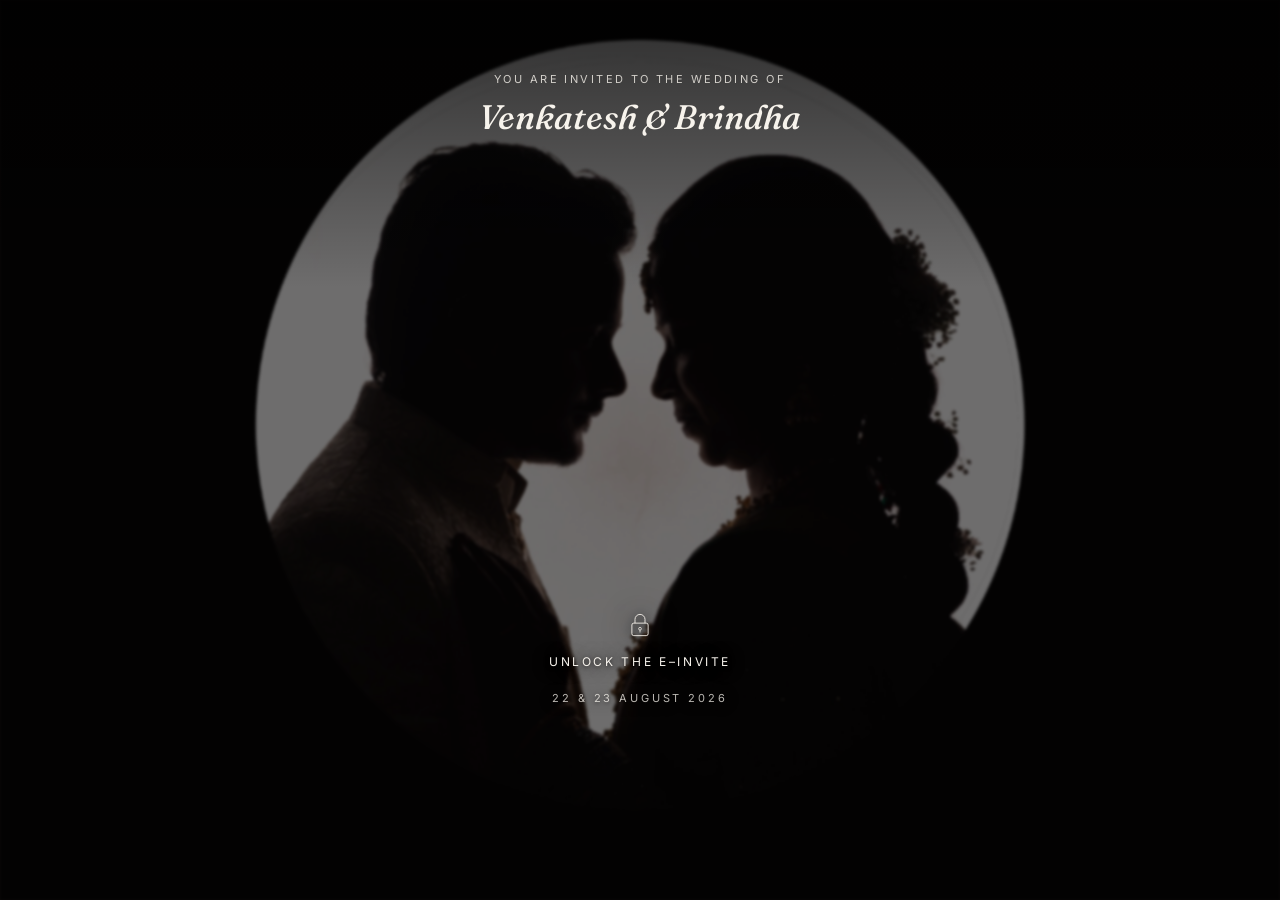
==== index.html @ f8bcaff1 "The FInal Version" ====
<!doctype html>
<html lang="en">
<head>
<meta charset="utf-8" />
<meta name="viewport" content="width=device-width, initial-scale=1" />
<title>Venkatesh &amp; Brindha — 22 &amp; 23 August 2026</title>
<meta name="description" content="Venkatesh and Brindha invite you to their wedding — Reception on 22 August and Muhurtham on 23 August 2026, at Shri Kalpana Mahal, Puducherry." />
<link rel="preconnect" href="https://fonts.googleapis.com">
<link rel="preconnect" href="https://fonts.gstatic.com" crossorigin>
<link href="https://fonts.googleapis.com/css2?family=Fraunces:ital,opsz,wght@0,9..144,300;1,9..144,400;1,9..144,500&family=Inter:wght@400;500;600&display=swap" rel="stylesheet">
<link rel="stylesheet" href="css/gate.css">
<link rel="prefetch" href="invite.html">
<link rel="prefetch" href="images/optimized/hero.jpg">
</head>
<body>
  <div class="gate" id="gate" role="button" tabindex="0" aria-label="Tap anywhere to open the invitation">
    <div class="gate__photo"></div>
    <div class="gate__vignette"></div>
    <div class="gate__topscrim"></div>

    <div class="gate__invite">
      <p class="gate__invite-eyebrow">You are invited to the wedding of</p>
      <p class="gate__invite-names">Venkatesh &amp; Brindha</p>
    </div>

    <div class="gate__content">
      <svg class="gate__lock" viewBox="0 0 48 48" fill="none" xmlns="http://www.w3.org/2000/svg" aria-hidden="true">
        <rect x="11" y="21" width="26" height="20" rx="3" stroke="currentColor" stroke-width="1.4"/>
        <path d="M16 21v-6a8 8 0 0 1 16 0v6" stroke="currentColor" stroke-width="1.4"/>
        <circle cx="24" cy="30" r="2.2" stroke="currentColor" stroke-width="1.2"/>
        <line x1="24" y1="32.2" x2="24" y2="36" stroke="currentColor" stroke-width="1.2"/>
      </svg>
      <p class="gate__cue">Unlock the E&ndash;Invite</p>
      <p class="gate__date">22 &amp; 23 August 2026</p>
    </div>
  </div>

  <script src="js/gate.js"></script>
</body>
</html>
---- css/gate.css ----
:root{
  --ivory:#F7F3EC;
  --charcoal:#262220;
  --bronze:#A9824C;
}
*{box-sizing:border-box; margin:0; padding:0;}
html, body{ height:100%; overflow:hidden; }
body{
  font-family:'Inter',sans-serif;
  background:#0c0a09;
}

.gate{
  position:relative;
  width:100%;
  height:100vh;
  display:flex;
  align-items:center;
  justify-content:center;
  overflow:hidden;
  cursor:pointer;
}
.gate__photo{
  position:absolute; inset:0;
  background-image:url('../images/optimized/landing.jpg');
  background-size:cover;
  background-position:center 46%;
  filter:brightness(0.62) blur(1.5px);
}
.gate__vignette{
  position:absolute; inset:0;
  background:rgba(10,8,7,0.32);
}
.gate__topscrim{
  position:absolute;
  top:0; left:0; right:0;
  height:32%;
  background:linear-gradient(to bottom, rgba(0,0,0,0.6), rgba(0,0,0,0));
}

.gate__invite{
  position:absolute;
  top:8%;
  left:0; right:0;
  z-index:1;
  text-align:center;
  color:var(--ivory);
  opacity:0;
  animation:fadeIn 1.4s ease forwards 0.2s;
  pointer-events:none;
}
.gate__invite-eyebrow{
  font-family:'Inter',sans-serif;
  font-size:11px;
  letter-spacing:0.22em;
  text-transform:uppercase;
  opacity:0.8;
  margin-bottom:10px;
}
.gate__invite-names{
  font-family:'Fraunces', serif;
  font-style:italic;
  font-weight:500;
  font-size:clamp(24px, 4vw, 34px);
}

.gate__content{
  position:relative;
  z-index:1;
  display:flex;
  flex-direction:column;
  align-items:center;
  color:var(--ivory);
  opacity:0;
  transform:translateY(23vh);
  animation:fadeIn 1.4s ease forwards 0.3s;
  text-shadow:0 1px 18px rgba(0,0,0,0.9), 0 1px 4px rgba(0,0,0,0.7);
  pointer-events:none; /* the tap target is the whole gate, not this text */
}
@keyframes fadeIn{ to{ opacity:1; } }

.gate__lock{
  width:30px; height:30px;
  color:var(--ivory);
  margin-bottom:14px;
  filter:drop-shadow(0 1px 4px rgba(0,0,0,0.95)) drop-shadow(0 0 14px rgba(0,0,0,0.9));
  animation:pulseCue 2.6s ease-in-out infinite 1.2s;
}

.gate__cue{
  font-family:'Inter',sans-serif;
  font-size:12px;
  letter-spacing:0.22em;
  text-transform:uppercase;
  animation:pulseCue 2.6s ease-in-out infinite 1.2s;
}

.gate__date{
  margin-top:22px;
  font-size:11px;
  letter-spacing:0.26em;
  text-transform:uppercase;
  opacity:0.75;
}

@keyframes pulseCue{
  0%, 100%{ opacity:0.55; }
  50%{ opacity:1; }
}

.gate.is-unlocking .gate__content{
  transition:opacity 0.15s ease;
  opacity:0;
}

@media (prefers-reduced-motion: reduce){
  .gate__cue{ animation:none; }
  .gate__content{ animation:none; opacity:1; }
}
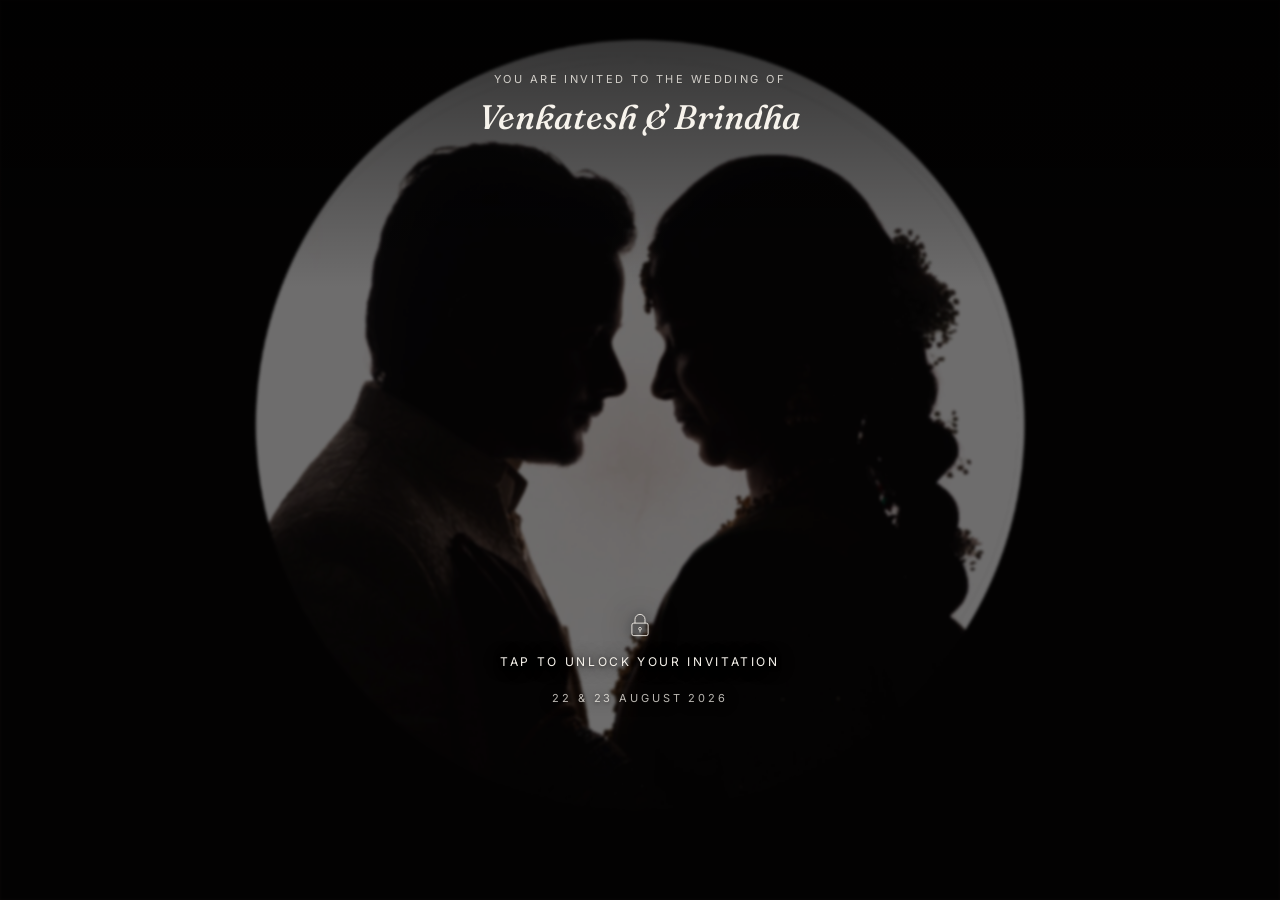
==== commit 607fd362: "Prewedding added" ====
--- a/index.html
+++ b/index.html
@@ -30,7 +30,7 @@
         <circle cx="24" cy="30" r="2.2" stroke="currentColor" stroke-width="1.2"/>
         <line x1="24" y1="32.2" x2="24" y2="36" stroke="currentColor" stroke-width="1.2"/>
       </svg>
-      <p class="gate__cue">Unlock the E&ndash;Invite</p>
+      <p class="gate__cue">Tap to Unlock your Invitation</p>
       <p class="gate__date">22 &amp; 23 August 2026</p>
     </div>
   </div>
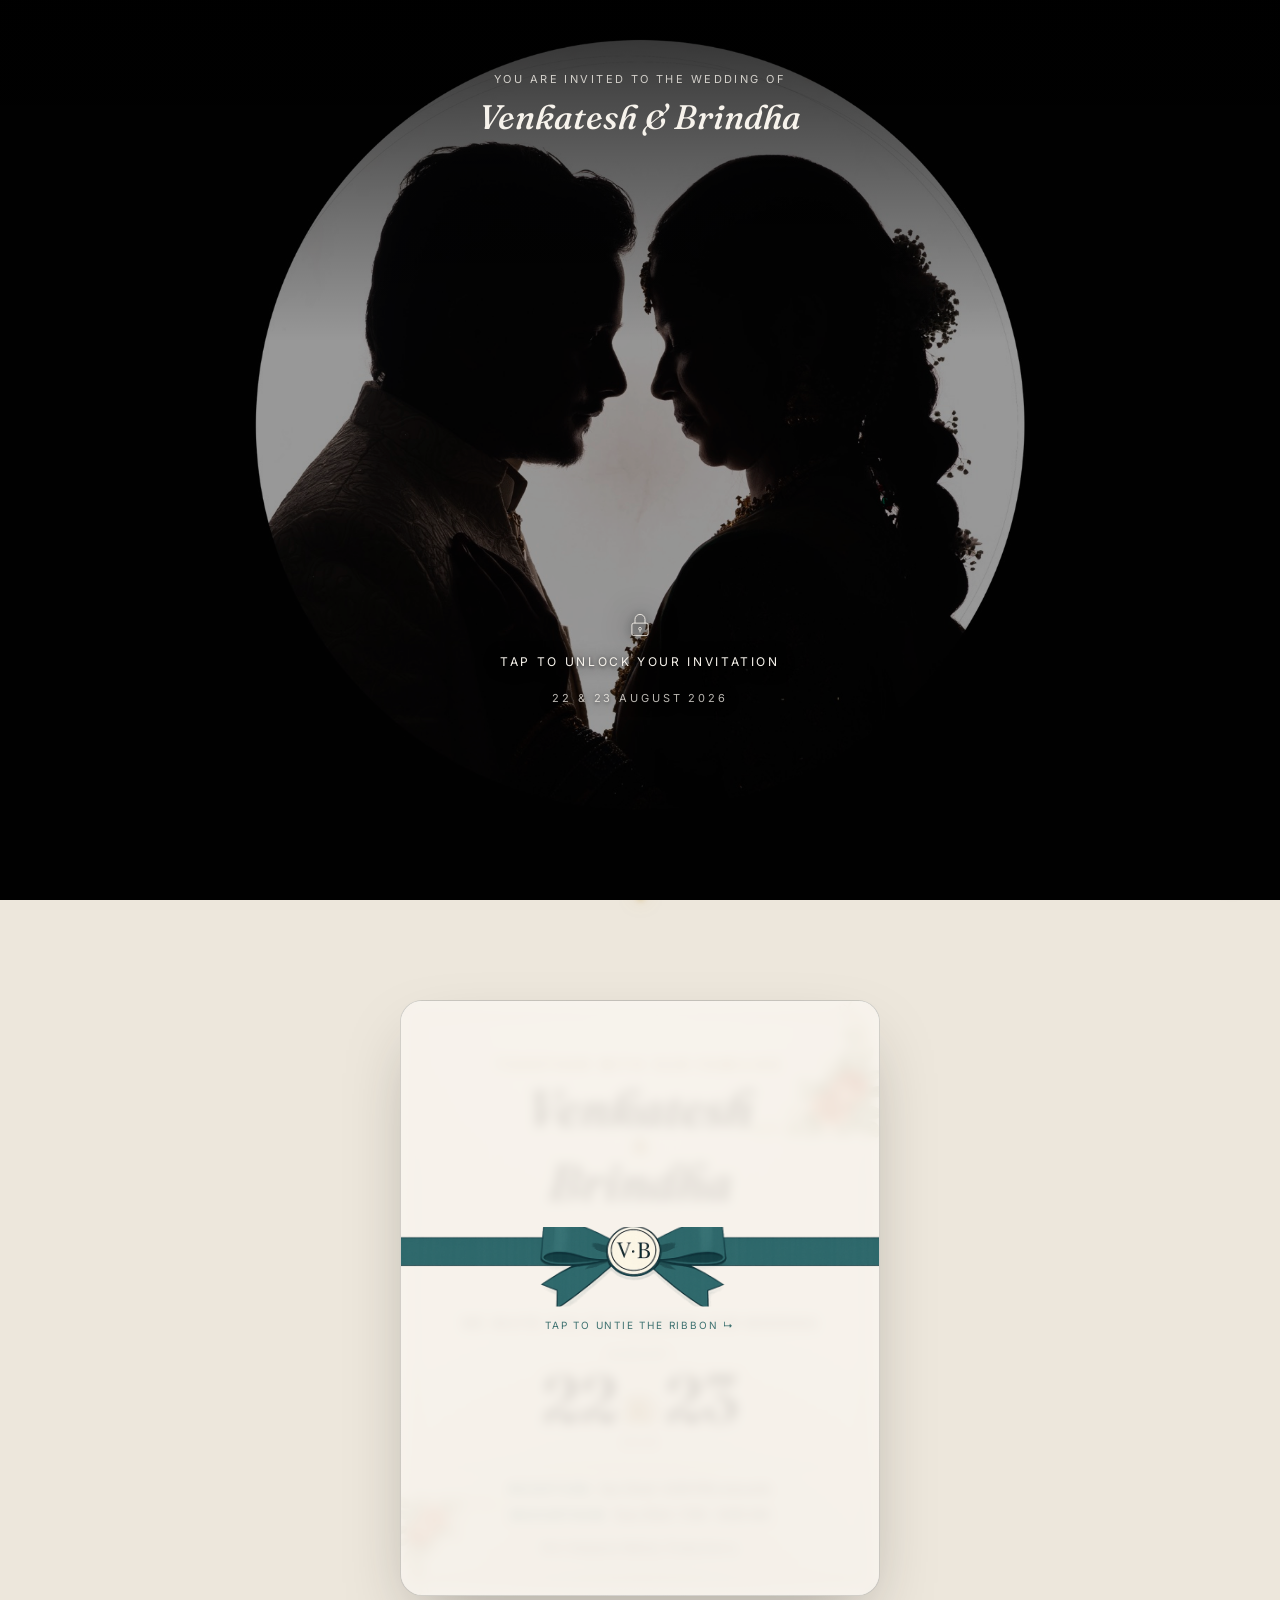
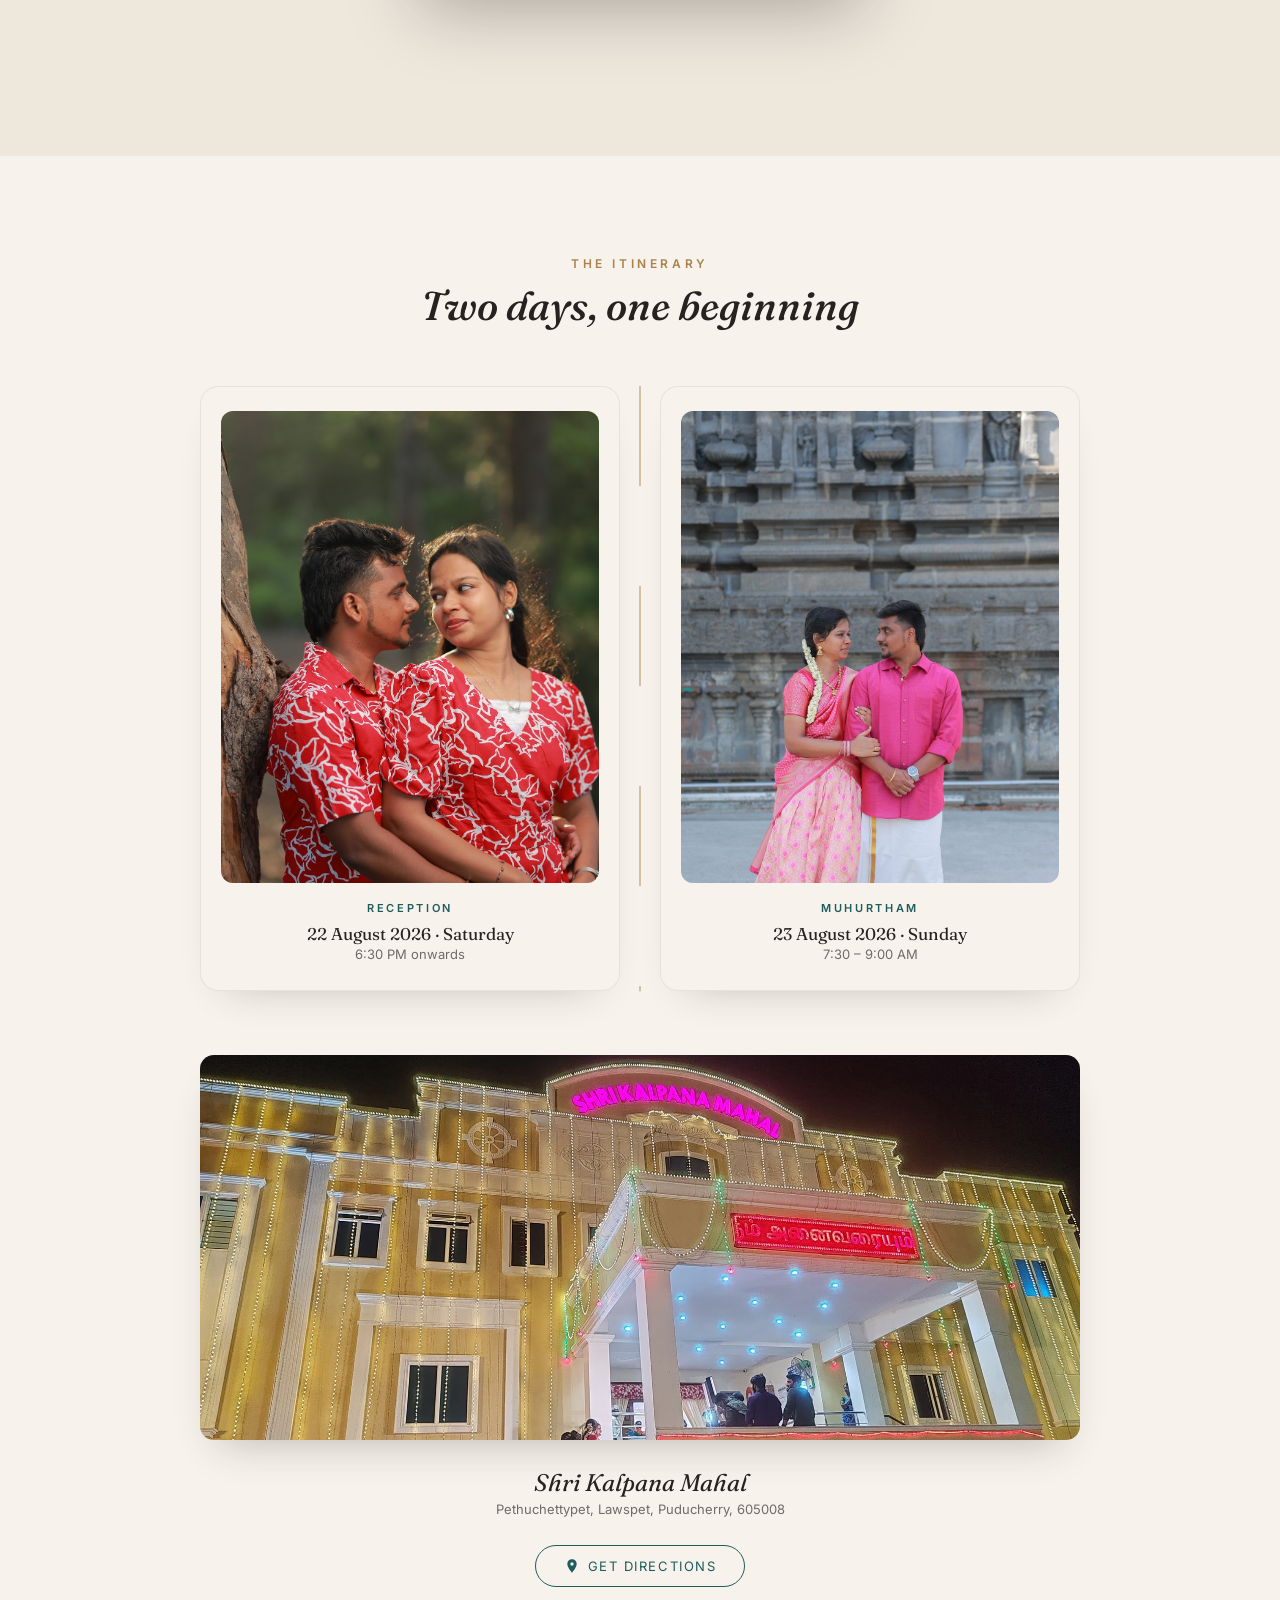
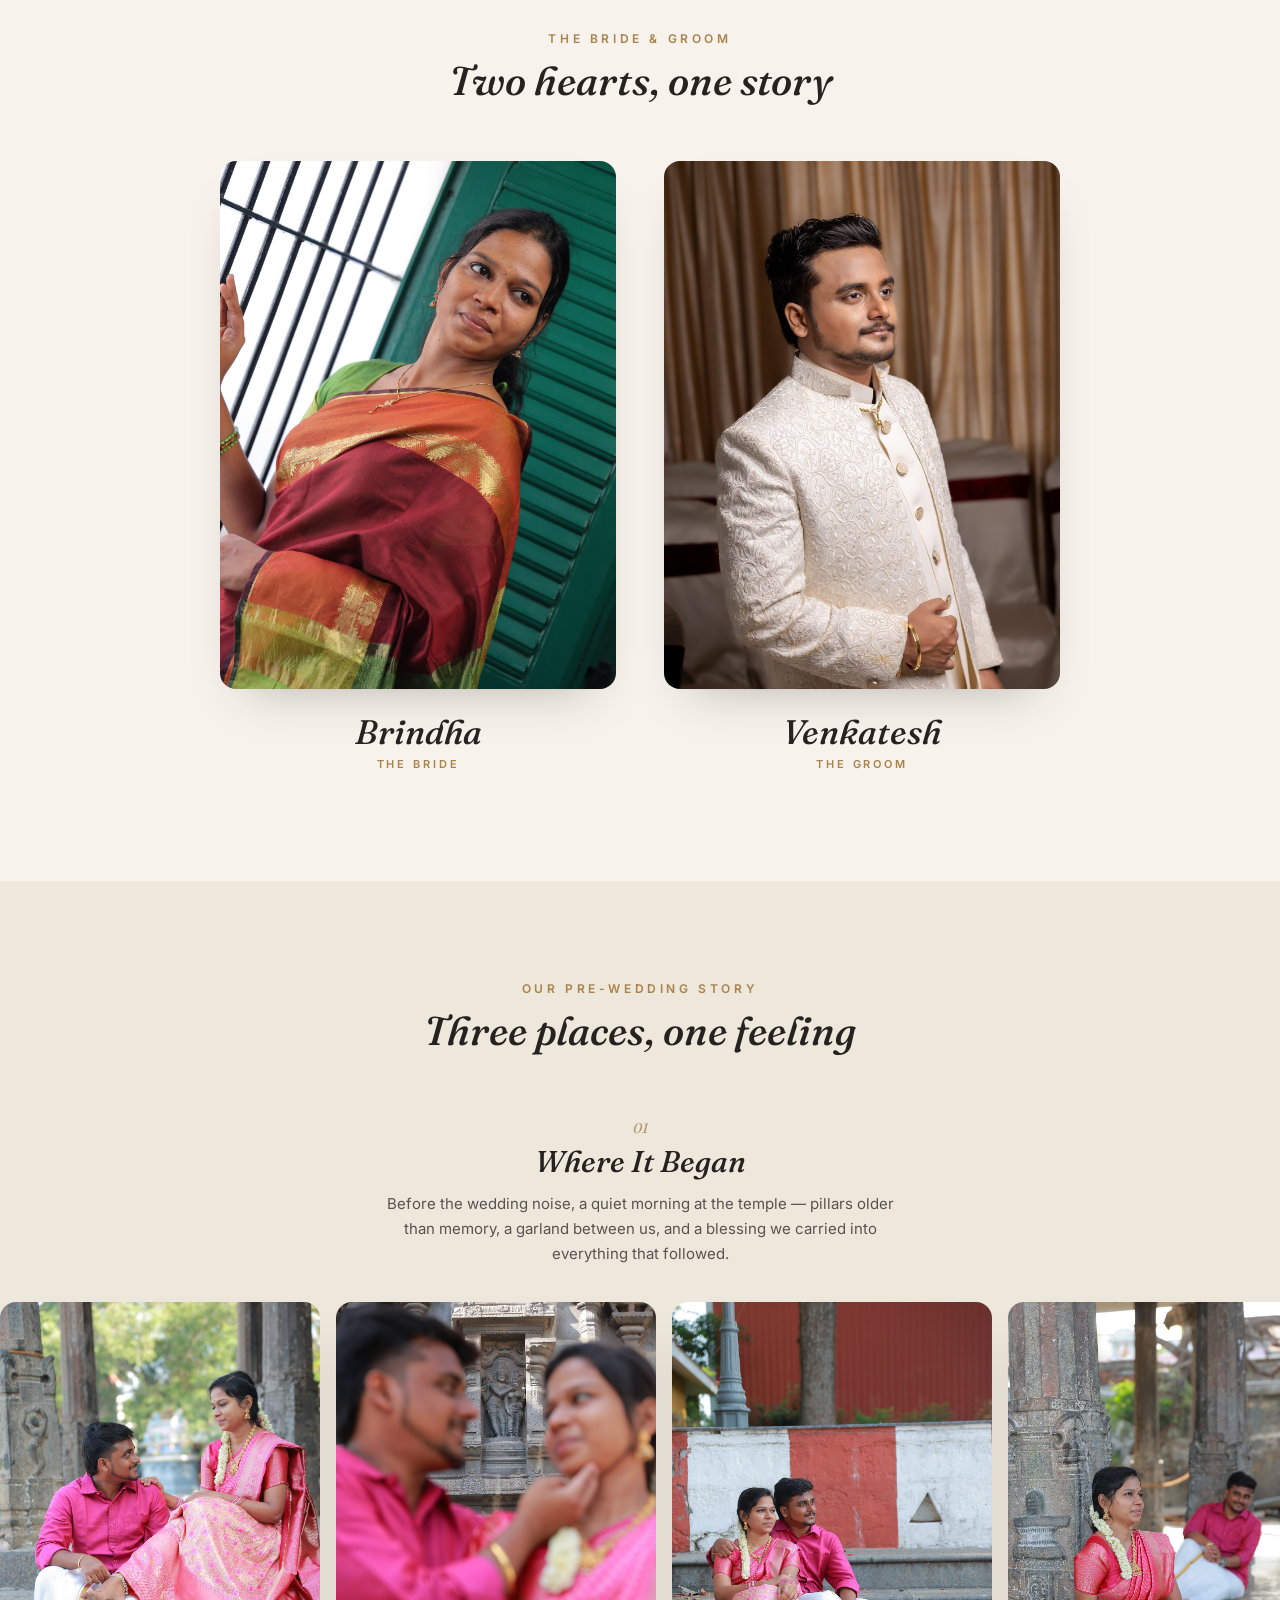
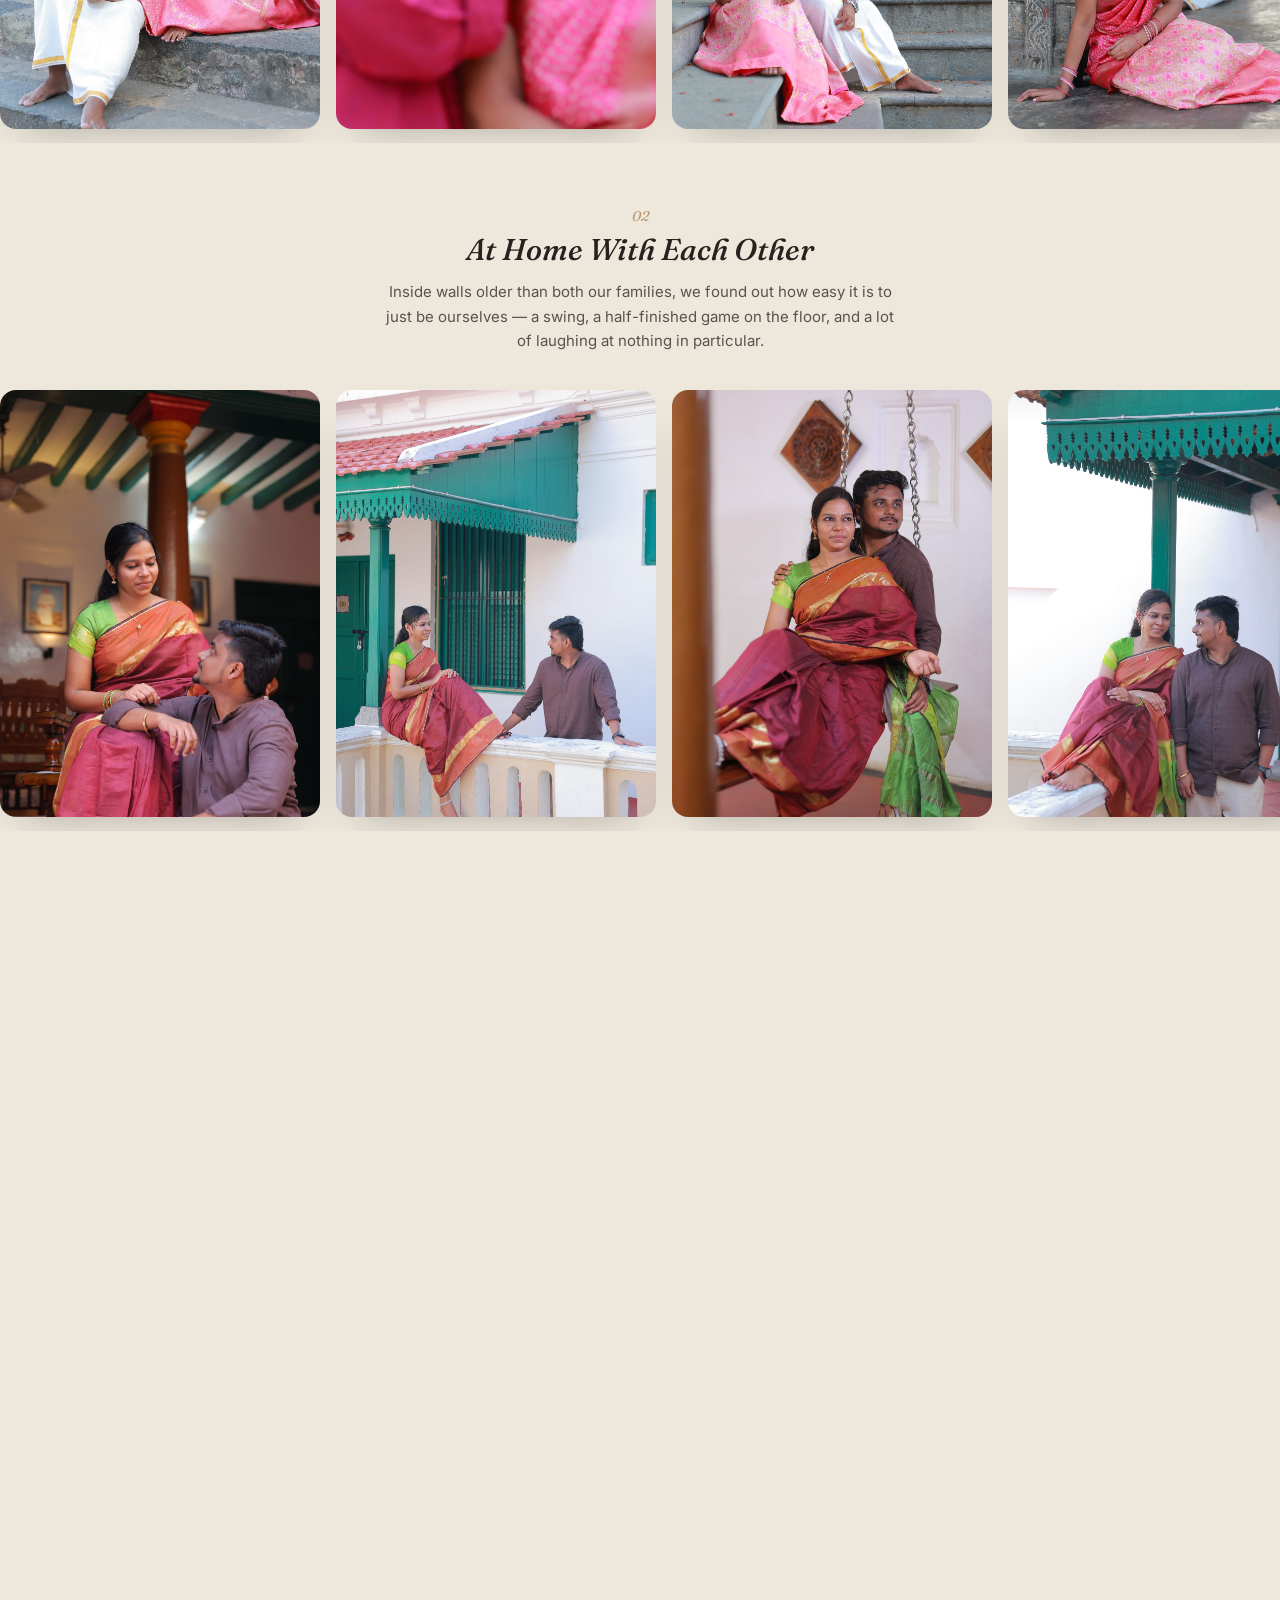
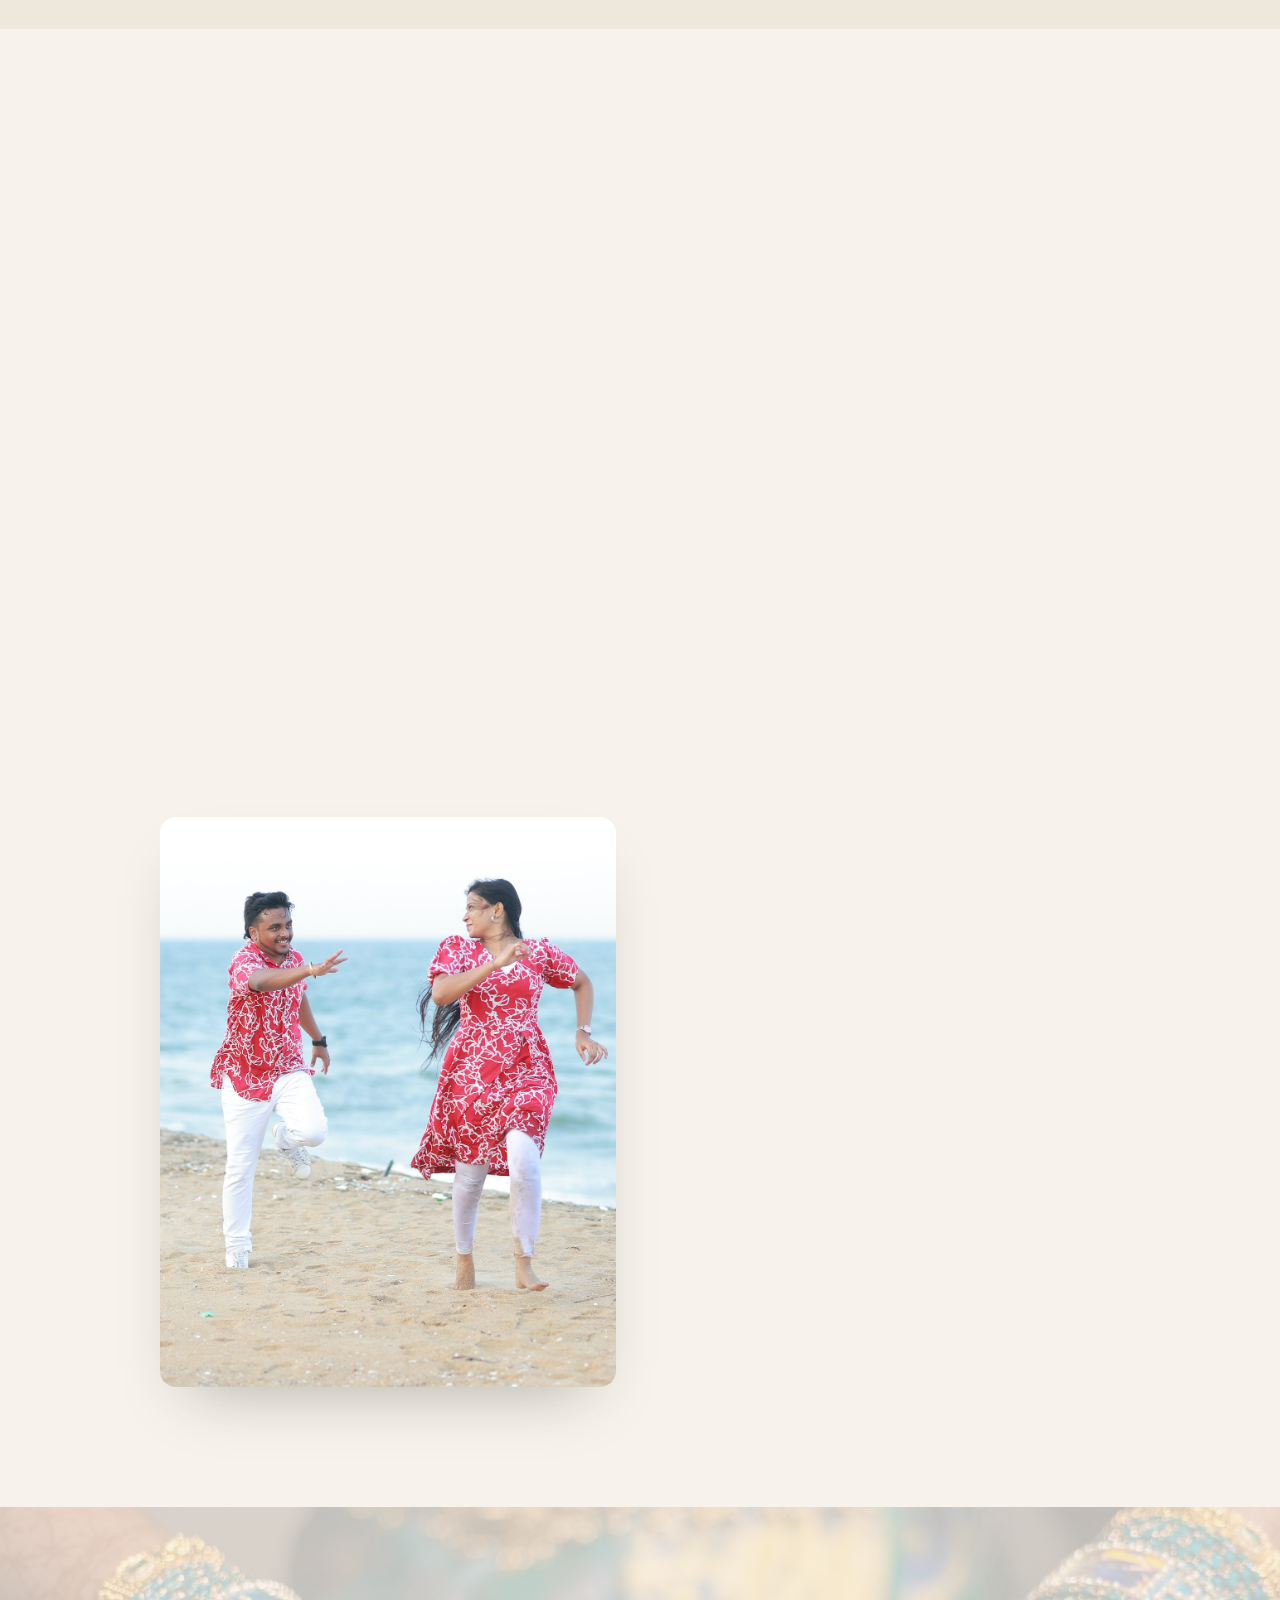
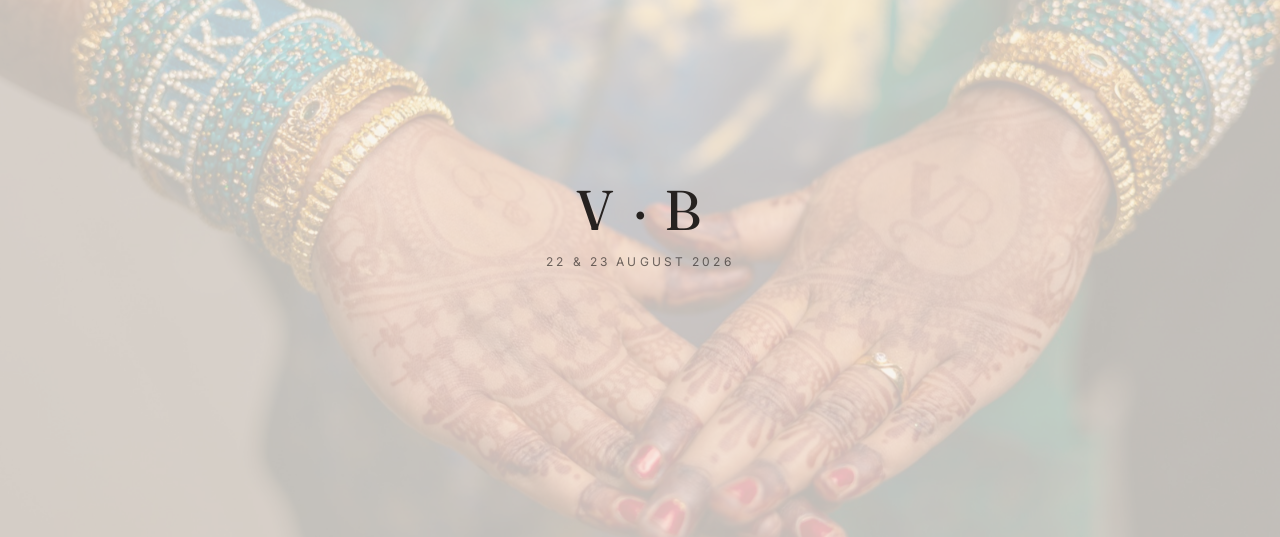
==== commit 749635ba: "fix" ====
--- a/index.html
+++ b/index.html
@@ -7,12 +7,13 @@
 <meta name="description" content="Venkatesh and Brindha invite you to their wedding — Reception on 22 August and Muhurtham on 23 August 2026, at Shri Kalpana Mahal, Puducherry." />
 <link rel="preconnect" href="https://fonts.googleapis.com">
 <link rel="preconnect" href="https://fonts.gstatic.com" crossorigin>
-<link href="https://fonts.googleapis.com/css2?family=Fraunces:ital,opsz,wght@0,9..144,300;1,9..144,400;1,9..144,500&family=Inter:wght@400;500;600&display=swap" rel="stylesheet">
+<link href="https://fonts.googleapis.com/css2?family=Fraunces:ital,opsz,wght@0,9..144,300;0,9..144,500;1,9..144,400;1,9..144,500&family=Inter:wght@400;500;600&display=swap" rel="stylesheet">
 <link rel="stylesheet" href="css/gate.css">
-<link rel="prefetch" href="invite.html">
-<link rel="prefetch" href="images/optimized/hero.jpg">
+<link rel="stylesheet" href="css/style.css">
 </head>
 <body>
+
+  <!-- ====== LAYER 1: Silhouette gate (shown first, z-index 300) ====== -->
   <div class="gate" id="gate" role="button" tabindex="0" aria-label="Tap anywhere to open the invitation">
     <div class="gate__photo"></div>
     <div class="gate__vignette"></div>
@@ -35,6 +36,277 @@
     </div>
   </div>
 
+  <!-- ====== LAYER 2: Charcoal door panels (z-index 200, animate after silhouette fades) ====== -->
+  <div class="go" id="gateOverlay" aria-hidden="true">
+    <div class="go__panel go__panel--l">
+      <div class="go__panel-inner"></div>
+      <span class="go__mono">V</span>
+    </div>
+    <div class="go__panel go__panel--r">
+      <div class="go__panel-inner"></div>
+      <span class="go__mono">B</span>
+    </div>
+    <div class="go__seam"></div>
+    <div class="go__lock" id="goLock">
+      <svg viewBox="0 -12 48 60" fill="none" xmlns="http://www.w3.org/2000/svg" overflow="visible">
+        <g class="go__shackle">
+          <path d="M16 21v-6a8 8 0 0 1 16 0v6" stroke="currentColor" stroke-width="1.6"/>
+        </g>
+        <rect x="11" y="21" width="26" height="20" rx="3" stroke="currentColor" stroke-width="1.6"/>
+        <circle cx="24" cy="30" r="2.4" stroke="currentColor" stroke-width="1.4"/>
+        <line x1="24" y1="32.4" x2="24" y2="36" stroke="currentColor" stroke-width="1.4"/>
+      </svg>
+    </div>
+  </div>
+
+  <!-- ====== LAYER 3: Full invite content (revealed when doors open) ====== -->
+
+  <!-- ============ 1. ENTRY ============ -->
+  <section class="hero" id="hero">
+    <div class="hero__photo-wrap">
+      <div class="hero__photo" style="background-image:url('images/optimized/hero.jpg')"></div>
+    </div>
+    <div class="hero__scrim"></div>
+    <div class="hero__content">
+      <p class="hero__eyebrow">You are invited to the wedding of</p>
+      <p class="hero__names" aria-label="Venkatesh and Brindha">
+        <span class="word">Venkatesh</span><span class="hero__amp">&amp;</span><span class="word">Brindha</span>
+      </p>
+      <p class="hero__date">22 &amp; 23 August 2026</p>
+    </div>
+    <a href="#invite" class="hero__scroll" aria-label="Scroll to invitation">
+      <span class="hero__scroll-line"></span>
+      <span class="hero__scroll-label">Scroll</span>
+      <svg class="hero__scroll-chevron" viewBox="0 0 20 10" fill="none" xmlns="http://www.w3.org/2000/svg" aria-hidden="true">
+        <path d="M2 2l8 6 8-6" stroke="currentColor" stroke-width="1.6" stroke-linecap="round" stroke-linejoin="round"/>
+      </svg>
+    </a>
+  </section>
+
+  <!-- ============ 2. INVITATION CARD (ribbon reveal) ============ -->
+  <section class="invite-section" id="invite">
+    <div class="invite-card" id="inviteCard">
+      <div class="bouquet tr" style="background-image:url('images/graphics/corner-floral.png')"></div>
+      <div class="bouquet bl" style="background-image:url('images/graphics/corner-floral.png')"></div>
+
+      <div class="invite-card__content">
+        <p class="eyebrow">Together with our families</p>
+        <h1 class="invite-names">
+          Venkatesh
+          <span class="amp">&amp;</span>
+          Brindha
+        </h1>
+        <img class="flourish" src="images/graphics/flourish.png" alt="" />
+        <p class="invite-line">We invite you to celebrate our wedding</p>
+
+        <div class="date-hero">
+          <span class="month">August</span>
+          <div class="day-num">22<span class="sep">&amp;</span>23</div>
+          <span class="year">2026</span>
+        </div>
+
+        <div class="events">
+          <div class="event-row">
+            <span class="label">Reception</span>
+            <span class="meta">Sat 22nd &middot; 6:30 PM onwards</span>
+          </div>
+          <div class="event-row">
+            <span class="label">Muhurtham</span>
+            <span class="meta">Sun 23rd &middot; 7:30 &ndash; 9:00 AM</span>
+          </div>
+        </div>
+        <p class="venue">Shri Kalpana Mahal, Puducherry</p>
+      </div>
+
+      <div class="frost"></div>
+
+      <div class="ribbon-wrap left" style="clip-path:inset(0 50% 0 0); background-image:url('images/graphics/ribbon-seal.png')"></div>
+      <div class="ribbon-wrap right" style="clip-path:inset(0 0 0 50%); background-image:url('images/graphics/ribbon-seal.png')"></div>
+
+      <button class="tap-hint" id="tapHint" type="button" aria-label="Untie the ribbon to reveal the invitation">
+        Tap to untie the Ribbon &#8627;
+      </button>
+    </div>
+
+    <div class="countdown" id="countdown" aria-live="polite">
+      <div class="countdown__unit"><span class="countdown__num" id="cdDays">00</span><span class="countdown__label">Days</span></div>
+      <div class="countdown__unit"><span class="countdown__num" id="cdHours">00</span><span class="countdown__label">Hours</span></div>
+      <div class="countdown__unit"><span class="countdown__num" id="cdMins">00</span><span class="countdown__label">Min</span></div>
+      <div class="countdown__unit"><span class="countdown__num" id="cdSecs">00</span><span class="countdown__label">Sec</span></div>
+    </div>
+  </section>
+
+  <!-- ============ 3. ITINERARY ============ -->
+  <section class="itinerary" id="itinerary">
+    <p class="section-eyebrow reveal">The Itinerary</p>
+    <h2 class="section-heading reveal">Two days, one beginning</h2>
+
+    <div class="itinerary__events">
+      <svg class="itinerary__line" viewBox="0 0 4 100" preserveAspectRatio="none" aria-hidden="true">
+        <line x1="2" y1="0" x2="2" y2="100" />
+      </svg>
+
+      <article class="itinerary__card reveal-left">
+        <div class="itinerary__photo" style="background-image:url('images/optimized/itinerary-reception.jpg')"></div>
+        <p class="label">Reception</p>
+        <p class="itinerary__date">22 August 2026 &middot; Saturday</p>
+        <p class="itinerary__time">6:30 PM onwards</p>
+      </article>
+
+      <article class="itinerary__card reveal-right">
+        <div class="itinerary__photo" style="background-image:url('images/optimized/itinerary-muhurtham.jpg')"></div>
+        <p class="label">Muhurtham</p>
+        <p class="itinerary__date">23 August 2026 &middot; Sunday</p>
+        <p class="itinerary__time">7:30 &ndash; 9:00 AM</p>
+      </article>
+    </div>
+
+    <div class="itinerary__venue reveal">
+      <img class="itinerary__venue-photo" src="images/optimized/venue.jpg" alt="Shri Kalpana Mahal lit up at night" loading="lazy" />
+      <p class="itinerary__venue-name">Shri Kalpana Mahal</p>
+      <p class="itinerary__venue-address">Pethuchettypet, Lawspet, Puducherry, 605008</p>
+      <a class="itinerary__map-btn" href="https://www.google.com/maps?ll=11.953766,79.820266&z=15&t=m&hl=en-GB&gl=US&mapclient=embed&cid=13458931660469966044" target="_blank" rel="noopener">
+        <svg width="16" height="16" viewBox="0 0 24 24" fill="none" aria-hidden="true">
+          <path d="M12 2C8.13 2 5 5.13 5 9c0 5.25 7 13 7 13s7-7.75 7-13c0-3.87-3.13-7-7-7zm0 9.5A2.5 2.5 0 1 1 12 6.5a2.5 2.5 0 0 1 0 5z" fill="currentColor"/>
+        </svg>
+        Get Directions
+      </a>
+    </div>
+  </section>
+
+  <!-- ============ 2.5 BRIDE & GROOM ============ -->
+  <section class="couple" id="couple">
+    <p class="section-eyebrow reveal">The Bride &amp; Groom</p>
+    <h2 class="section-heading reveal">Two hearts, one story</h2>
+
+    <div class="couple__grid">
+      <article class="couple__card reveal-left">
+        <div class="couple__photo">
+          <img src="images/optimized/bride-solo.jpg" alt="Brindha" loading="lazy" />
+        </div>
+        <p class="couple__name">Brindha</p>
+        <p class="couple__role">The Bride</p>
+      </article>
+
+      <article class="couple__card reveal-right">
+        <div class="couple__photo">
+          <img src="images/optimized/groom-solo.jpg" alt="Venkatesh" loading="lazy" />
+        </div>
+        <p class="couple__name">Venkatesh</p>
+        <p class="couple__role">The Groom</p>
+      </article>
+    </div>
+  </section>
+
+  <!-- ============ 2.7 PRE-WEDDING STORY ============ -->
+  <section class="story" id="story">
+    <p class="section-eyebrow reveal">Our Pre-Wedding Story</p>
+    <h2 class="section-heading reveal">Three places, one feeling</h2>
+
+    <div class="story__chapter">
+      <div class="story__intro reveal">
+        <p class="story__num">01</p>
+        <h3 class="story__title">Where It Began</h3>
+        <p class="story__text">Before the wedding noise, a quiet morning at the temple — pillars older than memory, a garland between us, and a blessing we carried into everything that followed.</p>
+      </div>
+      <div class="story__filmstrip" data-filmstrip>
+        <div class="story__photo"><img src="images/optimized/story-temple-01.jpg" alt="Venkatesh and Brindha leaning close together at the temple, soft afternoon light" loading="lazy" style="--focal:50% 30%"></div>
+        <div class="story__photo"><img src="images/optimized/story-temple-02.jpg" alt="A quiet forehead-to-forehead moment between Venkatesh and Brindha" loading="lazy" style="--focal:50% 35%"></div>
+        <div class="story__photo"><img src="images/optimized/story-temple-03.jpg" alt="Brindha with a traditional flower garland, temple portrait" loading="lazy" style="--focal:50% 20%"></div>
+        <div class="story__photo"><img src="images/optimized/story-temple-04.jpg" alt="Venkatesh and Brindha seated together among ancient temple pillars" loading="lazy" style="--focal:50% 25%"></div>
+        <div class="story__photo"><img src="images/optimized/story-temple-05.jpg" alt="A candid moment walking along the temple's old stone wall" loading="lazy" style="--focal:65% 55%"></div>
+      </div>
+    </div>
+
+    <div class="story__chapter">
+      <div class="story__intro reveal">
+        <p class="story__num">02</p>
+        <h3 class="story__title">At Home With Each Other</h3>
+        <p class="story__text">Inside walls older than both our families, we found out how easy it is to just be ourselves — a swing, a half-finished game on the floor, and a lot of laughing at nothing in particular.</p>
+      </div>
+      <div class="story__filmstrip" data-filmstrip>
+        <div class="story__photo"><img src="images/optimized/story-indoor-01.jpg" alt="Venkatesh and Brindha sharing a close conversation in a heritage courtyard" loading="lazy" style="--focal:50% 20%"></div>
+        <div class="story__photo"><img src="images/optimized/story-indoor-02.jpg" alt="Brindha and Venkatesh on a traditional wooden swing" loading="lazy" style="--focal:50% 25%"></div>
+        <div class="story__photo"><img src="images/optimized/story-indoor-06.jpg" alt="Both together on the oonjal swing, carved wooden wall art behind them" loading="lazy" style="--focal:50% 30%"></div>
+        <div class="story__photo"><img src="images/optimized/story-indoor-03.jpg" alt="Brindha mid-twirl, saree flowing, playing hopscotch on the courtyard floor" loading="lazy" style="--focal:50% 30%"></div>
+        <div class="story__photo"><img src="images/optimized/story-indoor-04.jpg" alt="A warm, close moment on the swing inside the heritage home" loading="lazy" style="--focal:50% 38%"></div>
+        <div class="story__photo"><img src="images/optimized/story-indoor-05.jpg" alt="Venkatesh and Brindha in the colourful pillared courtyard" loading="lazy" style="--focal:50% 25%"></div>
+      </div>
+    </div>
+
+    <div class="story__chapter">
+      <div class="story__intro reveal">
+        <p class="story__num">03</p>
+        <h3 class="story__title">Into the Open</h3>
+        <p class="story__text">Then the wind picked up, the light turned gold, and we just ran. Some of our favourite frames are the ones where we forgot the camera was even there.</p>
+      </div>
+      <div class="story__filmstrip" data-filmstrip>
+        <div class="story__photo"><img src="images/optimized/story-outdoor-01.jpg" alt="Venkatesh and Brindha laughing together on a fallen log in the woods" loading="lazy" style="--focal:50% 35%"></div>
+        <div class="story__photo"><img src="images/optimized/story-outdoor-02.jpg" alt="A quiet portrait leaning against a tree in the forest" loading="lazy" style="--focal:50% 30%"></div>
+        <div class="story__photo"><img src="images/optimized/story-outdoor-03.jpg" alt="Brindha and Venkatesh on the beach at golden hour, wind in her hair" loading="lazy" style="--focal:50% 30%"></div>
+        <div class="story__photo"><img src="images/optimized/story-outdoor-06.jpg" alt="Venkatesh and Brindha together on the beach, ocean behind them" loading="lazy" style="--focal:50% 30%"></div>
+        <div class="story__photo"><img src="images/optimized/story-outdoor-04.jpg" alt="Venkatesh and Brindha running together on the sand" loading="lazy" style="--focal:50% 35%"></div>
+        <div class="story__photo"><img src="images/optimized/story-outdoor-05.jpg" alt="Two sets of footprints trailing down an empty beach" loading="lazy" style="--focal:50% 55%"></div>
+      </div>
+    </div>
+  </section>
+
+  <!-- ============ 4. GALLERY ============ -->
+  <section class="gallery" id="gallery">
+    <p class="section-eyebrow reveal">The Engagement</p>
+    <h2 class="section-heading reveal">A few more we loved</h2>
+    <div class="gallery__grid" id="galleryGrid"></div>
+  </section>
+
+  <!-- ============ 5. A FEW WORDS ============ -->
+  <section class="fewwords">
+    <div class="fewwords__photo reveal-left" style="background-image:url('images/optimized/fewwords.jpg')"></div>
+    <div class="fewwords__text reveal-right">
+      <p class="fewwords__quote">
+        Two families, one beginning. We can&rsquo;t quite believe the day is almost here &mdash;
+        and we can&rsquo;t imagine it without the people who shaped our story along the way.
+        Come hungry, come dancing, come ready to celebrate with us.
+      </p>
+      <p class="fewwords__sign">&mdash; Venkatesh &amp; Brindha</p>
+    </div>
+  </section>
+
+  <!-- ============ 6. CLOSE ============ -->
+  <section class="close" id="close">
+    <div class="close__photo" style="background-image:url('images/optimized/close.jpg')"></div>
+    <div class="close__scrim"></div>
+    <div class="close__content reveal">
+      <p class="close__monogram">V &middot; B</p>
+      <p class="close__date">22 &amp; 23 August 2026</p>
+    </div>
+  </section>
+
+  <!-- lightbox -->
+  <div class="lightbox" id="lightbox" role="dialog" aria-modal="true" aria-hidden="true">
+    <button class="lightbox__close" id="lightboxClose" aria-label="Close">&times;</button>
+    <button class="lightbox__nav lightbox__prev" id="lightboxPrev" aria-label="Previous photo">&larr;</button>
+    <img class="lightbox__img" id="lightboxImg" src="" alt="" />
+    <button class="lightbox__nav lightbox__next" id="lightboxNext" aria-label="Next photo">&rarr;</button>
+  </div>
+
+  <!-- background music -->
+  <audio id="bgm" loop preload="auto">
+    <source src="audio/anbil-avan.mp3" type="audio/mpeg">
+  </audio>
+  <button class="audio-toggle" id="audioToggle" aria-label="Play background music" aria-pressed="false">
+    <svg class="audio-toggle__icon audio-toggle__icon--on" viewBox="0 0 24 24" fill="none" xmlns="http://www.w3.org/2000/svg" aria-hidden="true">
+      <path d="M4 9v6h3.5L13 19V5L7.5 9H4z" fill="currentColor"/>
+      <path d="M16.2 8.5a4.8 4.8 0 0 1 0 7" stroke="currentColor" stroke-width="1.4" stroke-linecap="round"/>
+      <path d="M18.4 6.2a8 8 0 0 1 0 11.6" stroke="currentColor" stroke-width="1.2" stroke-linecap="round" opacity="0.6"/>
+    </svg>
+    <svg class="audio-toggle__icon audio-toggle__icon--off" viewBox="0 0 24 24" fill="none" xmlns="http://www.w3.org/2000/svg" aria-hidden="true">
+      <path d="M4 9v6h3.5L13 19V5L7.5 9H4z" fill="currentColor"/>
+      <path d="M16 9l5 5M21 9l-5 5" stroke="currentColor" stroke-width="1.4" stroke-linecap="round"/>
+    </svg>
+  </button>
+
+  <script src="data/photos.js"></script>
   <script src="js/gate.js"></script>
+  <script src="js/main.js"></script>
 </body>
 </html>
--- a/css/gate.css
+++ b/css/gate.css
@@ -3,39 +3,40 @@
   --charcoal:#262220;
   --bronze:#A9824C;
 }
-*{box-sizing:border-box; margin:0; padding:0;}
-html, body{ height:100%; overflow:hidden; }
-body{
-  font-family:'Inter',sans-serif;
-  background:#0c0a09;
-}
+/* gate.css is now loaded on the single-page index.html alongside style.css —
+   global resets and body styles live in style.css only */
 
 .gate{
-  position:relative;
-  width:100%;
-  height:100vh;
+  position:fixed;
+  inset:0;
+  z-index:300;
   display:flex;
   align-items:center;
   justify-content:center;
   overflow:hidden;
   cursor:pointer;
+  transition:opacity 0.35s ease;
+}
+.gate.is-fading{
+  opacity:0;
+  pointer-events:none;
 }
 .gate__photo{
   position:absolute; inset:0;
   background-image:url('../images/optimized/landing.jpg');
   background-size:cover;
   background-position:center 46%;
-  filter:brightness(0.62) blur(1.5px);
+  filter:brightness(0.72);
 }
 .gate__vignette{
   position:absolute; inset:0;
-  background:rgba(10,8,7,0.32);
+  background:rgba(10,8,7,0.18);
 }
 .gate__topscrim{
   position:absolute;
   top:0; left:0; right:0;
-  height:32%;
-  background:linear-gradient(to bottom, rgba(0,0,0,0.6), rgba(0,0,0,0));
+  height:38%;
+  background:linear-gradient(to bottom, rgba(0,0,0,0.72), rgba(0,0,0,0));
 }
 
 .gate__invite{
@@ -84,7 +85,6 @@
   color:var(--ivory);
   margin-bottom:14px;
   filter:drop-shadow(0 1px 4px rgba(0,0,0,0.95)) drop-shadow(0 0 14px rgba(0,0,0,0.9));
-  animation:pulseCue 2.6s ease-in-out infinite 1.2s;
 }
 
 .gate__cue{
@@ -92,7 +92,6 @@
   font-size:12px;
   letter-spacing:0.22em;
   text-transform:uppercase;
-  animation:pulseCue 2.6s ease-in-out infinite 1.2s;
 }
 
 .gate__date{
@@ -103,10 +102,7 @@
   opacity:0.75;
 }
 
-@keyframes pulseCue{
-  0%, 100%{ opacity:0.55; }
-  50%{ opacity:1; }
-}
+
 
 .gate.is-unlocking .gate__content{
   transition:opacity 0.15s ease;
@@ -114,6 +110,5 @@
 }
 
 @media (prefers-reduced-motion: reduce){
-  .gate__cue{ animation:none; }
   .gate__content{ animation:none; opacity:1; }
 }
--- a/css/style.css
+++ b/css/style.css
@@ -0,0 +1,893 @@
+/* ===== tokens ===== */
+:root{
+  --ivory:#F7F3EC;
+  --stage:#EDE7DC;
+  --charcoal:#262220;
+  --sage:#8A9A7E;
+  --teal:#1F5C5C;
+  --bronze:#A9824C;
+}
+
+*{box-sizing:border-box; margin:0; padding:0;}
+html{scroll-behavior:smooth;}
+
+/* ===== GATE OVERLAY (panels slide open to reveal hero) ===== */
+.go{
+  position:fixed; inset:0; z-index:200;
+  pointer-events:none;
+}
+body.gate-active{ overflow:hidden; pointer-events:none; }
+
+/* The two door panels — deep charcoal with a warm gradient for material depth */
+.go__panel{
+  position:absolute; top:0; bottom:0;
+  width:50%;
+  background:linear-gradient(135deg,
+    #2e2a27 0%, #1e1a17 40%, #262220 70%, #1a1714 100%);
+  will-change:transform;
+  overflow:hidden;
+}
+.go__panel--l{ left:0; }
+.go__panel--r{ right:0; }
+
+/* V / B watermark monogram — large faint letter giving each door its identity */
+.go__mono{
+  position:absolute;
+  top:50%; left:50%;
+  transform:translate(-50%,-50%);
+  font-family:'Fraunces', serif;
+  font-style:italic;
+  font-weight:500;
+  font-size:clamp(140px, 30vw, 220px);
+  color:rgba(169,130,76,0.07);
+  line-height:1;
+  pointer-events:none;
+  user-select:none;
+}
+
+/* Outer decorative frame */
+.go__panel-inner{
+  position:absolute;
+  inset:20px 16px;
+  border:1px solid rgba(169,130,76,0.4);
+  border-radius:3px;
+}
+/* Inner second frame — creates depth/layered door panel look */
+.go__panel-inner::before{
+  content:"";
+  position:absolute;
+  inset:12px;
+  border:1px solid rgba(169,130,76,0.2);
+  border-radius:1px;
+}
+/* Subtle corner ornaments on inner frame */
+.go__panel-inner::after{
+  content:"";
+  position:absolute;
+  inset:24px;
+  border-top:1px solid rgba(169,130,76,0.12);
+  border-bottom:1px solid rgba(169,130,76,0.12);
+}
+
+/* Center seam — bright bronze line with a halo glow suggesting the lock */
+.go__seam{
+  position:absolute;
+  top:0; bottom:0;
+  left:50%;
+  width:3px;
+  margin-left:-1.5px;
+  background:linear-gradient(to bottom,
+    transparent 0%,
+    rgba(169,130,76,0.6) 10%,
+    rgba(200,162,80,1) 30%,
+    rgba(220,180,90,1) 50%,
+    rgba(200,162,80,1) 70%,
+    rgba(169,130,76,0.6) 90%,
+    transparent 100%);
+  box-shadow:
+    0 0 18px rgba(200,162,80,0.6),
+    0 0 6px rgba(200,162,80,1);
+  z-index:2;
+}
+
+/* Lock icon centered at the seam */
+.go__lock{
+  position:absolute;
+  top:50%; left:50%;
+  transform:translate(-50%,-50%);
+  width:56px; height:56px;
+  color:var(--ivory);
+  will-change:transform,opacity;
+  z-index:3;
+}
+.go__lock svg{ width:100%; height:100%; overflow:visible; }
+.go__shackle{ transform-origin:50% 100%; transform-box:fill-box; }
+body{
+  font-family:'Inter',sans-serif;
+  color:var(--charcoal);
+  background:var(--ivory);
+  overflow-x:hidden;
+  animation:pageReveal 0.45s ease forwards;
+}
+@keyframes pageReveal{
+  from{ opacity:0; }
+  to{ opacity:1; }
+}
+img{max-width:100%; display:block;}
+section{position:relative;}
+
+/* shared reveal-on-scroll (JS toggles .is-visible) */
+.reveal, .reveal-left, .reveal-right{
+  opacity:0;
+  transition:opacity 0.8s ease, transform 0.8s cubic-bezier(.22,.61,.36,1);
+}
+.reveal{ transform:translateY(16px); }
+.reveal-left{ transform:translateX(-24px); }
+.reveal-right{ transform:translateX(24px); }
+.reveal.is-visible, .reveal-left.is-visible, .reveal-right.is-visible{
+  opacity:1;
+  transform:none;
+}
+@media (prefers-reduced-motion: reduce){
+  .reveal, .reveal-left, .reveal-right{ transition:none; opacity:1; transform:none; }
+}
+
+.section-eyebrow{
+  text-align:center;
+  font-size:12px;
+  letter-spacing:0.3em;
+  text-transform:uppercase;
+  color:var(--bronze);
+  font-weight:600;
+  margin-bottom:10px;
+}
+.section-heading{
+  text-align:center;
+  font-family:'Fraunces', serif;
+  font-style:italic;
+  font-weight:500;
+  font-size:clamp(28px, 4vw, 40px);
+  margin-bottom:56px;
+}
+
+/* ===== 1. HERO ===== */
+.hero{
+  height:100vh; /* fallback for browsers without svh support */
+  height:100svh; /* accounts for mobile browser chrome so bottom content stays visible */
+  min-height:560px;
+  overflow:hidden;
+  display:flex;
+  align-items:flex-start;
+  justify-content:center;
+  background:#000000;
+}
+.hero__photo-wrap{
+  position:absolute; inset:0;
+  overflow:hidden;
+}
+.hero__photo{
+  position:absolute; inset:0;
+  background-size:cover;
+  background-position:center 10%;
+  animation:kenburns 14s ease-out forwards;
+}
+@keyframes heroPhotoIn{
+  from{ opacity:0; transform:translateY(60px); }
+  to{ opacity:1; transform:translateY(0); }
+}
+@keyframes kenburns{
+  from{ transform:scale(1); }
+  to{ transform:scale(1.08); }
+}
+.hero__scrim{
+  position:absolute; inset:0;
+  /* dark band at top (for the names) and bottom (for the scroll cue), clear through the middle where faces sit */
+  background:linear-gradient(to bottom,
+    rgba(38,34,32,0.55) 0%,
+    rgba(38,34,32,0.08) 18%,
+    rgba(38,34,32,0) 38%,
+    rgba(38,34,32,0) 70%,
+    rgba(38,34,32,0.45) 100%);
+}
+.hero__content{
+  position:relative;
+  z-index:1;
+  text-align:center;
+  color:var(--ivory);
+  padding-top:32px;
+}
+.hero__eyebrow{
+  font-size:11px;
+  letter-spacing:0.22em;
+  text-transform:uppercase;
+  opacity:0;
+  margin-bottom:8px;
+  animation:wordIn 0.9s ease forwards 0.1s;
+}
+.hero__names{
+  font-family:'Fraunces', serif;
+  font-style:italic;
+  font-weight:500;
+  font-size:clamp(38px, 8vw, 72px);
+  line-height:1.05;
+  letter-spacing:0.01em;
+}
+.hero__names .word{
+  display:inline-block;
+  opacity:0;
+  animation:wordIn 0.9s ease forwards;
+}
+.hero__names .word:nth-child(1){ animation-delay:0.3s; }
+.hero__names .word:nth-child(3){ animation-delay:0.7s; }
+.hero__amp{
+  display:inline-block;
+  margin:0 14px;
+  font-size:0.5em;
+  font-style:normal;
+  color:#E7D9B8;
+  opacity:0;
+  animation:wordIn 0.9s ease forwards 0.55s;
+}
+@keyframes wordIn{
+  from{ opacity:0; transform:translateY(14px); }
+  to{ opacity:1; transform:translateY(0); }
+}
+.hero__date{
+  margin-top:18px;
+  font-size:13px;
+  letter-spacing:0.28em;
+  text-transform:uppercase;
+  opacity:0;
+  animation:wordIn 0.9s ease forwards 1.05s;
+}
+.hero__scroll{
+  position:absolute;
+  bottom:30px; left:0; right:0;
+  z-index:1;
+  color:var(--ivory);
+  text-decoration:none;
+  display:flex;
+  flex-direction:column;
+  align-items:center;
+  gap:10px;
+  opacity:0;
+  animation:wordIn 1s ease forwards 1.6s, bob 2.2s ease-in-out infinite 2.6s;
+  text-shadow:0 1px 10px rgba(0,0,0,0.5);
+}
+.hero__scroll-line{
+  width:1px; height:36px;
+  background:rgba(247,243,236,0.85);
+}
+.hero__scroll-label{
+  font-size:13px;
+  letter-spacing:0.24em;
+  text-transform:uppercase;
+  font-weight:500;
+}
+.hero__scroll-chevron{
+  width:18px; height:9px;
+  color:var(--ivory);
+  opacity:0.85;
+}
+@keyframes bob{
+  0%,100%{ transform:translateY(0); }
+  50%{ transform:translateY(8px); }
+}
+@media (max-width: 480px){
+  .hero__scroll{ bottom:20px; left:0; right:0; }
+  .hero__scroll-line{ height:30px; }
+}
+
+/* ===== 2. INVITATION CARD ===== */
+.invite-section{
+  background:var(--stage);
+  padding:100px 20px 70px;
+  display:flex;
+  flex-direction:column;
+  align-items:center;
+}
+.invite-card{
+  position:relative;
+  width:100%;
+  max-width:480px;
+  min-height:520px;
+  background:
+    radial-gradient(120% 90% at 50% 0%, rgba(255,255,255,0.55), rgba(255,255,255,0) 55%),
+    radial-gradient(140% 100% at 50% 110%, rgba(38,34,32,0.10), rgba(38,34,32,0) 60%),
+    var(--ivory);
+  border:1px solid rgba(38,34,32,0.18);
+  border-radius:22px;
+  box-shadow:
+    0 1px 0 rgba(255,255,255,0.6) inset,
+    0 0 0 8px rgba(255,255,255,0.35) inset,
+    0 30px 70px -20px rgba(38,34,32,0.35);
+  overflow:hidden;
+  padding:56px 44px 40px;
+  text-align:center;
+}
+.invite-card::before{
+  content:"";
+  position:absolute; inset:0;
+  z-index:0;
+  opacity:0.5;
+  mix-blend-mode:multiply;
+  background-image:url("data:image/svg+xml;utf8,<svg xmlns='http://www.w3.org/2000/svg' width='160' height='160'><filter id='n'><feTurbulence type='fractalNoise' baseFrequency='0.9' numOctaves='2' stitchTiles='stitch'/><feColorMatrix type='matrix' values='0 0 0 0 0  0 0 0 0 0  0 0 0 0 0  0 0 0 0.05 0'/></filter><rect width='100%25' height='100%25' filter='url(%23n)'/></svg>");
+}
+.invite-card::after{
+  content:"";
+  position:absolute; inset:14px;
+  border:1px solid rgba(169,130,76,0.35);
+  border-radius:12px;
+  z-index:0;
+  pointer-events:none;
+}
+.bouquet{
+  position:absolute;
+  z-index:0;
+  background-size:cover;
+  background-repeat:no-repeat;
+  pointer-events:none;
+}
+.bouquet.tr{ width:220px; height:165px; top:-18px; right:-28px; transform:rotate(180deg); opacity:0.95; }
+.bouquet.bl{ width:160px; height:120px; bottom:-14px; left:-22px; opacity:0.7; }
+
+.invite-card__content{ position:relative; z-index:1; }
+.eyebrow{
+  font-size:12px;
+  letter-spacing:0.32em;
+  color:var(--bronze);
+  font-weight:600;
+  margin:0 0 10px;
+  text-transform:uppercase;
+}
+.invite-names{
+  font-family:'Fraunces', serif;
+  font-style:italic;
+  font-weight:500;
+  font-size:50px;
+  color:var(--charcoal);
+  line-height:1.05;
+  margin:0 0 6px;
+}
+.invite-names .amp{
+  display:block;
+  font-size:20px;
+  color:var(--bronze);
+  font-style:normal;
+}
+.flourish{ width:130px; height:auto; margin:0 auto 14px; opacity:0.9; }
+.invite-line{
+  font-size:13px;
+  letter-spacing:0.12em;
+  color:var(--charcoal);
+  opacity:0.75;
+  margin:0 0 16px;
+  text-transform:uppercase;
+}
+.date-hero{ margin:0 0 16px; }
+.date-hero .month{
+  display:block;
+  font-size:11px;
+  letter-spacing:0.24em;
+  color:var(--charcoal);
+  opacity:0.55;
+  margin-bottom:4px;
+  text-transform:uppercase;
+}
+.date-hero .day-num{
+  font-family:'Fraunces', serif;
+  font-weight:500;
+  font-size:66px;
+  line-height:1;
+  color:var(--charcoal);
+}
+.date-hero .day-num .sep{ color:var(--bronze); font-size:0.55em; margin:0 6px; }
+.date-hero .year{
+  display:block;
+  font-size:11px;
+  letter-spacing:0.24em;
+  color:var(--charcoal);
+  opacity:0.55;
+  margin-top:4px;
+}
+.events{
+  display:flex;
+  flex-direction:column;
+  gap:10px;
+  margin:0 0 18px;
+  padding-top:14px;
+  border-top:1px solid rgba(169,130,76,0.25);
+}
+.event-row{
+  display:flex;
+  align-items:baseline;
+  justify-content:center;
+  gap:10px;
+}
+.event-row .label{
+  font-size:11px;
+  letter-spacing:0.2em;
+  color:var(--teal);
+  font-weight:600;
+  text-transform:uppercase;
+}
+.event-row .meta{
+  font-size:13px;
+  color:var(--charcoal);
+  opacity:0.75;
+  font-family:'Fraunces', serif;
+}
+.venue{ font-size:12px; color:var(--charcoal); opacity:0.6; letter-spacing:0.04em; }
+
+.frost{
+  position:absolute; inset:0;
+  z-index:2;
+  background:rgba(247,243,236,0.86);
+  backdrop-filter:blur(6px);
+  transition:opacity 0.9s ease, backdrop-filter 0.9s ease;
+}
+.ribbon-wrap{
+  position:absolute;
+  left:-30px; right:-30px;
+  top:38%;
+  z-index:3;
+  height:80px;
+  background-size:cover;
+  background-position:center;
+  transition:transform 0.8s cubic-bezier(.22,.61,.36,1), opacity 0.6s ease;
+}
+.tap-hint{
+  position:absolute;
+  z-index:4;
+  top:calc(38% + 84px);
+  left:50%;
+  transform:translateX(-50%);
+  font-size:10px;
+  letter-spacing:0.18em;
+  text-transform:uppercase;
+  color:var(--teal);
+  opacity:0.85;
+  background:none;
+  border:none;
+  cursor:pointer;
+  font-family:'Inter',sans-serif;
+  padding:8px;
+}
+.invite-card.revealed .frost{ opacity:0; backdrop-filter:blur(0); pointer-events:none; }
+.invite-card.revealed .ribbon-wrap.left{ transform:translate(-120%, -40px) rotate(-25deg); opacity:0; }
+.invite-card.revealed .ribbon-wrap.right{ transform:translate(120%, -40px) rotate(25deg); opacity:0; }
+.invite-card.revealed .tap-hint{ opacity:0; pointer-events:none; }
+
+.countdown{
+  display:flex;
+  gap:28px;
+  margin-top:36px;
+  opacity:0;
+  transition:opacity 0.8s ease;
+}
+.countdown.is-visible{ opacity:1; }
+.countdown__unit{ text-align:center; }
+.countdown__num{
+  display:block;
+  font-family:'Fraunces', serif;
+  font-size:28px;
+  color:var(--charcoal);
+}
+.countdown__label{
+  font-size:10px;
+  letter-spacing:0.18em;
+  text-transform:uppercase;
+  color:var(--charcoal);
+  opacity:0.55;
+}
+
+/* ===== 2.5 BRIDE & GROOM ===== */
+.couple{
+  padding:24px 20px 110px;
+  max-width:880px;
+  margin:0 auto;
+}
+.couple__grid{
+  margin-top:48px;
+  display:grid;
+  grid-template-columns:1fr 1fr;
+  gap:48px;
+}
+.couple__card{
+  text-align:center;
+}
+.couple__photo{
+  width:100%;
+  aspect-ratio:3/4;
+  border-radius:16px;
+  overflow:hidden;
+  margin-bottom:22px;
+  box-shadow:0 24px 48px -28px rgba(38,34,32,0.35);
+}
+.couple__photo img{
+  width:100%;
+  height:100%;
+  object-fit:cover;
+  object-position:center 18%;
+  display:block;
+}
+.couple__name{
+  font-family:'Fraunces', serif;
+  font-style:italic;
+  font-weight:500;
+  font-size:clamp(26px, 3.6vw, 34px);
+  color:var(--charcoal);
+}
+.couple__role{
+  margin-top:4px;
+  font-size:11px;
+  letter-spacing:0.26em;
+  text-transform:uppercase;
+  color:var(--bronze);
+  font-weight:600;
+}
+@media (max-width: 640px){
+  .couple{ padding:80px 16px 90px; }
+  .couple__grid{ grid-template-columns:1fr; gap:40px; max-width:340px; margin-left:auto; margin-right:auto; }
+}
+
+/* ===== 2.7 PRE-WEDDING STORY ===== */
+.story{
+  padding:20px 0 110px;
+  background:var(--stage);
+}
+.story > .section-eyebrow{ padding:0 20px; margin-top:80px; }
+.story > .section-heading{ padding:0 20px; }
+
+.story__chapter{
+  margin-top:64px;
+}
+.story__intro{
+  max-width:560px;
+  margin:0 auto 28px;
+  padding:0 24px;
+  text-align:center;
+}
+.story__num{
+  font-family:'Fraunces', serif;
+  font-style:italic;
+  font-size:14px;
+  color:var(--bronze);
+  opacity:0.8;
+  margin-bottom:6px;
+}
+.story__title{
+  font-family:'Fraunces', serif;
+  font-style:italic;
+  font-weight:500;
+  font-size:clamp(24px, 3.4vw, 30px);
+  color:var(--charcoal);
+  margin-bottom:12px;
+}
+.story__text{
+  font-size:15px;
+  line-height:1.65;
+  color:var(--charcoal);
+  opacity:0.75;
+}
+
+.story__filmstrip{
+  display:flex;
+  gap:16px;
+  overflow-x:auto;
+  scroll-snap-type:x mandatory;
+  -webkit-overflow-scrolling:touch;
+  padding:8px 24px 14px;
+  scrollbar-width:none;
+}
+.story__filmstrip::-webkit-scrollbar{ display:none; }
+.story__photo{
+  flex:0 0 auto;
+  width:min(74vw, 300px);
+  aspect-ratio:3/4;
+  border-radius:16px;
+  overflow:hidden;
+  scroll-snap-align:start;
+  box-shadow:0 20px 40px -24px rgba(38,34,32,0.35);
+  opacity:0;
+  transform:translateY(18px) scale(0.97);
+  transition:opacity 0.6s ease, transform 0.6s ease;
+}
+.story__photo.is-visible{
+  opacity:1;
+  transform:translateY(0) scale(1);
+}
+.story__photo img{
+  width:100%;
+  height:100%;
+  object-fit:cover;
+  object-position:var(--focal, 50% 35%);
+  display:block;
+}
+
+@media (min-width: 860px){
+  .story__photo{ width:min(26vw, 320px); }
+}
+@media (prefers-reduced-motion: reduce){
+  .story__photo{ transition:none; opacity:1; transform:none; }
+}
+
+/* ===== 3. ITINERARY ===== */
+.itinerary{
+  padding:100px 20px 20px;
+  max-width:920px;
+  margin:0 auto;
+}
+.itinerary__events{
+  position:relative;
+  display:grid;
+  grid-template-columns:1fr 1fr;
+  gap:40px;
+  margin-bottom:64px;
+}
+.itinerary__line{
+  position:absolute;
+  left:50%; top:0; bottom:0;
+  width:4px;
+  height:100%;
+  transform:translateX(-50%);
+  overflow:visible;
+}
+.itinerary__line line{
+  stroke:rgba(169,130,76,0.45);
+  stroke-width:2;
+  stroke-dasharray:100;
+  stroke-dashoffset:100;
+  vector-effect:non-scaling-stroke;
+  transition:stroke-dashoffset 1.4s ease;
+}
+.itinerary__line.is-visible line{ stroke-dashoffset:0; }
+.itinerary__card{
+  text-align:center;
+  background:var(--ivory);
+  border:1px solid rgba(38,34,32,0.08);
+  border-radius:18px;
+  padding:24px 20px 28px;
+  box-shadow:0 20px 40px -28px rgba(38,34,32,0.3);
+}
+.itinerary__photo{
+  width:100%;
+  aspect-ratio:4/5;
+  border-radius:12px;
+  background-size:cover;
+  background-position:center;
+  margin-bottom:18px;
+}
+.itinerary__card .label{
+  font-size:11px;
+  letter-spacing:0.24em;
+  text-transform:uppercase;
+  color:var(--teal);
+  font-weight:600;
+  margin-bottom:8px;
+}
+.itinerary__date{
+  font-family:'Fraunces', serif;
+  font-size:17px;
+  margin-bottom:2px;
+}
+.itinerary__time{ font-size:13px; opacity:0.65; }
+
+.itinerary__venue{ text-align:center; }
+.itinerary__venue-photo{
+  width:100%;
+  aspect-ratio:16/7;
+  object-fit:cover;
+  object-position:center 40%;
+  border-radius:14px;
+  margin-bottom:28px;
+  box-shadow:0 20px 40px -20px rgba(38,34,32,0.3);
+}
+.itinerary__venue-name{
+  font-family:'Fraunces', serif;
+  font-style:italic;
+  font-size:24px;
+  margin-bottom:4px;
+}
+.itinerary__venue-address{ font-size:13px; opacity:0.65; margin-bottom:24px; }
+.itinerary__map-btn{
+  display:inline-flex;
+  align-items:center;
+  gap:8px;
+  margin-top:4px;
+  padding:12px 28px;
+  border:1.5px solid var(--teal);
+  border-radius:40px;
+  font-size:13px;
+  letter-spacing:0.12em;
+  text-transform:uppercase;
+  color:var(--teal);
+  text-decoration:none;
+  transition:background 0.2s ease, color 0.2s ease;
+}
+.itinerary__map-btn:hover{
+  background:var(--teal);
+  color:var(--ivory);
+}
+
+/* ===== 4. GALLERY ===== */
+.gallery{ padding:60px 20px 110px; max-width:1080px; margin:0 auto; }
+.gallery__grid{
+  display:grid;
+  grid-template-columns:repeat(4, 1fr);
+  grid-auto-rows:140px;
+  grid-auto-flow:dense;
+  gap:14px;
+}
+.gallery__item{
+  position:relative;
+  overflow:hidden;
+  border-radius:10px;
+  cursor:pointer;
+  opacity:0;
+  transform:scale(0.94);
+  transition:opacity 0.6s ease, transform 0.6s ease;
+}
+.gallery__item.is-visible{ opacity:1; transform:scale(1); }
+.gallery__item img{
+  width:100%; height:100%;
+  object-fit:cover;
+  object-position:var(--focal, 50% 50%);
+  transition:transform 0.6s cubic-bezier(.22,.61,.36,1);
+}
+.gallery__item:hover img{ transform:scale(1.05); }
+.gallery__item.span-wide{ grid-column:span 2; grid-row:span 1; }
+.gallery__item.span-tall{ grid-column:span 1; grid-row:span 2; }
+.gallery__item.span-square{ grid-column:span 1; grid-row:span 1; }
+
+/* ===== 5. A FEW WORDS ===== */
+.fewwords{
+  display:grid;
+  grid-template-columns:1fr 1fr;
+  align-items:center;
+  max-width:1000px;
+  margin:0 auto;
+  padding:40px 20px 120px;
+  gap:48px;
+}
+.fewwords__photo{
+  aspect-ratio:4/5;
+  border-radius:16px;
+  background-size:cover;
+  background-position:center;
+  box-shadow:0 30px 60px -30px rgba(38,34,32,0.35);
+}
+.fewwords__quote{
+  font-family:'Fraunces', serif;
+  font-style:italic;
+  font-size:clamp(19px, 2.4vw, 24px);
+  line-height:1.55;
+  margin-bottom:18px;
+}
+.fewwords__sign{
+  font-size:13px;
+  letter-spacing:0.1em;
+  color:var(--bronze);
+}
+
+/* ===== 6. CLOSE ===== */
+.close{
+  height:70vh;
+  min-height:420px;
+  display:flex;
+  align-items:center;
+  justify-content:center;
+  overflow:hidden;
+}
+.close__photo{
+  position:absolute; inset:0;
+  background-size:cover;
+  background-position:center;
+}
+.close__scrim{
+  position:absolute; inset:0;
+  background:rgba(247,243,236,0.78);
+}
+.close__content{ position:relative; z-index:1; text-align:center; }
+.close__monogram{
+  font-family:'Fraunces', serif;
+  font-size:clamp(36px, 6vw, 56px);
+  letter-spacing:0.06em;
+  color:var(--charcoal);
+  margin-bottom:10px;
+}
+.close__date{
+  font-size:12px;
+  letter-spacing:0.26em;
+  text-transform:uppercase;
+  color:var(--charcoal);
+  opacity:0.65;
+}
+
+/* ===== lightbox ===== */
+.lightbox{
+  position:fixed; inset:0;
+  z-index:50;
+  background:rgba(20,18,16,0.92);
+  display:flex;
+  align-items:center;
+  justify-content:center;
+  opacity:0;
+  visibility:hidden;
+  transition:opacity 0.35s ease;
+}
+.lightbox.is-open{ opacity:1; visibility:visible; }
+.lightbox__img{
+  max-width:88vw; max-height:84vh;
+  border-radius:6px;
+  box-shadow:0 30px 80px rgba(0,0,0,0.5);
+}
+.lightbox__close, .lightbox__nav{
+  position:absolute;
+  background:rgba(247,243,236,0.12);
+  border:1px solid rgba(247,243,236,0.3);
+  color:var(--ivory);
+  border-radius:50%;
+  width:44px; height:44px;
+  font-size:20px;
+  cursor:pointer;
+  display:flex;
+  align-items:center;
+  justify-content:center;
+}
+.lightbox__close{ top:24px; right:24px; }
+.lightbox__prev{ left:24px; top:50%; transform:translateY(-50%); }
+.lightbox__next{ right:24px; top:50%; transform:translateY(-50%); }
+
+
+/* ===== background music toggle ===== */
+.audio-toggle{
+  position:fixed;
+  z-index:60;
+  bottom:24px; right:24px;
+  width:48px; height:48px;
+  border-radius:50%;
+  border:1px solid rgba(247,243,236,0.4);
+  background:rgba(38,34,32,0.55);
+  backdrop-filter:blur(8px);
+  color:var(--ivory);
+  cursor:pointer;
+  display:flex;
+  align-items:center;
+  justify-content:center;
+  box-shadow:0 6px 20px rgba(0,0,0,0.25);
+  transition:transform 0.25s ease, background 0.25s ease;
+}
+.audio-toggle:hover{ transform:scale(1.06); }
+.audio-toggle__icon{ width:20px; height:20px; }
+.audio-toggle__icon--off{ display:none; }
+.audio-toggle.is-muted .audio-toggle__icon--on{ display:none; }
+.audio-toggle.is-muted .audio-toggle__icon--off{ display:block; }
+.audio-toggle.is-playing .audio-toggle__icon--on{
+  animation:audioPulse 1.6s ease-in-out infinite;
+}
+@keyframes audioPulse{
+  0%, 100%{ opacity:1; }
+  50%{ opacity:0.55; }
+}
+@media (max-width: 480px){
+  .audio-toggle{ bottom:18px; right:18px; width:44px; height:44px; }
+}
+
+/* ===== responsive ===== */
+@media (max-width: 860px){
+  .itinerary__events{ grid-template-columns:1fr; gap:24px; }
+  .itinerary__line{ display:none; }
+  .fewwords{ grid-template-columns:1fr; gap:28px; padding-top:0; }
+  .gallery__grid{ grid-template-columns:repeat(2, 1fr); grid-auto-rows:160px; }
+  .gallery__item.span-wide{ grid-column:span 2; grid-row:span 1; }
+  .gallery__item.span-tall{ grid-column:span 1; grid-row:span 2; }
+}
+@media (max-width: 480px){
+  .invite-card{ padding:44px 28px 32px; }
+  .invite-names{ font-size:42px; }
+  .date-hero .day-num{ font-size:56px; }
+  .countdown{ gap:18px; }
+  .itinerary{ padding:80px 16px; }
+  .gallery{ padding:40px 16px 80px; }
+}
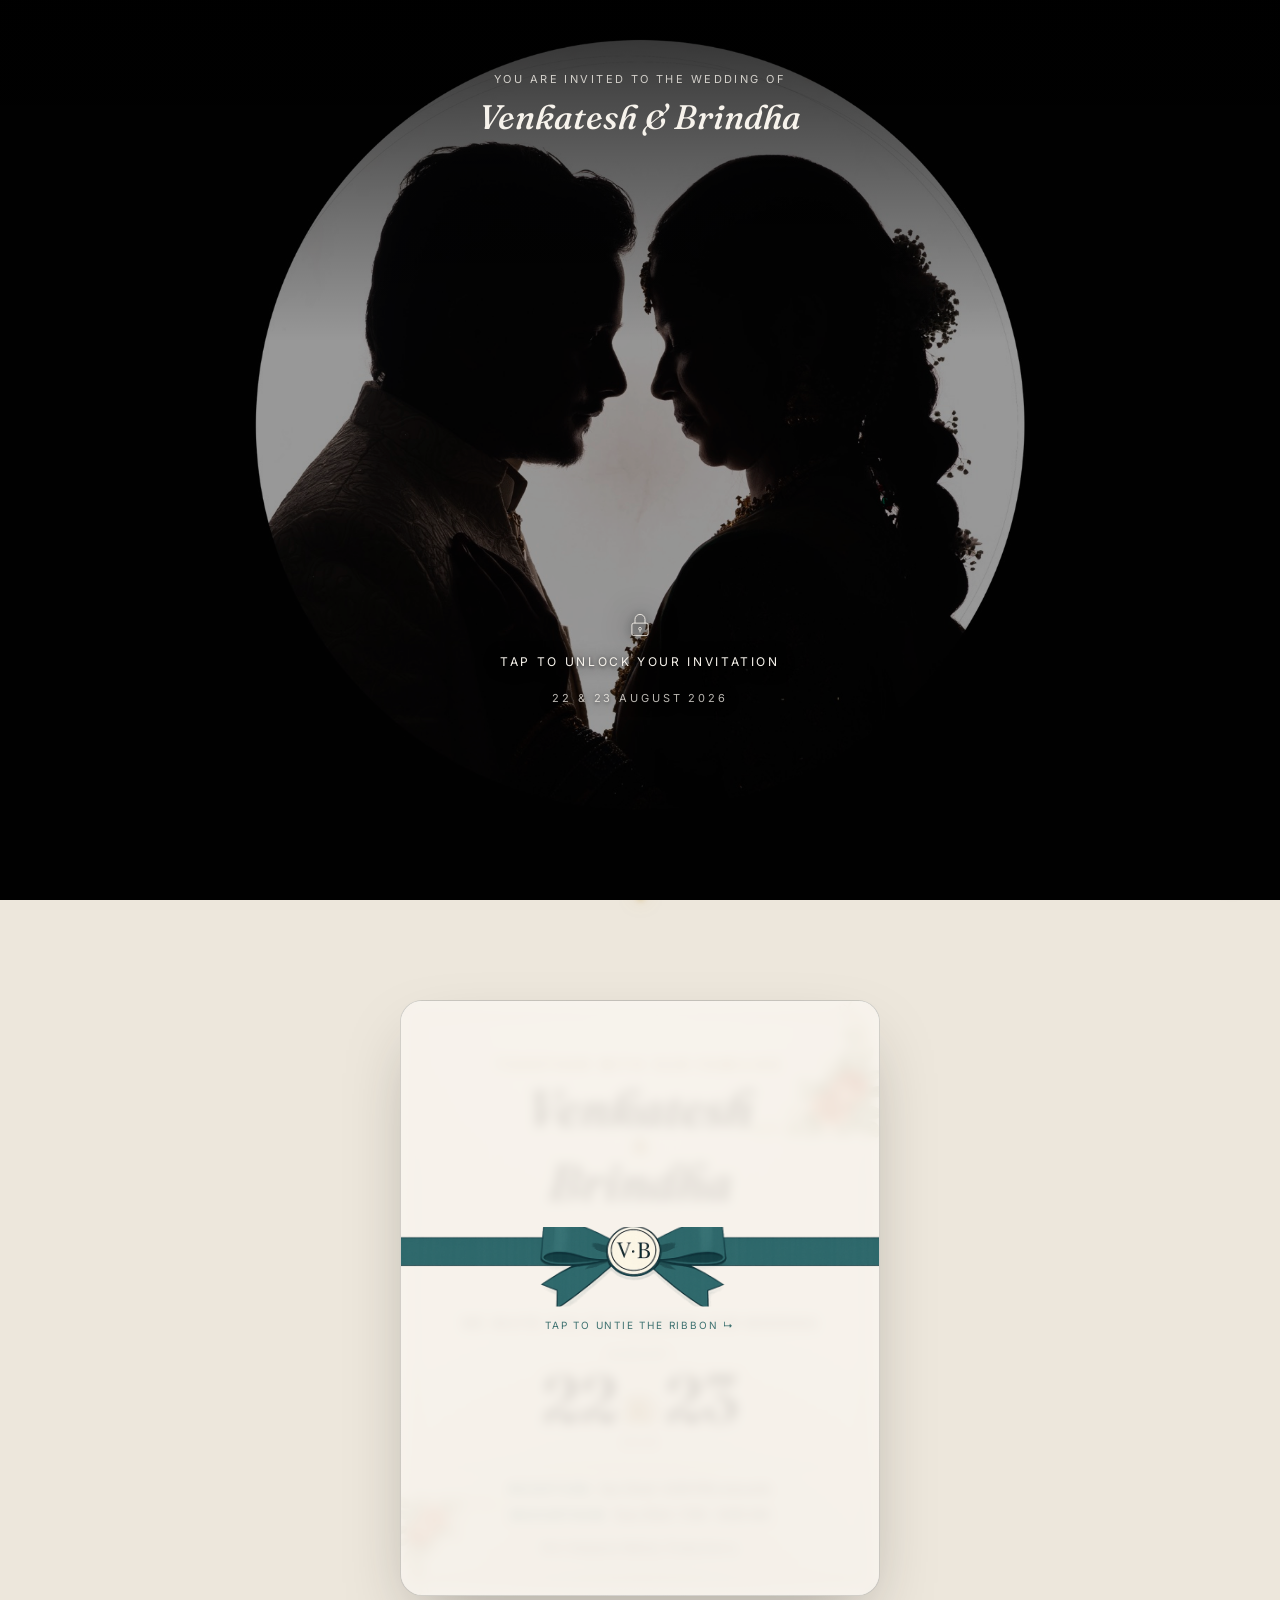
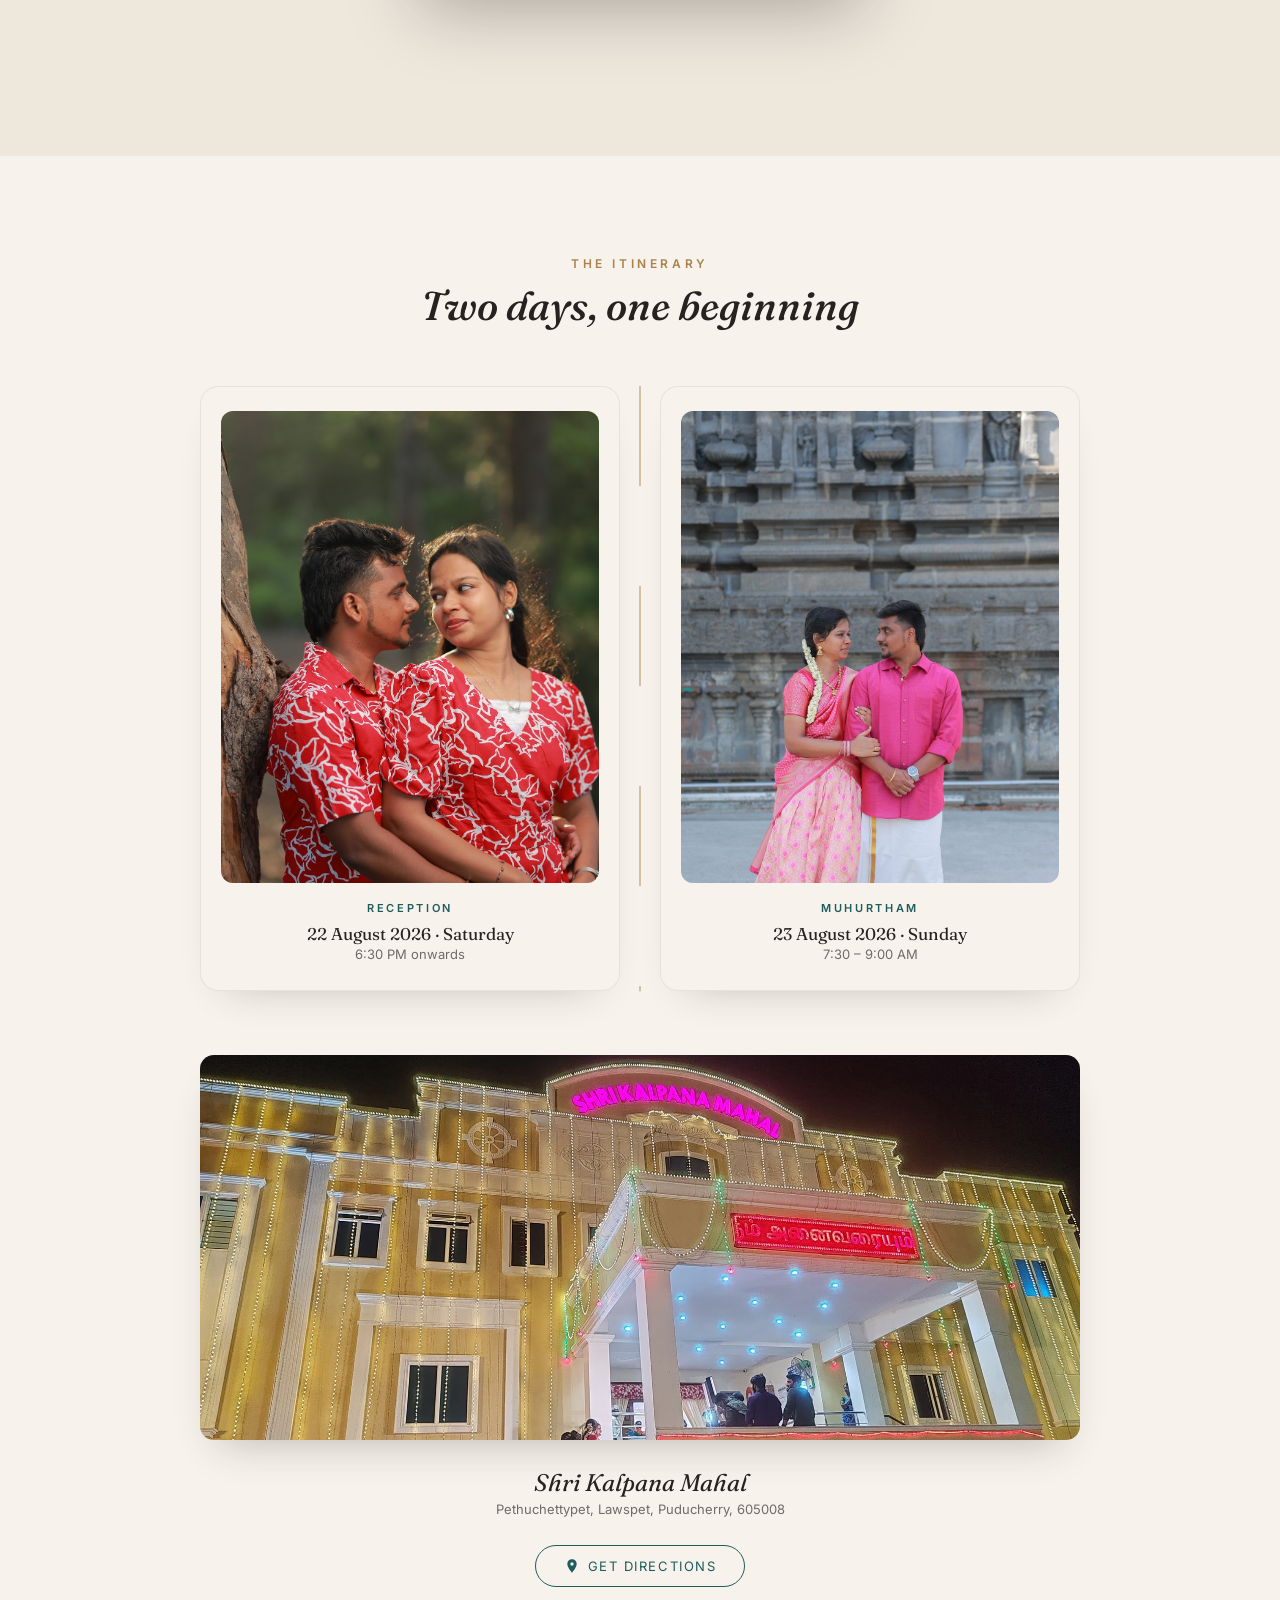
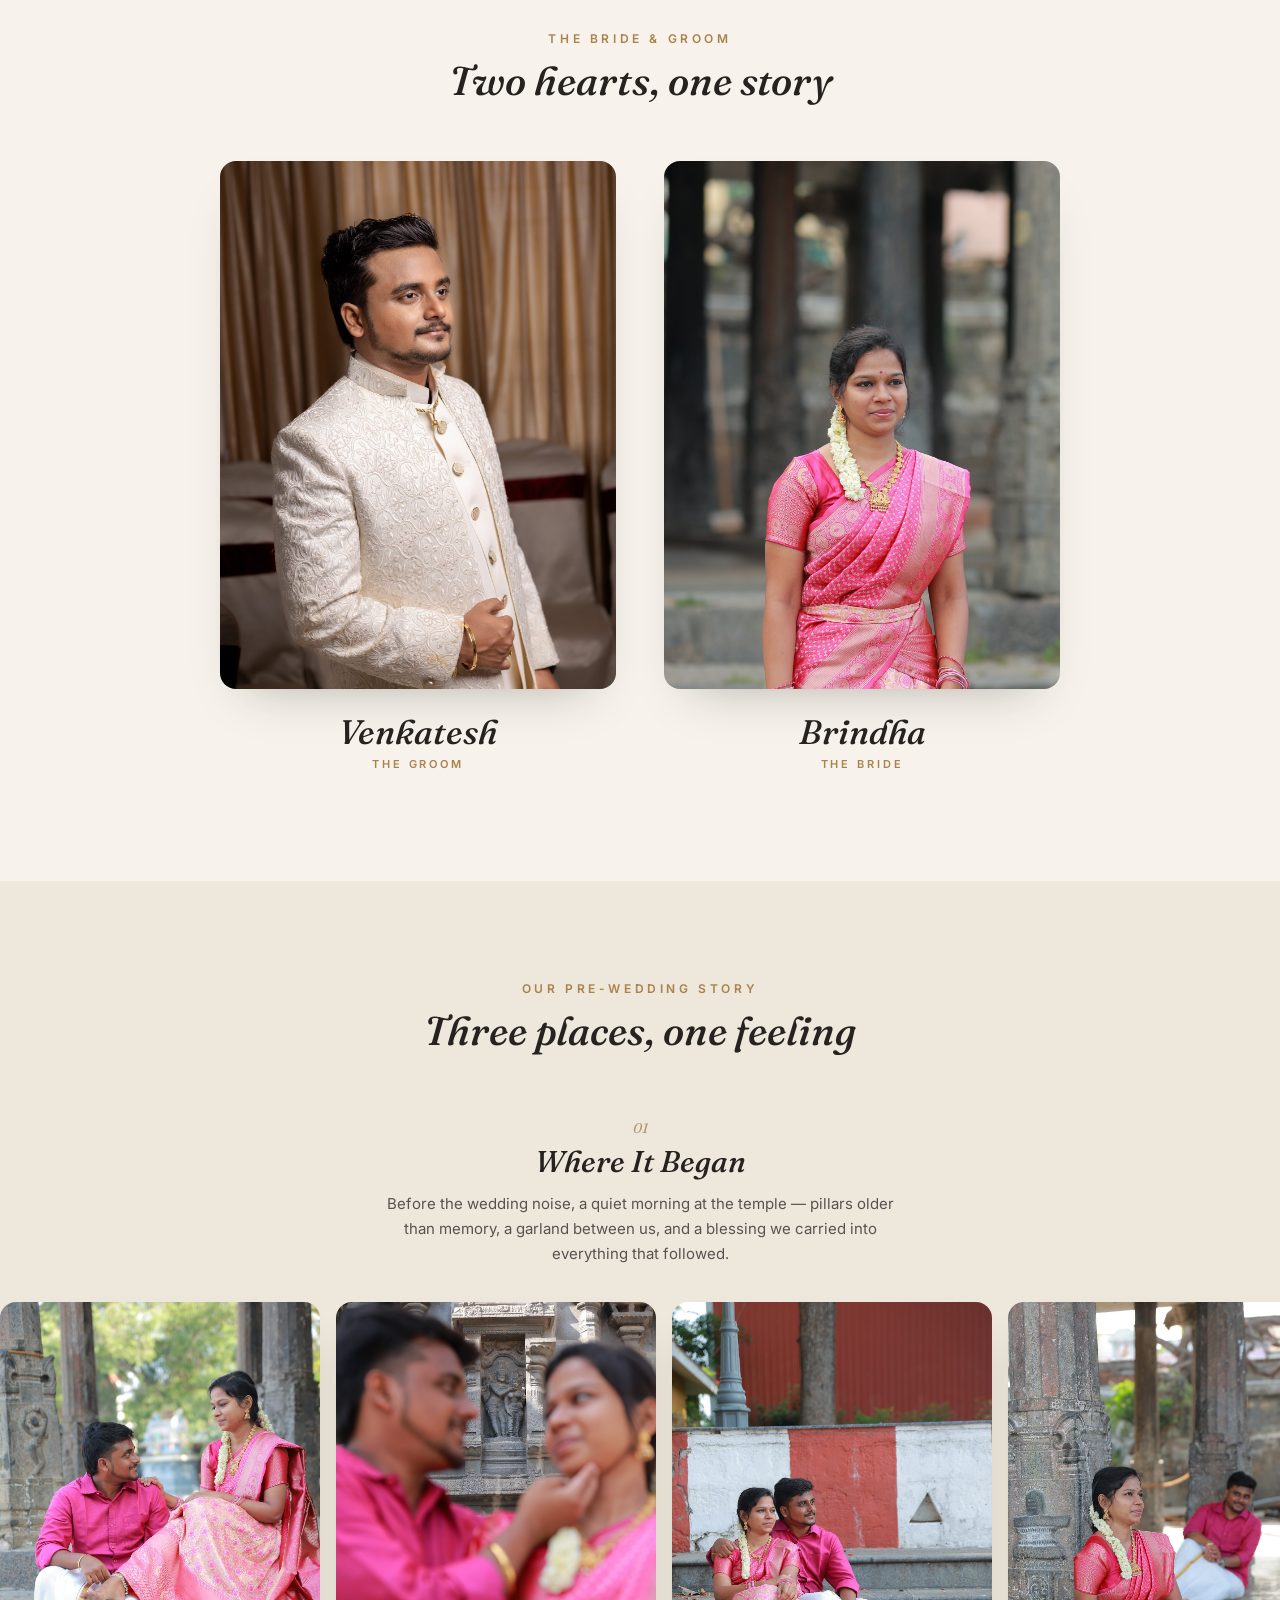
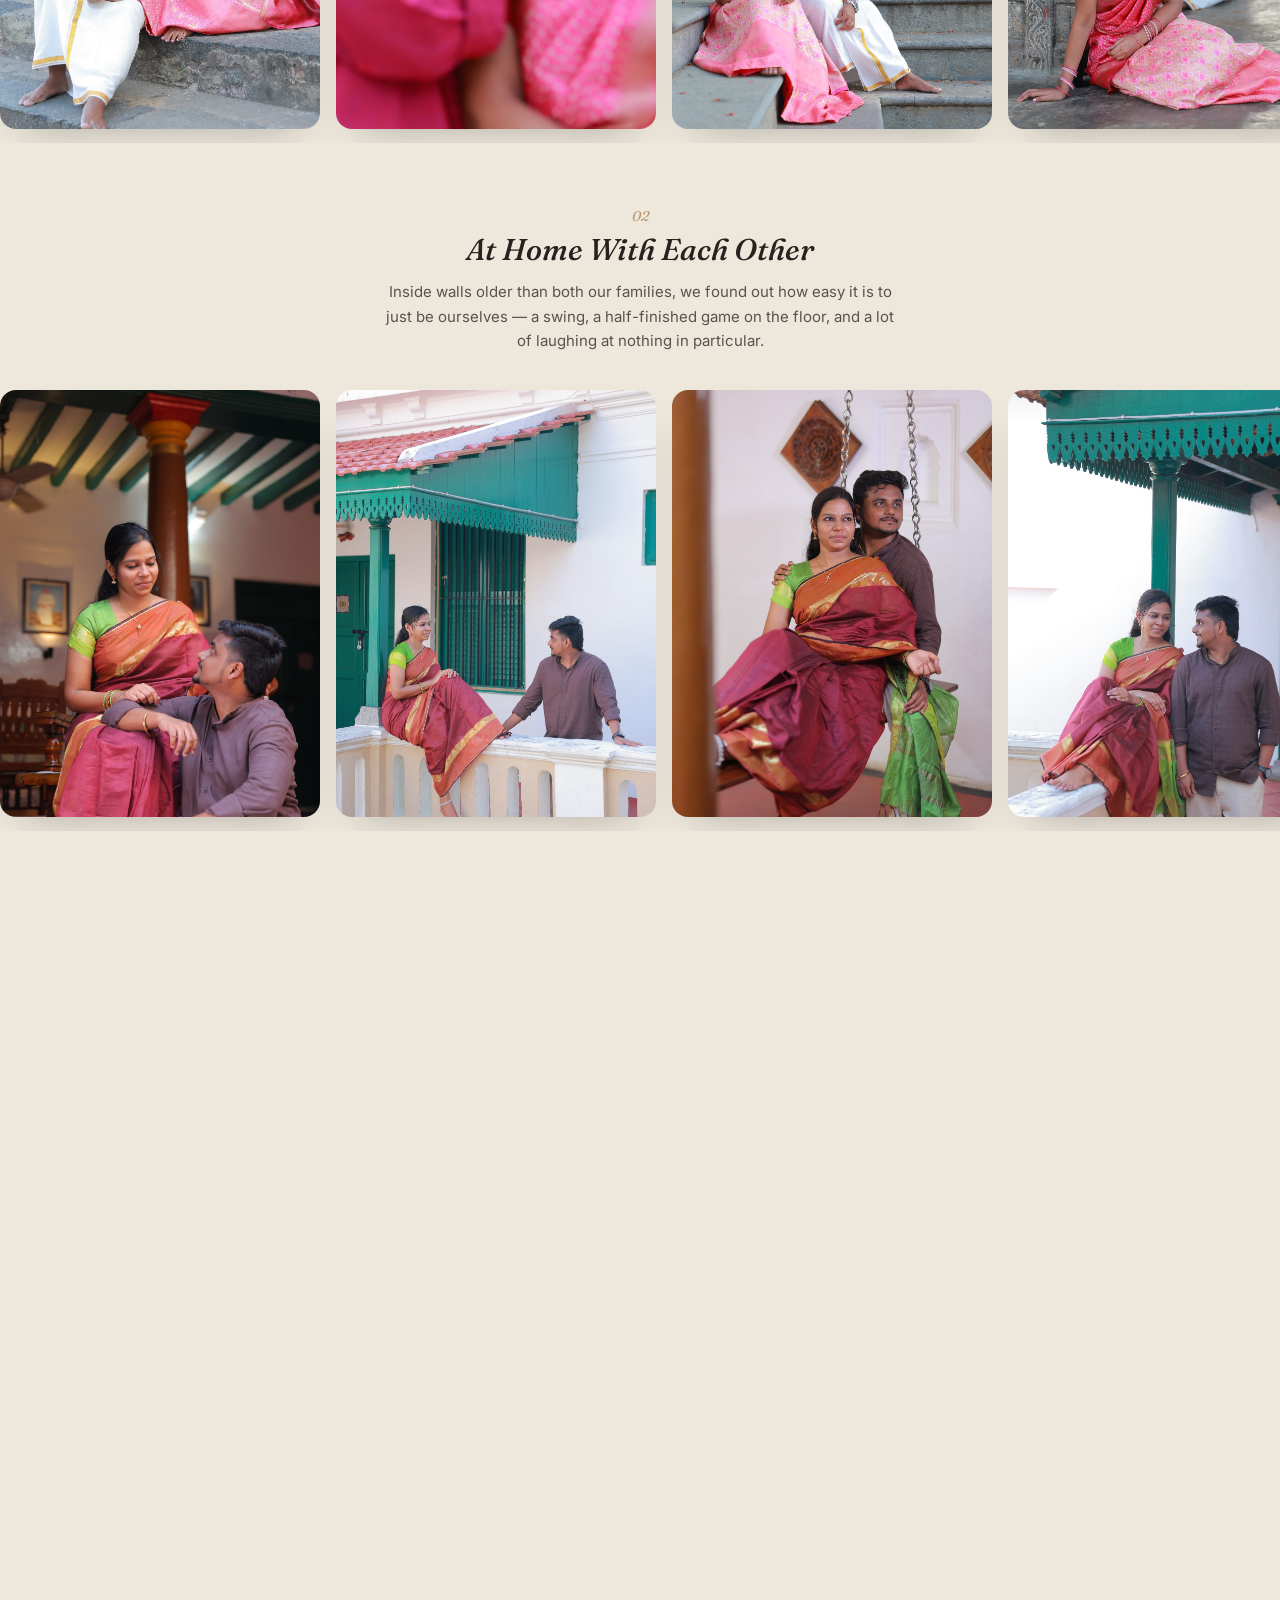
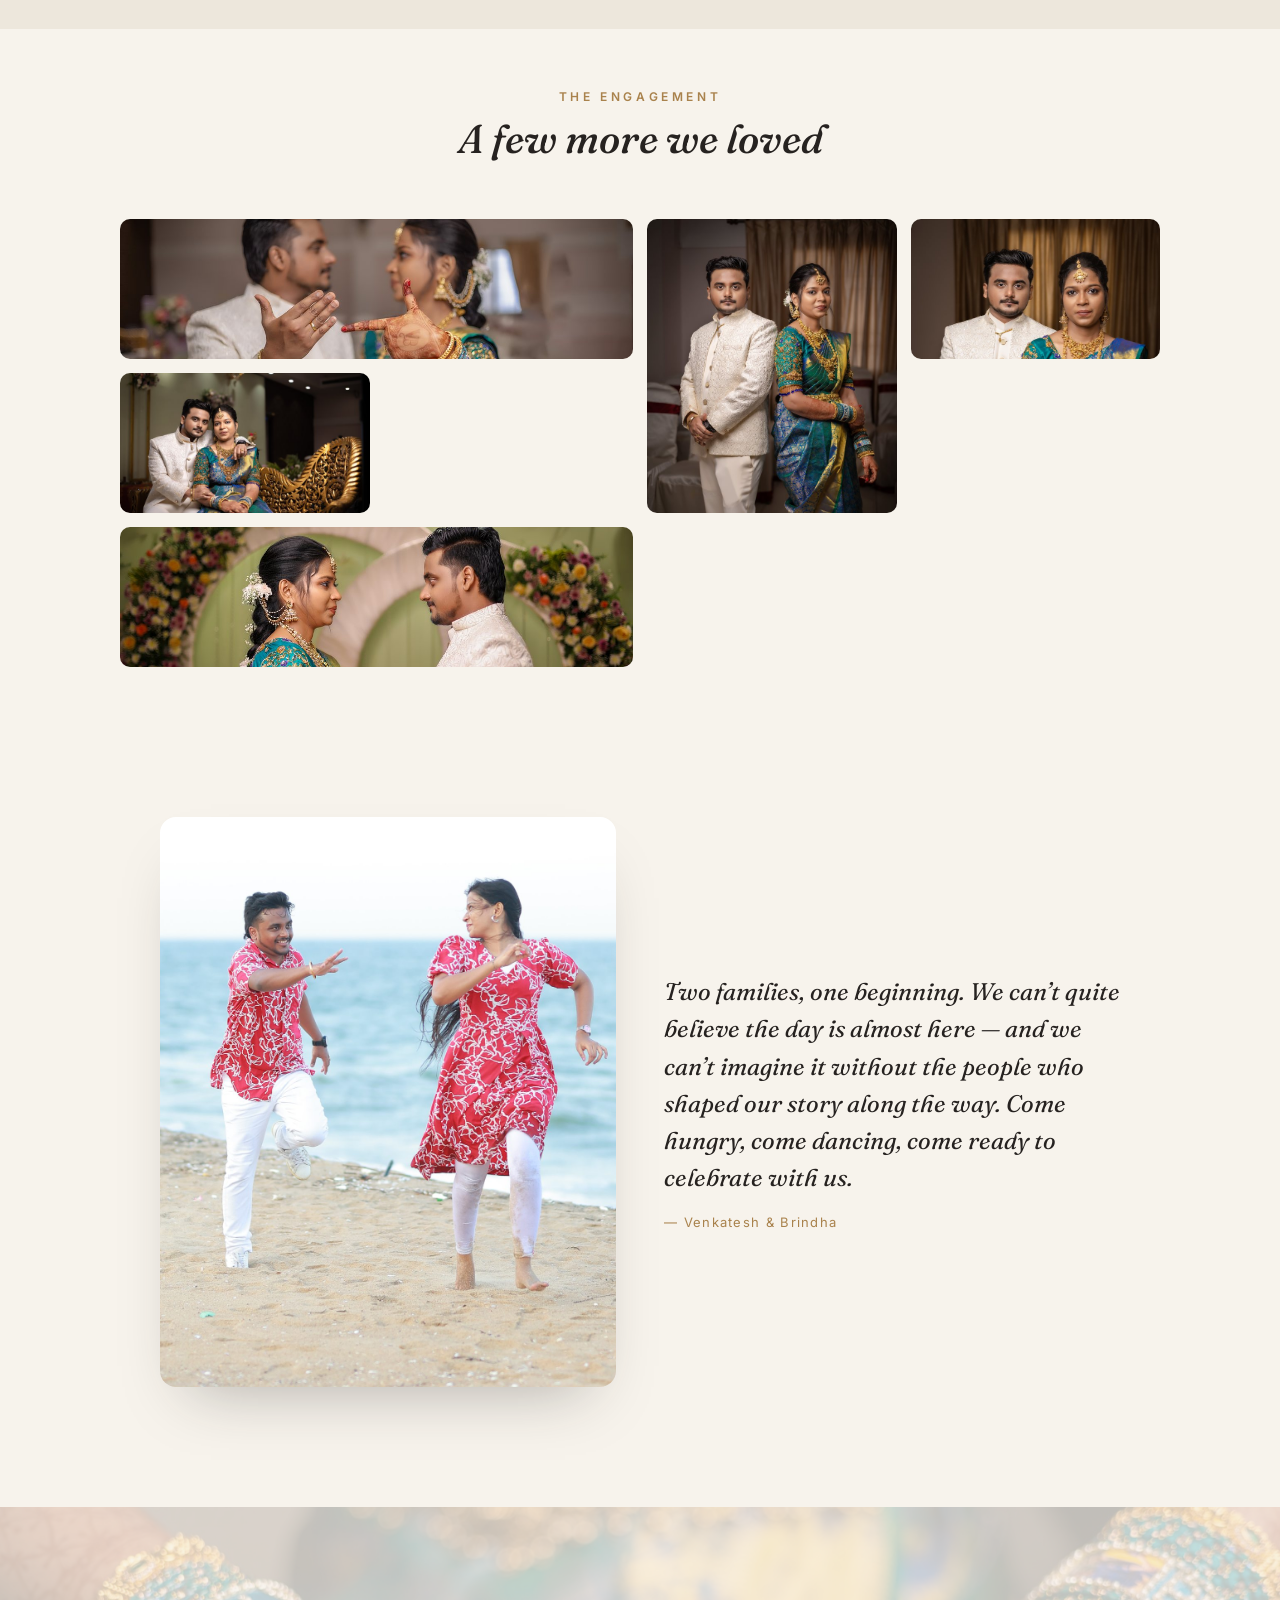
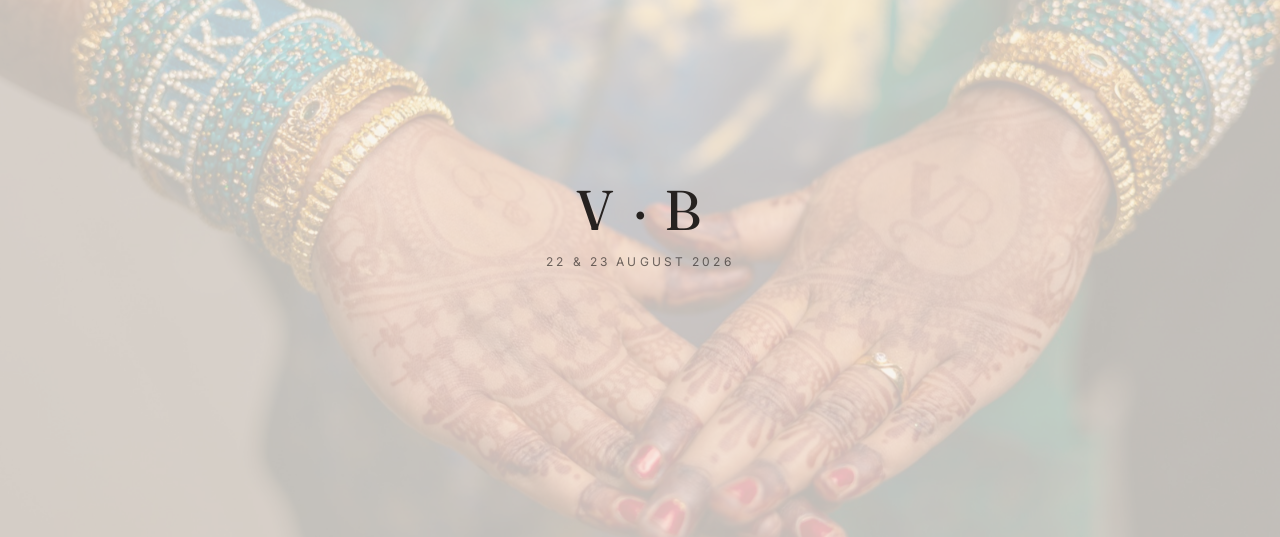
==== commit ca5193a9: "final" ====
--- a/index.html
+++ b/index.html
@@ -182,18 +182,18 @@
     <div class="couple__grid">
       <article class="couple__card reveal-left">
         <div class="couple__photo">
+          <img src="images/optimized/groom-solo.jpg" alt="Venkatesh" loading="lazy" />
+        </div>
+        <p class="couple__name">Venkatesh</p>
+        <p class="couple__role">The Groom</p>
+      </article>
+
+      <article class="couple__card reveal-right">
+        <div class="couple__photo">
           <img src="images/optimized/bride-solo.jpg" alt="Brindha" loading="lazy" />
         </div>
         <p class="couple__name">Brindha</p>
         <p class="couple__role">The Bride</p>
-      </article>
-
-      <article class="couple__card reveal-right">
-        <div class="couple__photo">
-          <img src="images/optimized/groom-solo.jpg" alt="Venkatesh" loading="lazy" />
-        </div>
-        <p class="couple__name">Venkatesh</p>
-        <p class="couple__role">The Groom</p>
       </article>
     </div>
   </section>
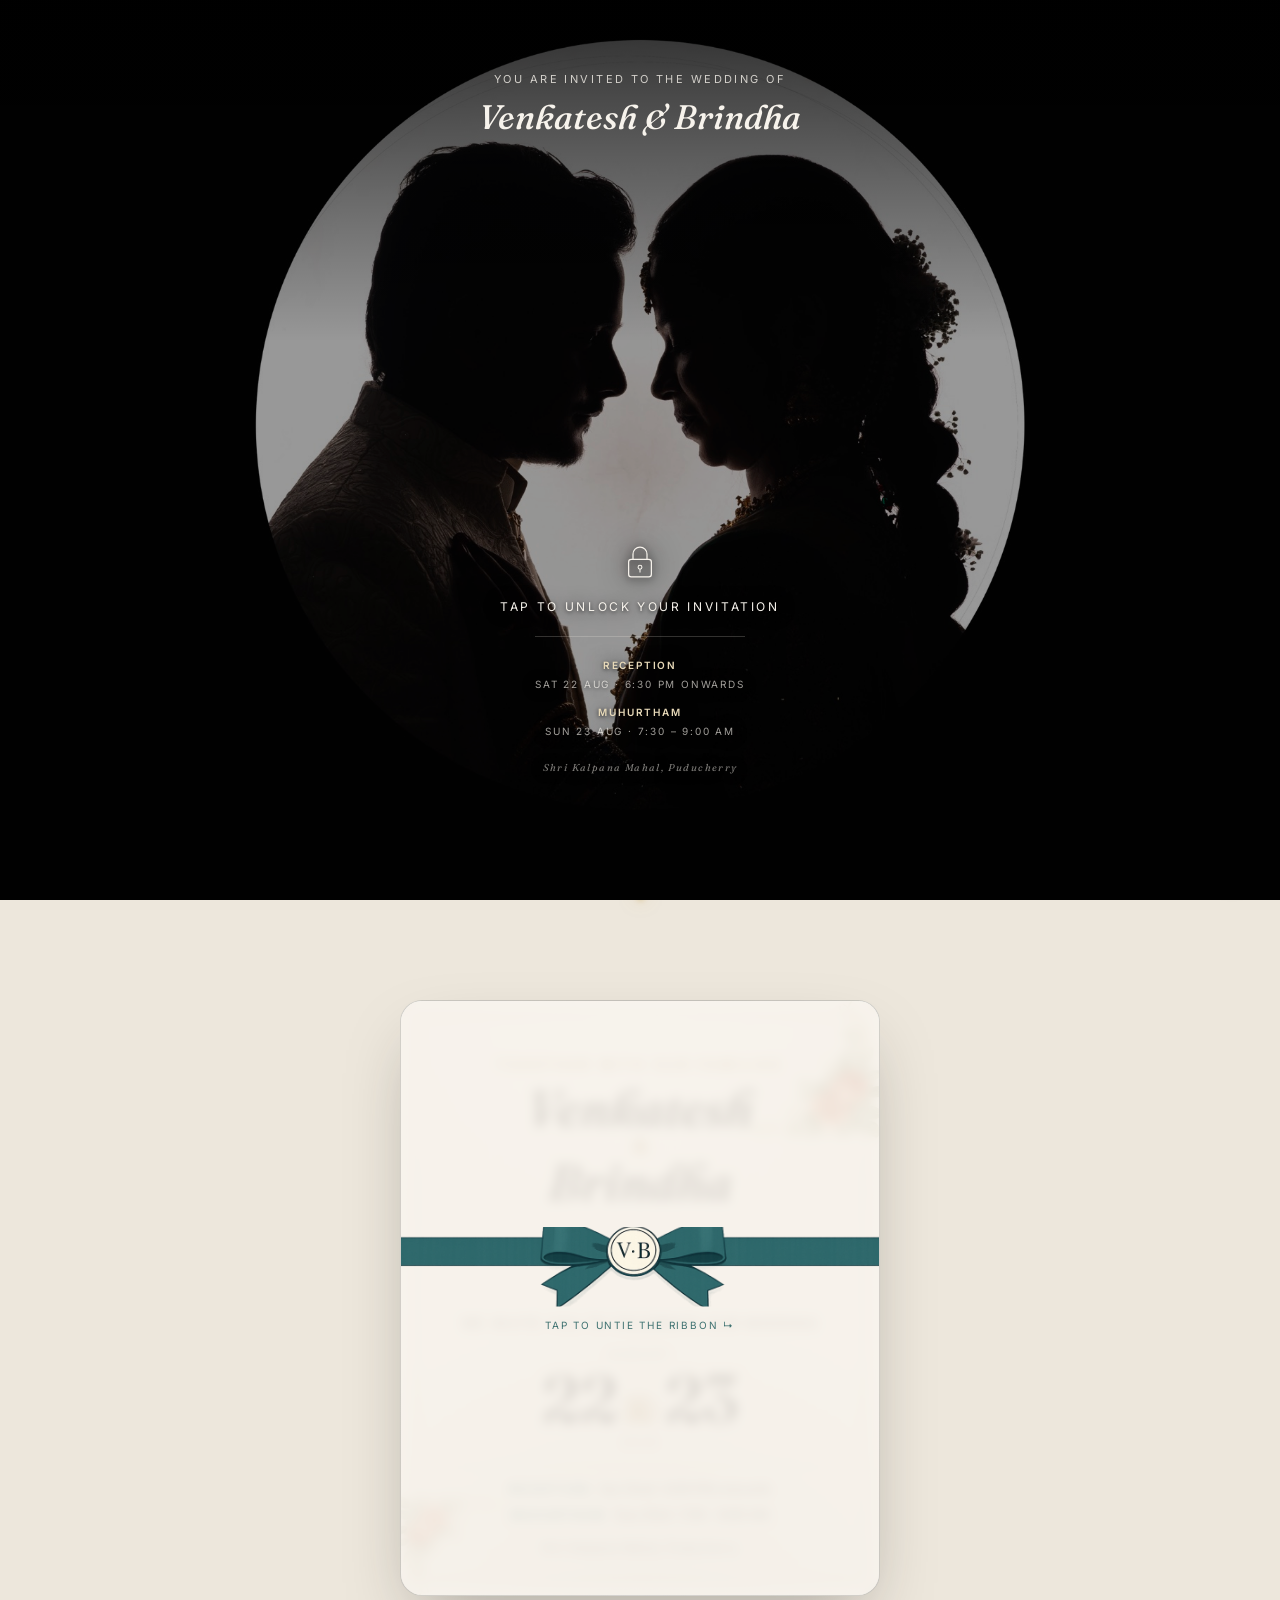
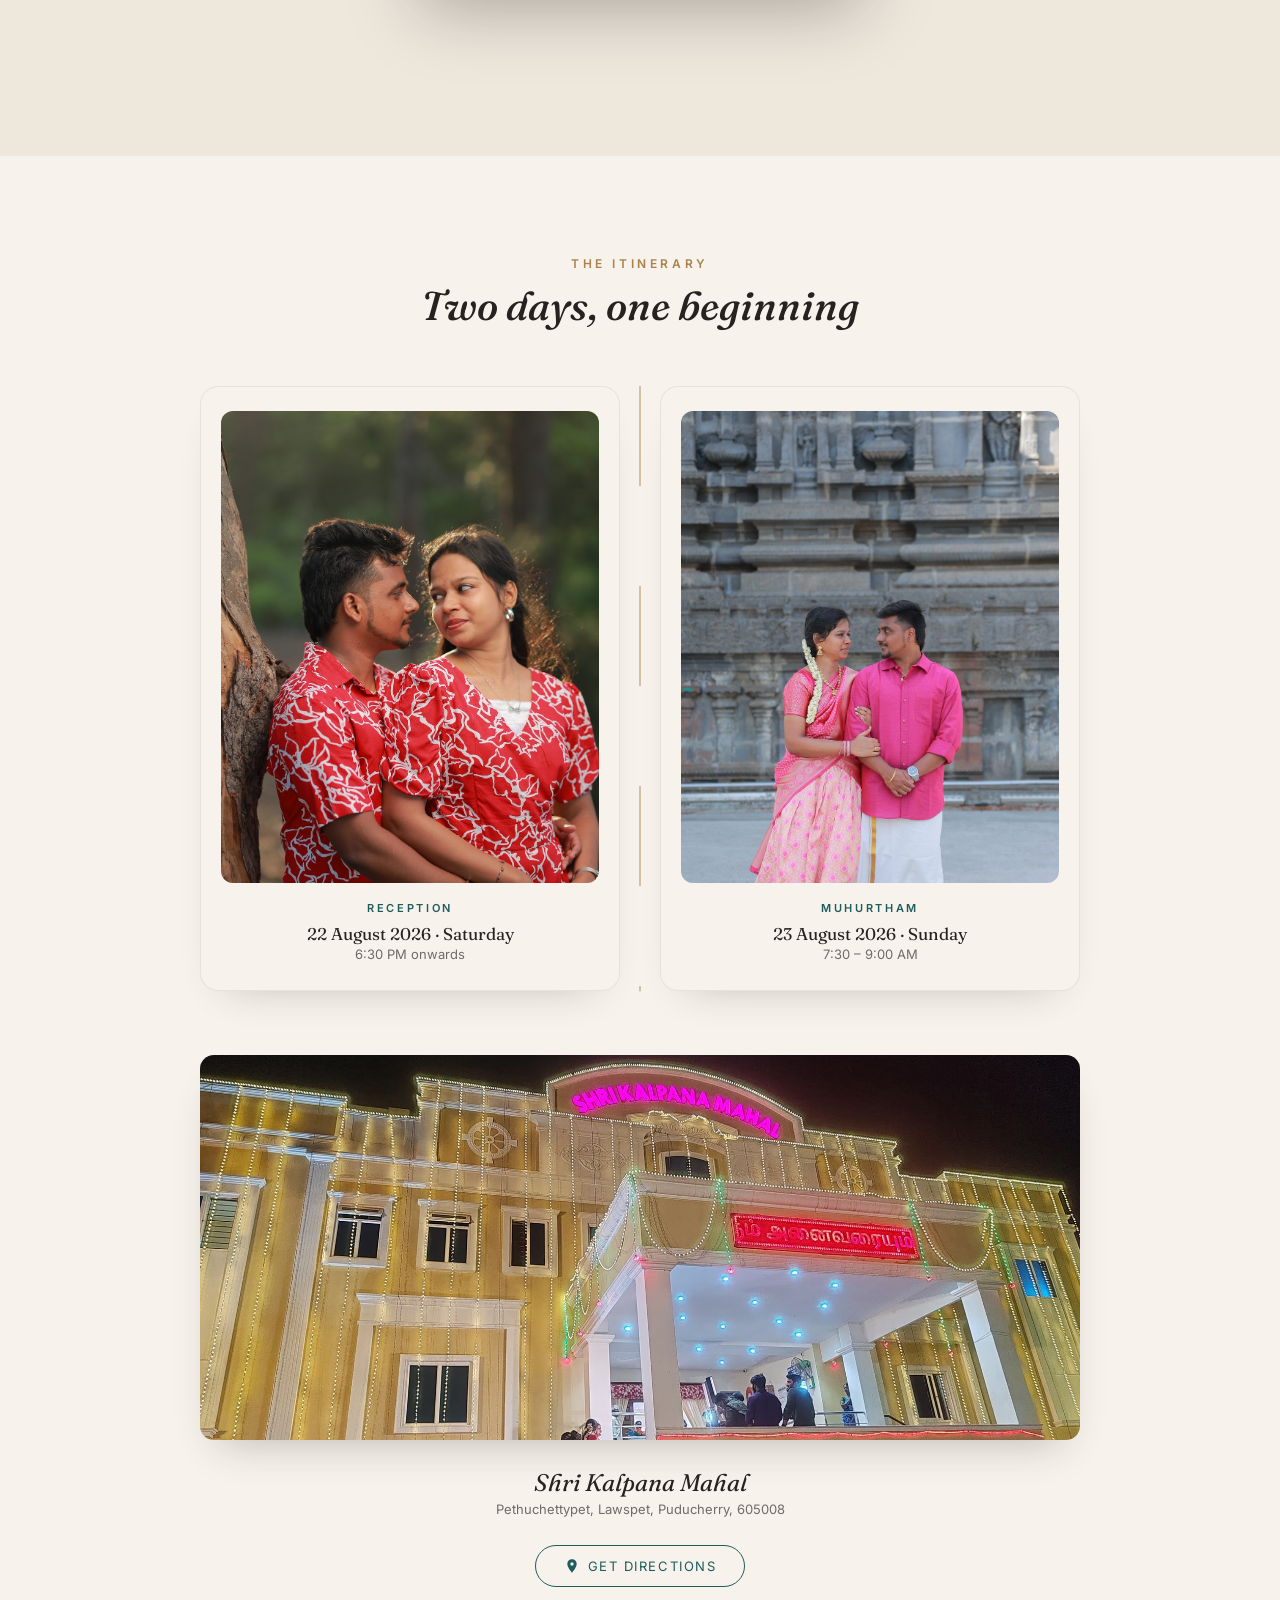
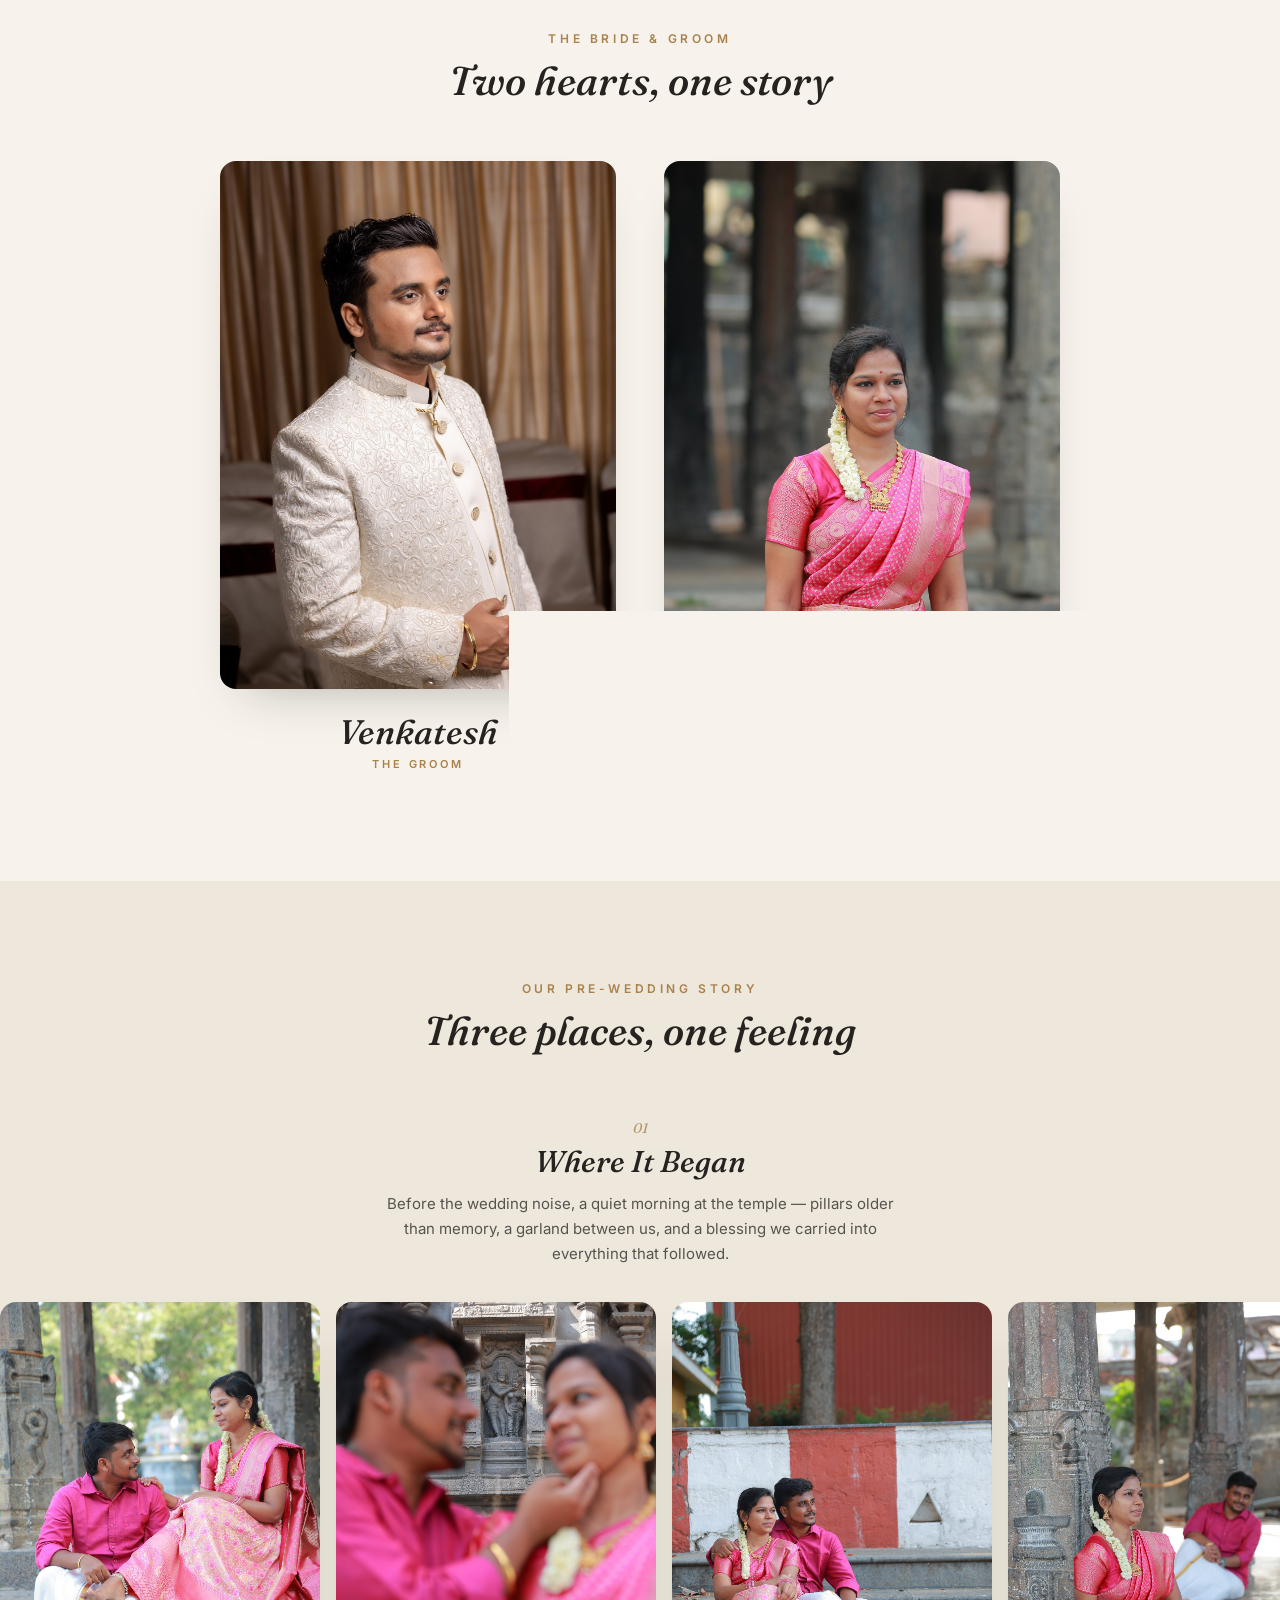
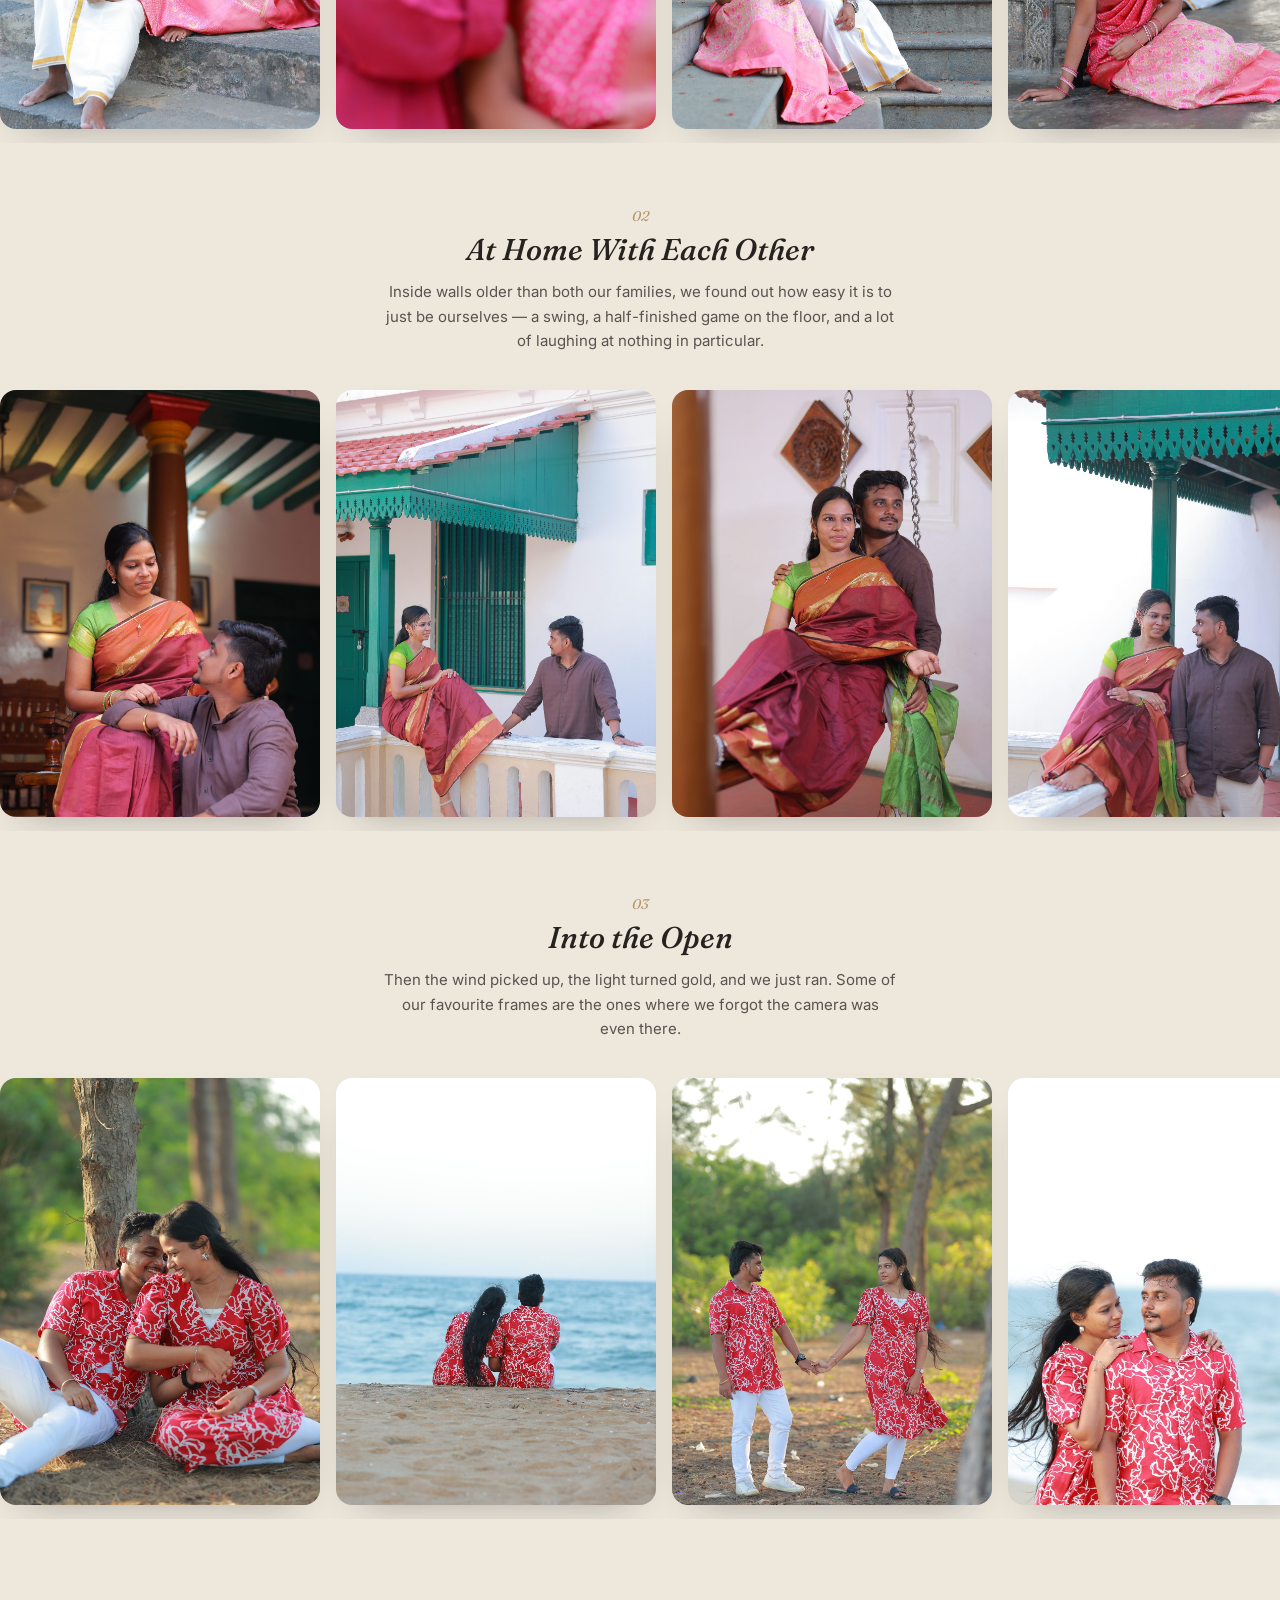
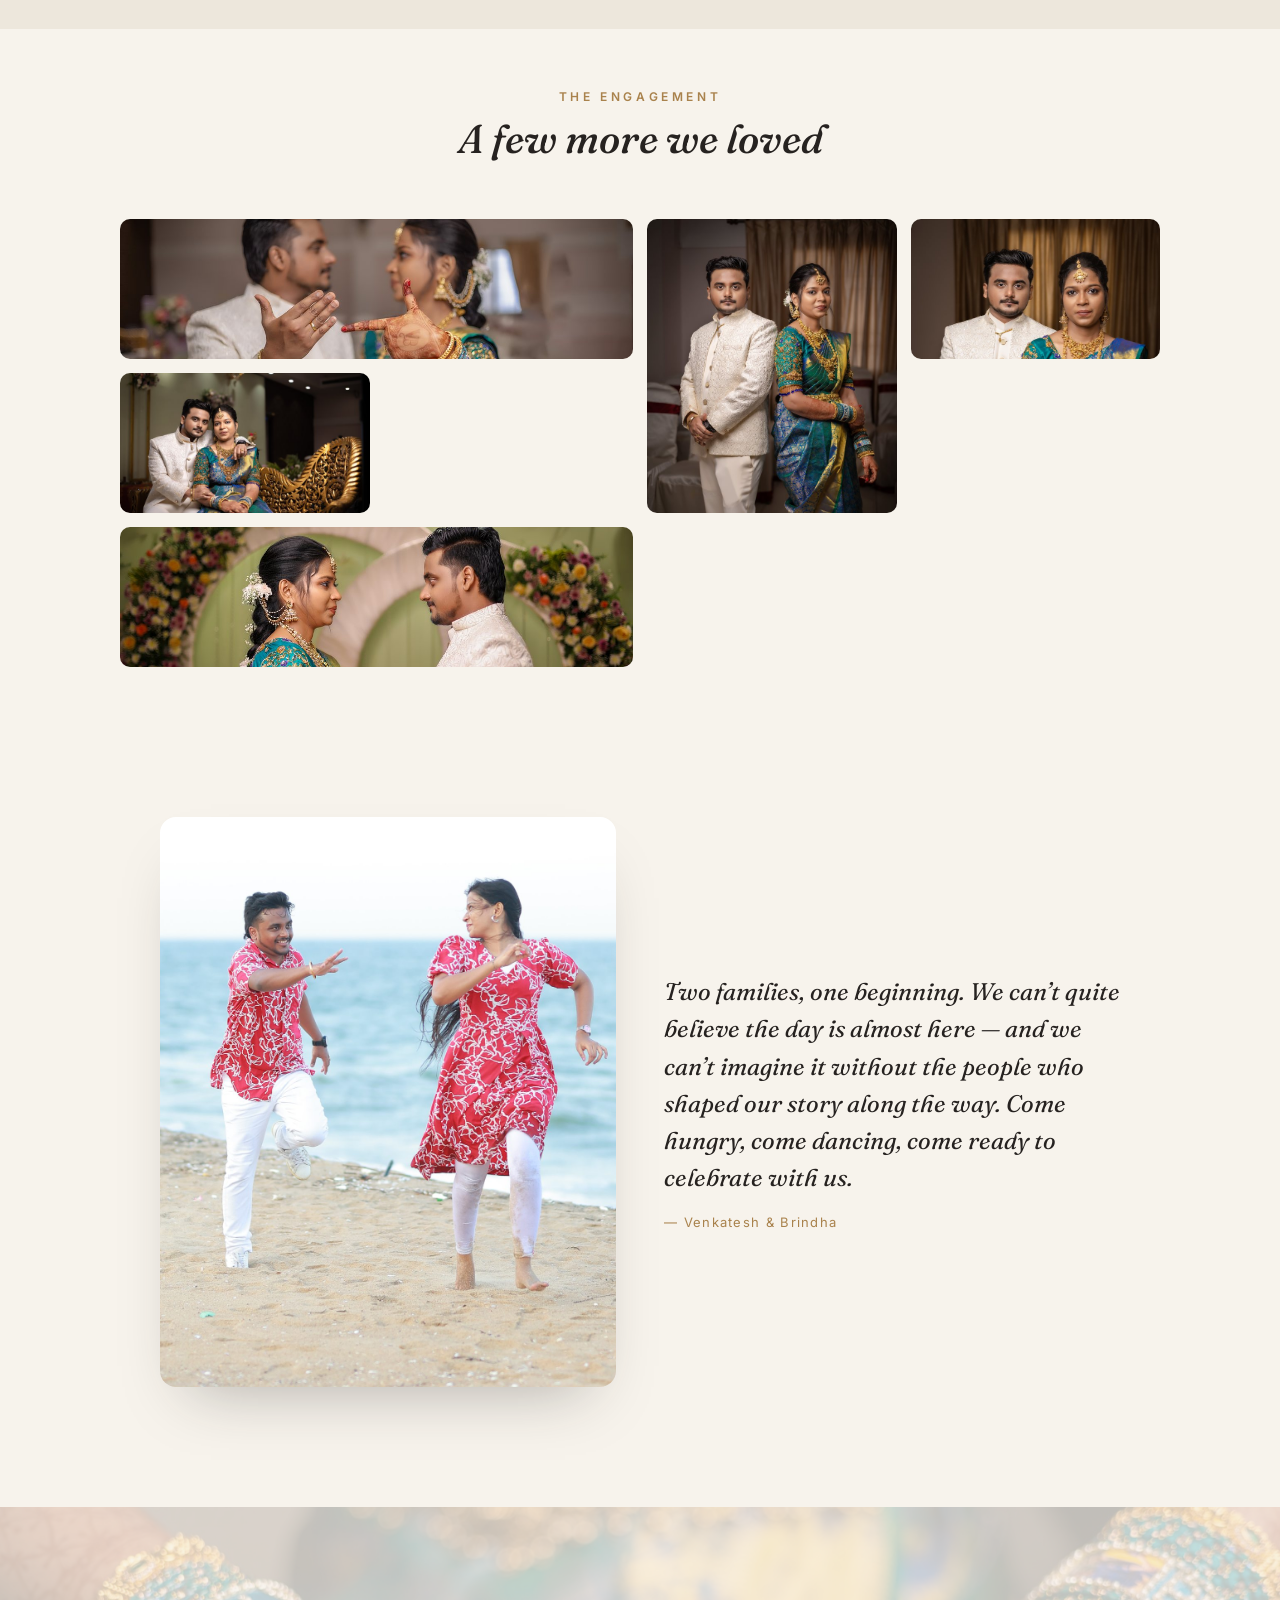
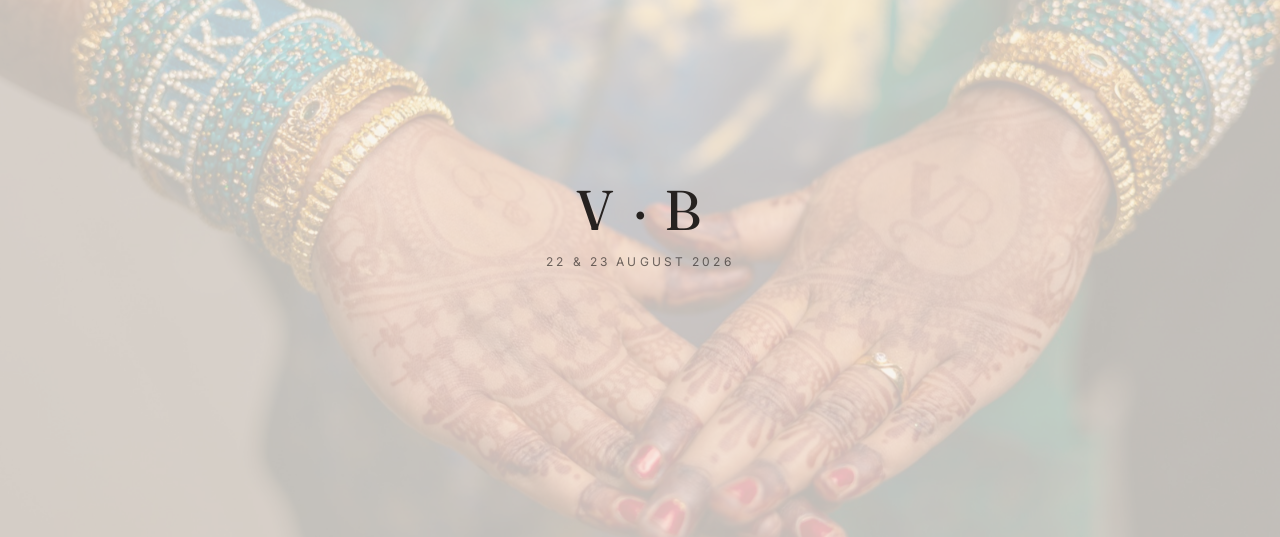
==== commit 9a7901ce: "Gate: add event timings and venue, bigger lock icon, more spacing Reception/Muhurtham times and Shri" ====
--- a/index.html
+++ b/index.html
@@ -1,312 +1,688 @@
 <!doctype html>
 <html lang="en">
-<head>
-<meta charset="utf-8" />
-<meta name="viewport" content="width=device-width, initial-scale=1" />
-<title>Venkatesh &amp; Brindha — 22 &amp; 23 August 2026</title>
-<meta name="description" content="Venkatesh and Brindha invite you to their wedding — Reception on 22 August and Muhurtham on 23 August 2026, at Shri Kalpana Mahal, Puducherry." />
-<link rel="preconnect" href="https://fonts.googleapis.com">
-<link rel="preconnect" href="https://fonts.gstatic.com" crossorigin>
-<link href="https://fonts.googleapis.com/css2?family=Fraunces:ital,opsz,wght@0,9..144,300;0,9..144,500;1,9..144,400;1,9..144,500&family=Inter:wght@400;500;600&display=swap" rel="stylesheet">
-<link rel="stylesheet" href="css/gate.css">
-<link rel="stylesheet" href="css/style.css">
-</head>
-<body>
-
-  <!-- ====== LAYER 1: Silhouette gate (shown first, z-index 300) ====== -->
-  <div class="gate" id="gate" role="button" tabindex="0" aria-label="Tap anywhere to open the invitation">
-    <div class="gate__photo"></div>
-    <div class="gate__vignette"></div>
-    <div class="gate__topscrim"></div>
-
-    <div class="gate__invite">
-      <p class="gate__invite-eyebrow">You are invited to the wedding of</p>
-      <p class="gate__invite-names">Venkatesh &amp; Brindha</p>
+  <head>
+    <meta charset="utf-8" />
+    <meta name="viewport" content="width=device-width, initial-scale=1" />
+    <title>Venkatesh &amp; Brindha — 22 &amp; 23 August 2026</title>
+    <meta
+      name="description"
+      content="Venkatesh and Brindha invite you to their wedding — Reception on 22 August and Muhurtham on 23 August 2026, at Shri Kalpana Mahal, Puducherry."
+    />
+    <link rel="icon" type="image/x-icon" href="favicon.ico" />
+    <link rel="icon" type="image/png" sizes="32x32" href="favicon.png" />
+    <link rel="apple-touch-icon" sizes="180x180" href="images/optimized/apple-touch-icon.png" />
+    <meta property="og:image" content="images/optimized/favicon-512.png" />
+    <link rel="preconnect" href="https://fonts.googleapis.com" />
+    <link rel="preconnect" href="https://fonts.gstatic.com" crossorigin />
+    <link
+      href="https://fonts.googleapis.com/css2?family=Fraunces:ital,opsz,wght@0,9..144,300;0,9..144,500;1,9..144,400;1,9..144,500&family=Inter:wght@400;500;600&display=swap"
+      rel="stylesheet"
+    />
+    <link rel="stylesheet" href="css/gate.css" />
+    <link rel="stylesheet" href="css/style.css" />
+  </head>
+  <body>
+    <!-- ====== LAYER 1: Silhouette gate (shown first, z-index 300) ====== -->
+    <div
+      class="gate"
+      id="gate"
+      role="button"
+      tabindex="0"
+      aria-label="Tap anywhere to open the invitation"
+    >
+      <div class="gate__photo"></div>
+      <div class="gate__vignette"></div>
+      <div class="gate__topscrim"></div>
+
+      <div class="gate__invite">
+        <p class="gate__invite-eyebrow">You are invited to the wedding of</p>
+        <p class="gate__invite-names">Venkatesh &amp; Brindha</p>
+      </div>
+
+      <div class="gate__content">
+        <svg
+          class="gate__lock"
+          viewBox="0 0 48 48"
+          fill="none"
+          xmlns="http://www.w3.org/2000/svg"
+          aria-hidden="true"
+        >
+          <rect
+            x="11"
+            y="21"
+            width="26"
+            height="20"
+            rx="3"
+            stroke="currentColor"
+            stroke-width="1.4"
+          />
+          <path
+            d="M16 21v-6a8 8 0 0 1 16 0v6"
+            stroke="currentColor"
+            stroke-width="1.4"
+          />
+          <circle
+            cx="24"
+            cy="30"
+            r="2.2"
+            stroke="currentColor"
+            stroke-width="1.2"
+          />
+          <line
+            x1="24"
+            y1="32.2"
+            x2="24"
+            y2="36"
+            stroke="currentColor"
+            stroke-width="1.2"
+          />
+        </svg>
+        <p class="gate__cue">Tap to Unlock your Invitation</p>
+        <div class="gate__events">
+          <div class="gate__event-row">
+            <span class="gate__event-label">Reception</span>
+            <span class="gate__event-meta">Sat 22 Aug &middot; 6:30 PM onwards</span>
+          </div>
+          <div class="gate__event-row">
+            <span class="gate__event-label">Muhurtham</span>
+            <span class="gate__event-meta">Sun 23 Aug &middot; 7:30 &ndash; 9:00 AM</span>
+          </div>
+          <p class="gate__venue">Shri Kalpana Mahal, Puducherry</p>
+        </div>
+      </div>
     </div>
 
-    <div class="gate__content">
-      <svg class="gate__lock" viewBox="0 0 48 48" fill="none" xmlns="http://www.w3.org/2000/svg" aria-hidden="true">
-        <rect x="11" y="21" width="26" height="20" rx="3" stroke="currentColor" stroke-width="1.4"/>
-        <path d="M16 21v-6a8 8 0 0 1 16 0v6" stroke="currentColor" stroke-width="1.4"/>
-        <circle cx="24" cy="30" r="2.2" stroke="currentColor" stroke-width="1.2"/>
-        <line x1="24" y1="32.2" x2="24" y2="36" stroke="currentColor" stroke-width="1.2"/>
-      </svg>
-      <p class="gate__cue">Tap to Unlock your Invitation</p>
-      <p class="gate__date">22 &amp; 23 August 2026</p>
+    <!-- ====== LAYER 2: Charcoal door panels (z-index 200, animate after silhouette fades) ====== -->
+    <div class="go" id="gateOverlay" aria-hidden="true">
+      <div class="go__panel go__panel--l">
+        <div class="go__panel-inner"></div>
+        <span class="go__mono">V</span>
+      </div>
+      <div class="go__panel go__panel--r">
+        <div class="go__panel-inner"></div>
+        <span class="go__mono">B</span>
+      </div>
+      <div class="go__seam"></div>
+      <div class="go__lock" id="goLock">
+        <svg
+          viewBox="0 -12 48 60"
+          fill="none"
+          xmlns="http://www.w3.org/2000/svg"
+          overflow="visible"
+        >
+          <g class="go__shackle">
+            <path
+              d="M16 21v-6a8 8 0 0 1 16 0v6"
+              stroke="currentColor"
+              stroke-width="1.6"
+            />
+          </g>
+          <rect
+            x="11"
+            y="21"
+            width="26"
+            height="20"
+            rx="3"
+            stroke="currentColor"
+            stroke-width="1.6"
+          />
+          <circle
+            cx="24"
+            cy="30"
+            r="2.4"
+            stroke="currentColor"
+            stroke-width="1.4"
+          />
+          <line
+            x1="24"
+            y1="32.4"
+            x2="24"
+            y2="36"
+            stroke="currentColor"
+            stroke-width="1.4"
+          />
+        </svg>
+      </div>
     </div>
-  </div>
-
-  <!-- ====== LAYER 2: Charcoal door panels (z-index 200, animate after silhouette fades) ====== -->
-  <div class="go" id="gateOverlay" aria-hidden="true">
-    <div class="go__panel go__panel--l">
-      <div class="go__panel-inner"></div>
-      <span class="go__mono">V</span>
-    </div>
-    <div class="go__panel go__panel--r">
-      <div class="go__panel-inner"></div>
-      <span class="go__mono">B</span>
-    </div>
-    <div class="go__seam"></div>
-    <div class="go__lock" id="goLock">
-      <svg viewBox="0 -12 48 60" fill="none" xmlns="http://www.w3.org/2000/svg" overflow="visible">
-        <g class="go__shackle">
-          <path d="M16 21v-6a8 8 0 0 1 16 0v6" stroke="currentColor" stroke-width="1.6"/>
-        </g>
-        <rect x="11" y="21" width="26" height="20" rx="3" stroke="currentColor" stroke-width="1.6"/>
-        <circle cx="24" cy="30" r="2.4" stroke="currentColor" stroke-width="1.4"/>
-        <line x1="24" y1="32.4" x2="24" y2="36" stroke="currentColor" stroke-width="1.4"/>
-      </svg>
-    </div>
-  </div>
-
-  <!-- ====== LAYER 3: Full invite content (revealed when doors open) ====== -->
-
-  <!-- ============ 1. ENTRY ============ -->
-  <section class="hero" id="hero">
-    <div class="hero__photo-wrap">
-      <div class="hero__photo" style="background-image:url('images/optimized/hero.jpg')"></div>
-    </div>
-    <div class="hero__scrim"></div>
-    <div class="hero__content">
-      <p class="hero__eyebrow">You are invited to the wedding of</p>
-      <p class="hero__names" aria-label="Venkatesh and Brindha">
-        <span class="word">Venkatesh</span><span class="hero__amp">&amp;</span><span class="word">Brindha</span>
-      </p>
-      <p class="hero__date">22 &amp; 23 August 2026</p>
-    </div>
-    <a href="#invite" class="hero__scroll" aria-label="Scroll to invitation">
-      <span class="hero__scroll-line"></span>
-      <span class="hero__scroll-label">Scroll</span>
-      <svg class="hero__scroll-chevron" viewBox="0 0 20 10" fill="none" xmlns="http://www.w3.org/2000/svg" aria-hidden="true">
-        <path d="M2 2l8 6 8-6" stroke="currentColor" stroke-width="1.6" stroke-linecap="round" stroke-linejoin="round"/>
-      </svg>
-    </a>
-  </section>
-
-  <!-- ============ 2. INVITATION CARD (ribbon reveal) ============ -->
-  <section class="invite-section" id="invite">
-    <div class="invite-card" id="inviteCard">
-      <div class="bouquet tr" style="background-image:url('images/graphics/corner-floral.png')"></div>
-      <div class="bouquet bl" style="background-image:url('images/graphics/corner-floral.png')"></div>
-
-      <div class="invite-card__content">
-        <p class="eyebrow">Together with our families</p>
-        <h1 class="invite-names">
-          Venkatesh
-          <span class="amp">&amp;</span>
-          Brindha
-        </h1>
-        <img class="flourish" src="images/graphics/flourish.png" alt="" />
-        <p class="invite-line">We invite you to celebrate our wedding</p>
-
-        <div class="date-hero">
-          <span class="month">August</span>
-          <div class="day-num">22<span class="sep">&amp;</span>23</div>
-          <span class="year">2026</span>
-        </div>
-
-        <div class="events">
-          <div class="event-row">
-            <span class="label">Reception</span>
-            <span class="meta">Sat 22nd &middot; 6:30 PM onwards</span>
-          </div>
-          <div class="event-row">
-            <span class="label">Muhurtham</span>
-            <span class="meta">Sun 23rd &middot; 7:30 &ndash; 9:00 AM</span>
-          </div>
-        </div>
-        <p class="venue">Shri Kalpana Mahal, Puducherry</p>
-      </div>
-
-      <div class="frost"></div>
-
-      <div class="ribbon-wrap left" style="clip-path:inset(0 50% 0 0); background-image:url('images/graphics/ribbon-seal.png')"></div>
-      <div class="ribbon-wrap right" style="clip-path:inset(0 0 0 50%); background-image:url('images/graphics/ribbon-seal.png')"></div>
-
-      <button class="tap-hint" id="tapHint" type="button" aria-label="Untie the ribbon to reveal the invitation">
-        Tap to untie the Ribbon &#8627;
+
+    <!-- ====== LAYER 3: Full invite content (revealed when doors open) ====== -->
+
+    <!-- ============ 1. ENTRY ============ -->
+    <section class="hero" id="hero">
+      <div class="hero__photo-wrap">
+        <div
+          class="hero__photo"
+          style="background-image: url(&quot;images/optimized/hero.jpg&quot;)"
+        ></div>
+      </div>
+      <div class="hero__scrim"></div>
+      <div class="hero__content">
+        <p class="hero__eyebrow">You are invited to the wedding of</p>
+        <p class="hero__names" aria-label="Venkatesh and Brindha">
+          <span class="word">Venkatesh</span><span class="hero__amp">&amp;</span
+          ><span class="word">Brindha</span>
+        </p>
+        <p class="hero__date">22 &amp; 23 August 2026</p>
+      </div>
+      <a href="#invite" class="hero__scroll" aria-label="Scroll to invitation">
+        <span class="hero__scroll-line"></span>
+        <span class="hero__scroll-label">Scroll</span>
+        <svg
+          class="hero__scroll-chevron"
+          viewBox="0 0 20 10"
+          fill="none"
+          xmlns="http://www.w3.org/2000/svg"
+          aria-hidden="true"
+        >
+          <path
+            d="M2 2l8 6 8-6"
+            stroke="currentColor"
+            stroke-width="1.6"
+            stroke-linecap="round"
+            stroke-linejoin="round"
+          />
+        </svg>
+      </a>
+    </section>
+
+    <!-- ============ 2. INVITATION CARD (ribbon reveal) ============ -->
+    <section class="invite-section" id="invite">
+      <div class="invite-card" id="inviteCard">
+        <div
+          class="bouquet tr"
+          style="
+            background-image: url(&quot;images/graphics/corner-floral.png&quot;);
+          "
+        ></div>
+        <div
+          class="bouquet bl"
+          style="
+            background-image: url(&quot;images/graphics/corner-floral.png&quot;);
+          "
+        ></div>
+
+        <div class="invite-card__content">
+          <p class="eyebrow">Together with our families</p>
+          <h1 class="invite-names">
+            Venkatesh
+            <span class="amp">&amp;</span>
+            Brindha
+          </h1>
+          <img class="flourish" src="images/graphics/flourish.png" alt="" />
+          <p class="invite-line">We invite you to celebrate our wedding</p>
+
+          <div class="date-hero">
+            <span class="month">August</span>
+            <div class="day-num">22<span class="sep">&amp;</span>23</div>
+            <span class="year">2026</span>
+          </div>
+
+          <div class="events">
+            <div class="event-row">
+              <span class="label">Reception</span>
+              <span class="meta">Sat 22nd &middot; 6:30 PM onwards</span>
+            </div>
+            <div class="event-row">
+              <span class="label">Muhurtham</span>
+              <span class="meta">Sun 23rd &middot; 7:30 &ndash; 9:00 AM</span>
+            </div>
+          </div>
+          <p class="venue">Shri Kalpana Mahal, Puducherry</p>
+        </div>
+
+        <div class="frost"></div>
+
+        <div
+          class="ribbon-wrap left"
+          style="
+            clip-path: inset(0 50% 0 0);
+            background-image: url(&quot;images/graphics/ribbon-seal.png&quot;);
+          "
+        ></div>
+        <div
+          class="ribbon-wrap right"
+          style="
+            clip-path: inset(0 0 0 50%);
+            background-image: url(&quot;images/graphics/ribbon-seal.png&quot;);
+          "
+        ></div>
+
+        <button
+          class="tap-hint"
+          id="tapHint"
+          type="button"
+          aria-label="Untie the ribbon to reveal the invitation"
+        >
+          Tap to untie the Ribbon &#8627;
+        </button>
+      </div>
+
+      <div class="countdown" id="countdown" aria-live="polite">
+        <div class="countdown__unit">
+          <span class="countdown__num" id="cdDays">00</span
+          ><span class="countdown__label">Days</span>
+        </div>
+        <div class="countdown__unit">
+          <span class="countdown__num" id="cdHours">00</span
+          ><span class="countdown__label">Hours</span>
+        </div>
+        <div class="countdown__unit">
+          <span class="countdown__num" id="cdMins">00</span
+          ><span class="countdown__label">Min</span>
+        </div>
+        <div class="countdown__unit">
+          <span class="countdown__num" id="cdSecs">00</span
+          ><span class="countdown__label">Sec</span>
+        </div>
+      </div>
+    </section>
+
+    <!-- ============ 3. ITINERARY ============ -->
+    <section class="itinerary" id="itinerary">
+      <p class="section-eyebrow reveal">The Itinerary</p>
+      <h2 class="section-heading reveal">Two days, one beginning</h2>
+
+      <div class="itinerary__events">
+        <svg
+          class="itinerary__line"
+          viewBox="0 0 4 100"
+          preserveAspectRatio="none"
+          aria-hidden="true"
+        >
+          <line x1="2" y1="0" x2="2" y2="100" />
+        </svg>
+
+        <article class="itinerary__card reveal-left">
+          <div
+            class="itinerary__photo"
+            style="
+              background-image: url(&quot;images/optimized/itinerary-reception.jpg&quot;);
+            "
+          ></div>
+          <p class="label">Reception</p>
+          <p class="itinerary__date">22 August 2026 &middot; Saturday</p>
+          <p class="itinerary__time">6:30 PM onwards</p>
+        </article>
+
+        <article class="itinerary__card reveal-right">
+          <div
+            class="itinerary__photo"
+            style="
+              background-image: url(&quot;images/optimized/itinerary-muhurtham.jpg&quot;);
+            "
+          ></div>
+          <p class="label">Muhurtham</p>
+          <p class="itinerary__date">23 August 2026 &middot; Sunday</p>
+          <p class="itinerary__time">7:30 &ndash; 9:00 AM</p>
+        </article>
+      </div>
+
+      <div class="itinerary__venue reveal">
+        <img
+          class="itinerary__venue-photo"
+          src="images/optimized/venue.jpg"
+          alt="Shri Kalpana Mahal lit up at night"
+          loading="lazy"
+        />
+        <p class="itinerary__venue-name">Shri Kalpana Mahal</p>
+        <p class="itinerary__venue-address">
+          Pethuchettypet, Lawspet, Puducherry, 605008
+        </p>
+        <a
+          class="itinerary__map-btn"
+          href="https://www.google.com/maps?ll=11.953766,79.820266&z=15&t=m&hl=en-GB&gl=US&mapclient=embed&cid=13458931660469966044"
+          target="_blank"
+          rel="noopener"
+        >
+          <svg
+            width="16"
+            height="16"
+            viewBox="0 0 24 24"
+            fill="none"
+            aria-hidden="true"
+          >
+            <path
+              d="M12 2C8.13 2 5 5.13 5 9c0 5.25 7 13 7 13s7-7.75 7-13c0-3.87-3.13-7-7-7zm0 9.5A2.5 2.5 0 1 1 12 6.5a2.5 2.5 0 0 1 0 5z"
+              fill="currentColor"
+            />
+          </svg>
+          Get Directions
+        </a>
+      </div>
+    </section>
+
+    <!-- ============ 2.5 BRIDE & GROOM ============ -->
+    <section class="couple" id="couple">
+      <p class="section-eyebrow reveal">The Bride &amp; Groom</p>
+      <h2 class="section-heading reveal">Two hearts, one story</h2>
+
+      <div class="couple__grid">
+        <article class="couple__card reveal-left">
+          <div class="couple__photo">
+            <img
+              src="images/optimized/groom-solo.jpg"
+              alt="Venkatesh"
+              loading="lazy"
+            />
+          </div>
+          <p class="couple__name">Venkatesh</p>
+          <p class="couple__role">The Groom</p>
+        </article>
+
+        <article class="couple__card reveal-right">
+          <div class="couple__photo">
+            <img
+              src="images/optimized/bride-solo.jpg"
+              alt="Brindha"
+              loading="lazy"
+            />
+          </div>
+          <p class="couple__name">Brindha</p>
+          <p class="couple__role">The Bride</p>
+        </article>
+      </div>
+    </section>
+
+    <!-- ============ 2.7 PRE-WEDDING STORY ============ -->
+    <section class="story" id="story">
+      <p class="section-eyebrow reveal">Our Pre-Wedding Story</p>
+      <h2 class="section-heading reveal">Three places, one feeling</h2>
+
+      <div class="story__chapter">
+        <div class="story__intro reveal">
+          <p class="story__num">01</p>
+          <h3 class="story__title">Where It Began</h3>
+          <p class="story__text">
+            Before the wedding noise, a quiet morning at the temple — pillars
+            older than memory, a garland between us, and a blessing we carried
+            into everything that followed.
+          </p>
+        </div>
+        <div class="story__filmstrip" data-filmstrip>
+          <div class="story__photo">
+            <img
+              src="images/optimized/story-temple-01.jpg"
+              alt="Venkatesh and Brindha leaning close together at the temple, soft afternoon light"
+              loading="lazy"
+              style="--focal: 50% 30%"
+            />
+          </div>
+          <div class="story__photo">
+            <img
+              src="images/optimized/story-temple-02.jpg"
+              alt="A quiet forehead-to-forehead moment between Venkatesh and Brindha"
+              loading="lazy"
+              style="--focal: 50% 35%"
+            />
+          </div>
+          <div class="story__photo">
+            <img
+              src="images/optimized/story-temple-03.jpg"
+              alt="Brindha with a traditional flower garland, temple portrait"
+              loading="lazy"
+              style="--focal: 50% 20%"
+            />
+          </div>
+          <div class="story__photo">
+            <img
+              src="images/optimized/story-temple-04.jpg"
+              alt="Venkatesh and Brindha seated together among ancient temple pillars"
+              loading="lazy"
+              style="--focal: 50% 25%"
+            />
+          </div>
+          <div class="story__photo">
+            <img
+              src="images/optimized/story-temple-05.jpg"
+              alt="A candid moment walking along the temple's old stone wall"
+              loading="lazy"
+              style="--focal: 65% 55%"
+            />
+          </div>
+        </div>
+      </div>
+
+      <div class="story__chapter">
+        <div class="story__intro reveal">
+          <p class="story__num">02</p>
+          <h3 class="story__title">At Home With Each Other</h3>
+          <p class="story__text">
+            Inside walls older than both our families, we found out how easy it
+            is to just be ourselves — a swing, a half-finished game on the
+            floor, and a lot of laughing at nothing in particular.
+          </p>
+        </div>
+        <div class="story__filmstrip" data-filmstrip>
+          <div class="story__photo">
+            <img
+              src="images/optimized/story-indoor-01.jpg"
+              alt="Venkatesh and Brindha sharing a close conversation in a heritage courtyard"
+              loading="lazy"
+              style="--focal: 50% 20%"
+            />
+          </div>
+          <div class="story__photo">
+            <img
+              src="images/optimized/story-indoor-02.jpg"
+              alt="Brindha and Venkatesh on a traditional wooden swing"
+              loading="lazy"
+              style="--focal: 50% 25%"
+            />
+          </div>
+          <div class="story__photo">
+            <img
+              src="images/optimized/story-indoor-06.jpg"
+              alt="Both together on the oonjal swing, carved wooden wall art behind them"
+              loading="lazy"
+              style="--focal: 50% 30%"
+            />
+          </div>
+          <div class="story__photo">
+            <img
+              src="images/optimized/story-indoor-03.jpg"
+              alt="Brindha mid-twirl, saree flowing, playing hopscotch on the courtyard floor"
+              loading="lazy"
+              style="--focal: 50% 30%"
+            />
+          </div>
+          <div class="story__photo">
+            <img
+              src="images/optimized/story-indoor-04.jpg"
+              alt="A warm, close moment on the swing inside the heritage home"
+              loading="lazy"
+              style="--focal: 50% 38%"
+            />
+          </div>
+          <div class="story__photo">
+            <img
+              src="images/optimized/story-indoor-05.jpg"
+              alt="Venkatesh and Brindha in the colourful pillared courtyard"
+              loading="lazy"
+              style="--focal: 50% 25%"
+            />
+          </div>
+        </div>
+      </div>
+
+      <div class="story__chapter">
+        <div class="story__intro reveal">
+          <p class="story__num">03</p>
+          <h3 class="story__title">Into the Open</h3>
+          <p class="story__text">
+            Then the wind picked up, the light turned gold, and we just ran.
+            Some of our favourite frames are the ones where we forgot the camera
+            was even there.
+          </p>
+        </div>
+        <div class="story__filmstrip" data-filmstrip>
+          <div class="story__photo">
+            <img
+              src="images/optimized/story-outdoor-01.jpg"
+              alt="Venkatesh and Brindha laughing together on a fallen log in the woods"
+              loading="lazy"
+              style="--focal: 50% 35%"
+            />
+          </div>
+          <div class="story__photo">
+            <img
+              src="images/optimized/story-outdoor-02.jpg"
+              alt="A quiet portrait leaning against a tree in the forest"
+              loading="lazy"
+              style="--focal: 50% 30%"
+            />
+          </div>
+          <div class="story__photo">
+            <img
+              src="images/optimized/story-outdoor-03.jpg"
+              alt="Brindha and Venkatesh on the beach at golden hour, wind in her hair"
+              loading="lazy"
+              style="--focal: 50% 30%"
+            />
+          </div>
+          <div class="story__photo">
+            <img
+              src="images/optimized/story-outdoor-06.jpg"
+              alt="Venkatesh and Brindha together on the beach, ocean behind them"
+              loading="lazy"
+              style="--focal: 50% 30%"
+            />
+          </div>
+          <div class="story__photo">
+            <img
+              src="images/optimized/story-outdoor-04.jpg"
+              alt="Venkatesh and Brindha running together on the sand"
+              loading="lazy"
+              style="--focal: 50% 35%"
+            />
+          </div>
+          <div class="story__photo">
+            <img
+              src="images/optimized/story-outdoor-05.jpg"
+              alt="Two sets of footprints trailing down an empty beach"
+              loading="lazy"
+              style="--focal: 50% 55%"
+            />
+          </div>
+        </div>
+      </div>
+    </section>
+
+    <!-- ============ 4. GALLERY ============ -->
+    <section class="gallery" id="gallery">
+      <p class="section-eyebrow reveal">The Engagement</p>
+      <h2 class="section-heading reveal">A few more we loved</h2>
+      <div class="gallery__grid" id="galleryGrid"></div>
+    </section>
+
+    <!-- ============ 5. A FEW WORDS ============ -->
+    <section class="fewwords">
+      <div
+        class="fewwords__photo reveal-left"
+        style="background-image: url(&quot;images/optimized/fewwords.jpg&quot;)"
+      ></div>
+      <div class="fewwords__text reveal-right">
+        <p class="fewwords__quote">
+          Two families, one beginning. We can&rsquo;t quite believe the day is
+          almost here &mdash; and we can&rsquo;t imagine it without the people
+          who shaped our story along the way. Come hungry, come dancing, come
+          ready to celebrate with us.
+        </p>
+        <p class="fewwords__sign">&mdash; Venkatesh &amp; Brindha</p>
+      </div>
+    </section>
+
+    <!-- ============ 6. CLOSE ============ -->
+    <section class="close" id="close">
+      <div
+        class="close__photo"
+        style="background-image: url(&quot;images/optimized/close.jpg&quot;)"
+      ></div>
+      <div class="close__scrim"></div>
+      <div class="close__content reveal">
+        <p class="close__monogram">V &middot; B</p>
+        <p class="close__date">22 &amp; 23 August 2026</p>
+      </div>
+    </section>
+
+    <!-- lightbox -->
+    <div
+      class="lightbox"
+      id="lightbox"
+      role="dialog"
+      aria-modal="true"
+      aria-hidden="true"
+    >
+      <button class="lightbox__close" id="lightboxClose" aria-label="Close">
+        &times;
+      </button>
+      <button
+        class="lightbox__nav lightbox__prev"
+        id="lightboxPrev"
+        aria-label="Previous photo"
+      >
+        &larr;
+      </button>
+      <img class="lightbox__img" id="lightboxImg" src="" alt="" />
+      <button
+        class="lightbox__nav lightbox__next"
+        id="lightboxNext"
+        aria-label="Next photo"
+      >
+        &rarr;
       </button>
     </div>
 
-    <div class="countdown" id="countdown" aria-live="polite">
-      <div class="countdown__unit"><span class="countdown__num" id="cdDays">00</span><span class="countdown__label">Days</span></div>
-      <div class="countdown__unit"><span class="countdown__num" id="cdHours">00</span><span class="countdown__label">Hours</span></div>
-      <div class="countdown__unit"><span class="countdown__num" id="cdMins">00</span><span class="countdown__label">Min</span></div>
-      <div class="countdown__unit"><span class="countdown__num" id="cdSecs">00</span><span class="countdown__label">Sec</span></div>
-    </div>
-  </section>
-
-  <!-- ============ 3. ITINERARY ============ -->
-  <section class="itinerary" id="itinerary">
-    <p class="section-eyebrow reveal">The Itinerary</p>
-    <h2 class="section-heading reveal">Two days, one beginning</h2>
-
-    <div class="itinerary__events">
-      <svg class="itinerary__line" viewBox="0 0 4 100" preserveAspectRatio="none" aria-hidden="true">
-        <line x1="2" y1="0" x2="2" y2="100" />
+    <!-- background music -->
+    <audio id="bgm" loop preload="auto">
+      <source src="audio/anbil-avan.mp3" type="audio/mpeg" />
+    </audio>
+    <button
+      class="audio-toggle"
+      id="audioToggle"
+      aria-label="Play background music"
+      aria-pressed="false"
+    >
+      <svg
+        class="audio-toggle__icon audio-toggle__icon--on"
+        viewBox="0 0 24 24"
+        fill="none"
+        xmlns="http://www.w3.org/2000/svg"
+        aria-hidden="true"
+      >
+        <path d="M4 9v6h3.5L13 19V5L7.5 9H4z" fill="currentColor" />
+        <path
+          d="M16.2 8.5a4.8 4.8 0 0 1 0 7"
+          stroke="currentColor"
+          stroke-width="1.4"
+          stroke-linecap="round"
+        />
+        <path
+          d="M18.4 6.2a8 8 0 0 1 0 11.6"
+          stroke="currentColor"
+          stroke-width="1.2"
+          stroke-linecap="round"
+          opacity="0.6"
+        />
       </svg>
-
-      <article class="itinerary__card reveal-left">
-        <div class="itinerary__photo" style="background-image:url('images/optimized/itinerary-reception.jpg')"></div>
-        <p class="label">Reception</p>
-        <p class="itinerary__date">22 August 2026 &middot; Saturday</p>
-        <p class="itinerary__time">6:30 PM onwards</p>
-      </article>
-
-      <article class="itinerary__card reveal-right">
-        <div class="itinerary__photo" style="background-image:url('images/optimized/itinerary-muhurtham.jpg')"></div>
-        <p class="label">Muhurtham</p>
-        <p class="itinerary__date">23 August 2026 &middot; Sunday</p>
-        <p class="itinerary__time">7:30 &ndash; 9:00 AM</p>
-      </article>
-    </div>
-
-    <div class="itinerary__venue reveal">
-      <img class="itinerary__venue-photo" src="images/optimized/venue.jpg" alt="Shri Kalpana Mahal lit up at night" loading="lazy" />
-      <p class="itinerary__venue-name">Shri Kalpana Mahal</p>
-      <p class="itinerary__venue-address">Pethuchettypet, Lawspet, Puducherry, 605008</p>
-      <a class="itinerary__map-btn" href="https://www.google.com/maps?ll=11.953766,79.820266&z=15&t=m&hl=en-GB&gl=US&mapclient=embed&cid=13458931660469966044" target="_blank" rel="noopener">
-        <svg width="16" height="16" viewBox="0 0 24 24" fill="none" aria-hidden="true">
-          <path d="M12 2C8.13 2 5 5.13 5 9c0 5.25 7 13 7 13s7-7.75 7-13c0-3.87-3.13-7-7-7zm0 9.5A2.5 2.5 0 1 1 12 6.5a2.5 2.5 0 0 1 0 5z" fill="currentColor"/>
-        </svg>
-        Get Directions
-      </a>
-    </div>
-  </section>
-
-  <!-- ============ 2.5 BRIDE & GROOM ============ -->
-  <section class="couple" id="couple">
-    <p class="section-eyebrow reveal">The Bride &amp; Groom</p>
-    <h2 class="section-heading reveal">Two hearts, one story</h2>
-
-    <div class="couple__grid">
-      <article class="couple__card reveal-left">
-        <div class="couple__photo">
-          <img src="images/optimized/groom-solo.jpg" alt="Venkatesh" loading="lazy" />
-        </div>
-        <p class="couple__name">Venkatesh</p>
-        <p class="couple__role">The Groom</p>
-      </article>
-
-      <article class="couple__card reveal-right">
-        <div class="couple__photo">
-          <img src="images/optimized/bride-solo.jpg" alt="Brindha" loading="lazy" />
-        </div>
-        <p class="couple__name">Brindha</p>
-        <p class="couple__role">The Bride</p>
-      </article>
-    </div>
-  </section>
-
-  <!-- ============ 2.7 PRE-WEDDING STORY ============ -->
-  <section class="story" id="story">
-    <p class="section-eyebrow reveal">Our Pre-Wedding Story</p>
-    <h2 class="section-heading reveal">Three places, one feeling</h2>
-
-    <div class="story__chapter">
-      <div class="story__intro reveal">
-        <p class="story__num">01</p>
-        <h3 class="story__title">Where It Began</h3>
-        <p class="story__text">Before the wedding noise, a quiet morning at the temple — pillars older than memory, a garland between us, and a blessing we carried into everything that followed.</p>
-      </div>
-      <div class="story__filmstrip" data-filmstrip>
-        <div class="story__photo"><img src="images/optimized/story-temple-01.jpg" alt="Venkatesh and Brindha leaning close together at the temple, soft afternoon light" loading="lazy" style="--focal:50% 30%"></div>
-        <div class="story__photo"><img src="images/optimized/story-temple-02.jpg" alt="A quiet forehead-to-forehead moment between Venkatesh and Brindha" loading="lazy" style="--focal:50% 35%"></div>
-        <div class="story__photo"><img src="images/optimized/story-temple-03.jpg" alt="Brindha with a traditional flower garland, temple portrait" loading="lazy" style="--focal:50% 20%"></div>
-        <div class="story__photo"><img src="images/optimized/story-temple-04.jpg" alt="Venkatesh and Brindha seated together among ancient temple pillars" loading="lazy" style="--focal:50% 25%"></div>
-        <div class="story__photo"><img src="images/optimized/story-temple-05.jpg" alt="A candid moment walking along the temple's old stone wall" loading="lazy" style="--focal:65% 55%"></div>
-      </div>
-    </div>
-
-    <div class="story__chapter">
-      <div class="story__intro reveal">
-        <p class="story__num">02</p>
-        <h3 class="story__title">At Home With Each Other</h3>
-        <p class="story__text">Inside walls older than both our families, we found out how easy it is to just be ourselves — a swing, a half-finished game on the floor, and a lot of laughing at nothing in particular.</p>
-      </div>
-      <div class="story__filmstrip" data-filmstrip>
-        <div class="story__photo"><img src="images/optimized/story-indoor-01.jpg" alt="Venkatesh and Brindha sharing a close conversation in a heritage courtyard" loading="lazy" style="--focal:50% 20%"></div>
-        <div class="story__photo"><img src="images/optimized/story-indoor-02.jpg" alt="Brindha and Venkatesh on a traditional wooden swing" loading="lazy" style="--focal:50% 25%"></div>
-        <div class="story__photo"><img src="images/optimized/story-indoor-06.jpg" alt="Both together on the oonjal swing, carved wooden wall art behind them" loading="lazy" style="--focal:50% 30%"></div>
-        <div class="story__photo"><img src="images/optimized/story-indoor-03.jpg" alt="Brindha mid-twirl, saree flowing, playing hopscotch on the courtyard floor" loading="lazy" style="--focal:50% 30%"></div>
-        <div class="story__photo"><img src="images/optimized/story-indoor-04.jpg" alt="A warm, close moment on the swing inside the heritage home" loading="lazy" style="--focal:50% 38%"></div>
-        <div class="story__photo"><img src="images/optimized/story-indoor-05.jpg" alt="Venkatesh and Brindha in the colourful pillared courtyard" loading="lazy" style="--focal:50% 25%"></div>
-      </div>
-    </div>
-
-    <div class="story__chapter">
-      <div class="story__intro reveal">
-        <p class="story__num">03</p>
-        <h3 class="story__title">Into the Open</h3>
-        <p class="story__text">Then the wind picked up, the light turned gold, and we just ran. Some of our favourite frames are the ones where we forgot the camera was even there.</p>
-      </div>
-      <div class="story__filmstrip" data-filmstrip>
-        <div class="story__photo"><img src="images/optimized/story-outdoor-01.jpg" alt="Venkatesh and Brindha laughing together on a fallen log in the woods" loading="lazy" style="--focal:50% 35%"></div>
-        <div class="story__photo"><img src="images/optimized/story-outdoor-02.jpg" alt="A quiet portrait leaning against a tree in the forest" loading="lazy" style="--focal:50% 30%"></div>
-        <div class="story__photo"><img src="images/optimized/story-outdoor-03.jpg" alt="Brindha and Venkatesh on the beach at golden hour, wind in her hair" loading="lazy" style="--focal:50% 30%"></div>
-        <div class="story__photo"><img src="images/optimized/story-outdoor-06.jpg" alt="Venkatesh and Brindha together on the beach, ocean behind them" loading="lazy" style="--focal:50% 30%"></div>
-        <div class="story__photo"><img src="images/optimized/story-outdoor-04.jpg" alt="Venkatesh and Brindha running together on the sand" loading="lazy" style="--focal:50% 35%"></div>
-        <div class="story__photo"><img src="images/optimized/story-outdoor-05.jpg" alt="Two sets of footprints trailing down an empty beach" loading="lazy" style="--focal:50% 55%"></div>
-      </div>
-    </div>
-  </section>
-
-  <!-- ============ 4. GALLERY ============ -->
-  <section class="gallery" id="gallery">
-    <p class="section-eyebrow reveal">The Engagement</p>
-    <h2 class="section-heading reveal">A few more we loved</h2>
-    <div class="gallery__grid" id="galleryGrid"></div>
-  </section>
-
-  <!-- ============ 5. A FEW WORDS ============ -->
-  <section class="fewwords">
-    <div class="fewwords__photo reveal-left" style="background-image:url('images/optimized/fewwords.jpg')"></div>
-    <div class="fewwords__text reveal-right">
-      <p class="fewwords__quote">
-        Two families, one beginning. We can&rsquo;t quite believe the day is almost here &mdash;
-        and we can&rsquo;t imagine it without the people who shaped our story along the way.
-        Come hungry, come dancing, come ready to celebrate with us.
-      </p>
-      <p class="fewwords__sign">&mdash; Venkatesh &amp; Brindha</p>
-    </div>
-  </section>
-
-  <!-- ============ 6. CLOSE ============ -->
-  <section class="close" id="close">
-    <div class="close__photo" style="background-image:url('images/optimized/close.jpg')"></div>
-    <div class="close__scrim"></div>
-    <div class="close__content reveal">
-      <p class="close__monogram">V &middot; B</p>
-      <p class="close__date">22 &amp; 23 August 2026</p>
-    </div>
-  </section>
-
-  <!-- lightbox -->
-  <div class="lightbox" id="lightbox" role="dialog" aria-modal="true" aria-hidden="true">
-    <button class="lightbox__close" id="lightboxClose" aria-label="Close">&times;</button>
-    <button class="lightbox__nav lightbox__prev" id="lightboxPrev" aria-label="Previous photo">&larr;</button>
-    <img class="lightbox__img" id="lightboxImg" src="" alt="" />
-    <button class="lightbox__nav lightbox__next" id="lightboxNext" aria-label="Next photo">&rarr;</button>
-  </div>
-
-  <!-- background music -->
-  <audio id="bgm" loop preload="auto">
-    <source src="audio/anbil-avan.mp3" type="audio/mpeg">
-  </audio>
-  <button class="audio-toggle" id="audioToggle" aria-label="Play background music" aria-pressed="false">
-    <svg class="audio-toggle__icon audio-toggle__icon--on" viewBox="0 0 24 24" fill="none" xmlns="http://www.w3.org/2000/svg" aria-hidden="true">
-      <path d="M4 9v6h3.5L13 19V5L7.5 9H4z" fill="currentColor"/>
-      <path d="M16.2 8.5a4.8 4.8 0 0 1 0 7" stroke="currentColor" stroke-width="1.4" stroke-linecap="round"/>
-      <path d="M18.4 6.2a8 8 0 0 1 0 11.6" stroke="currentColor" stroke-width="1.2" stroke-linecap="round" opacity="0.6"/>
-    </svg>
-    <svg class="audio-toggle__icon audio-toggle__icon--off" viewBox="0 0 24 24" fill="none" xmlns="http://www.w3.org/2000/svg" aria-hidden="true">
-      <path d="M4 9v6h3.5L13 19V5L7.5 9H4z" fill="currentColor"/>
-      <path d="M16 9l5 5M21 9l-5 5" stroke="currentColor" stroke-width="1.4" stroke-linecap="round"/>
-    </svg>
-  </button>
-
-  <script src="data/photos.js"></script>
-  <script src="js/gate.js"></script>
-  <script src="js/main.js"></script>
-</body>
+      <svg
+        class="audio-toggle__icon audio-toggle__icon--off"
+        viewBox="0 0 24 24"
+        fill="none"
+        xmlns="http://www.w3.org/2000/svg"
+        aria-hidden="true"
+      >
+        <path d="M4 9v6h3.5L13 19V5L7.5 9H4z" fill="currentColor" />
+        <path
+          d="M16 9l5 5M21 9l-5 5"
+          stroke="currentColor"
+          stroke-width="1.4"
+          stroke-linecap="round"
+        />
+      </svg>
+    </button>
+
+    <script src="data/photos.js"></script>
+    <script src="js/gate.js"></script>
+    <script src="js/main.js"></script>
+  </body>
 </html>
--- a/css/gate.css
+++ b/css/gate.css
@@ -81,9 +81,9 @@
 @keyframes fadeIn{ to{ opacity:1; } }
 
 .gate__lock{
-  width:30px; height:30px;
+  width:42px; height:42px;
   color:var(--ivory);
-  margin-bottom:14px;
+  margin-bottom:16px;
   filter:drop-shadow(0 1px 4px rgba(0,0,0,0.95)) drop-shadow(0 0 14px rgba(0,0,0,0.9));
 }
 
@@ -102,6 +102,42 @@
   opacity:0.75;
 }
 
+.gate__events{
+  margin-top:22px;
+  display:flex;
+  flex-direction:column;
+  align-items:center;
+  gap:12px;
+  border-top:1px solid rgba(247,243,236,0.2);
+  padding-top:20px;
+  text-align:center;
+}
+.gate__event-row{
+  display:flex;
+  flex-direction:column;
+  align-items:center;
+  gap:3px;
+  font-size:10px;
+  letter-spacing:0.18em;
+  text-transform:uppercase;
+  line-height:1.6;
+}
+.gate__event-label{
+  color:#E7D9B8;
+  font-weight:600;
+}
+.gate__event-meta{
+  opacity:0.65;
+}
+.gate__venue{
+  margin-top:10px;
+  font-size:10px;
+  letter-spacing:0.14em;
+  opacity:0.5;
+  font-style:italic;
+  font-family:'Fraunces', serif;
+}
+
 
 
 .gate.is-unlocking .gate__content{
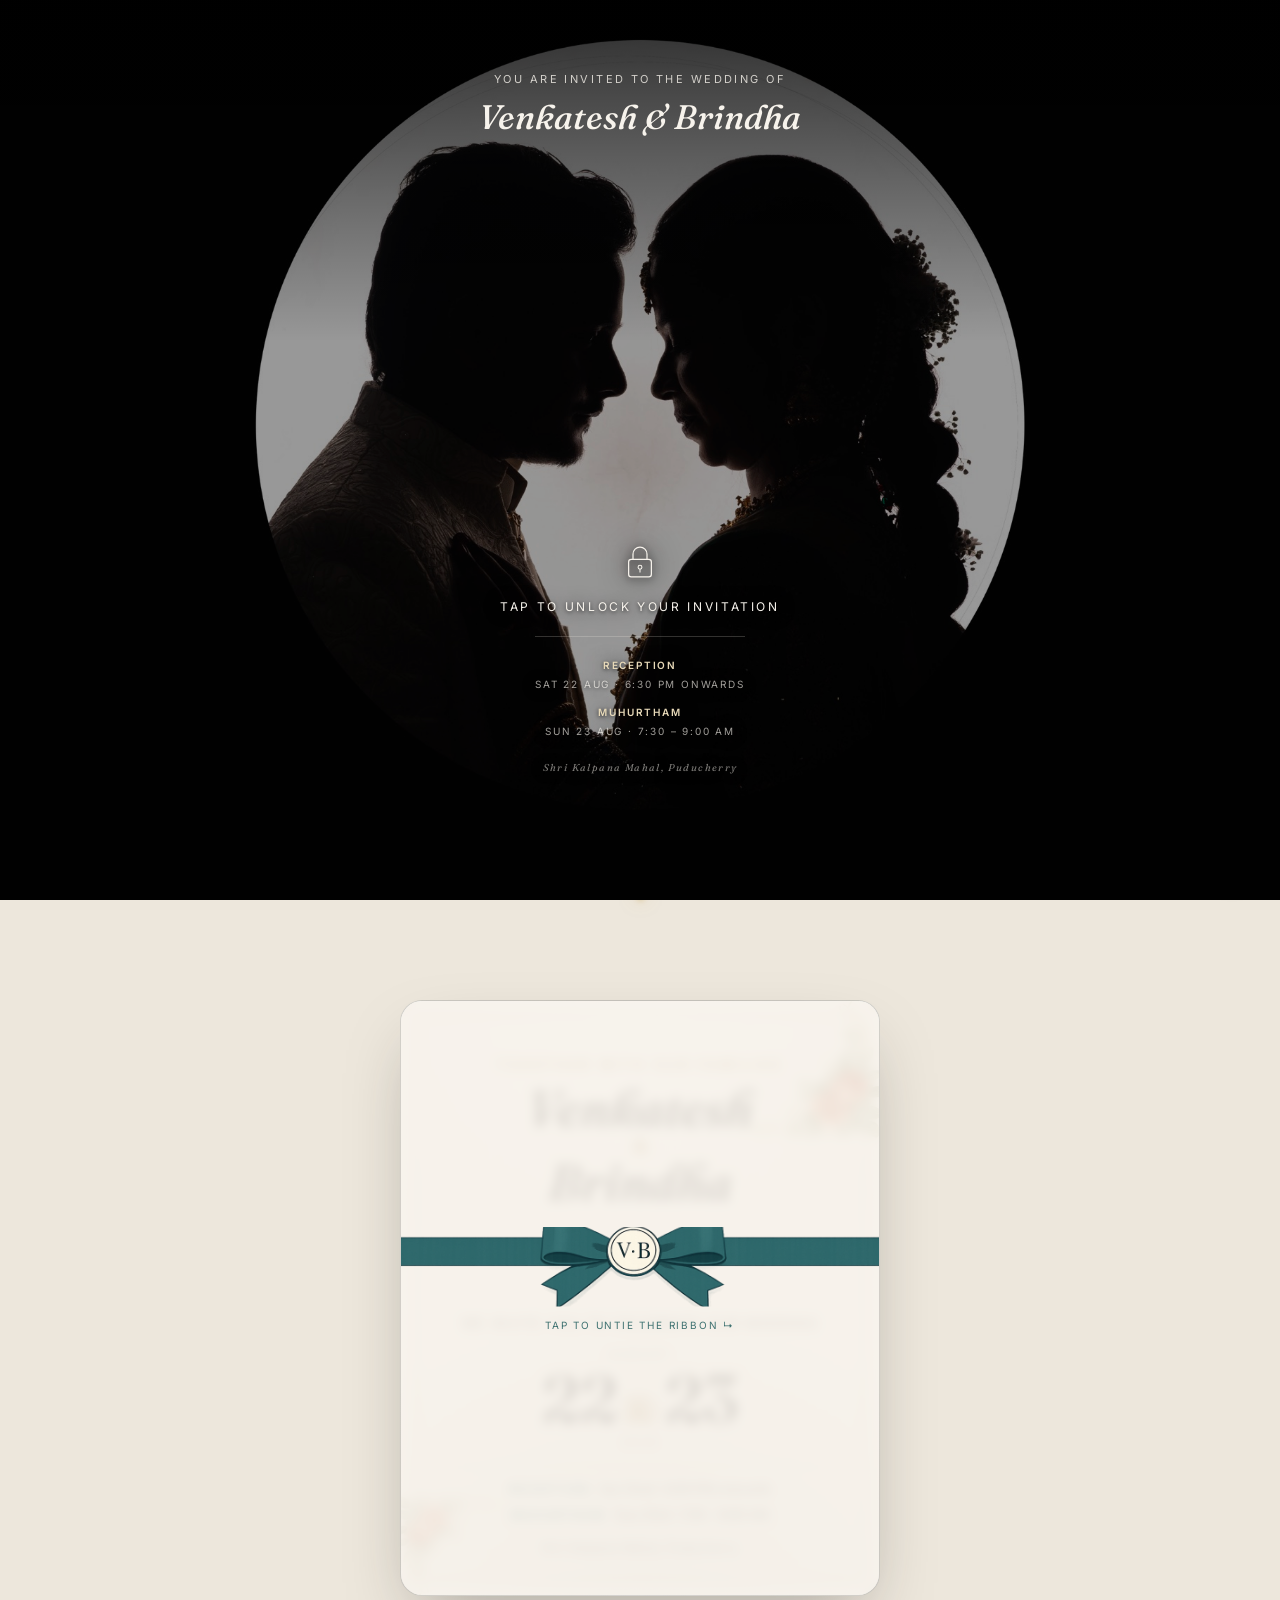
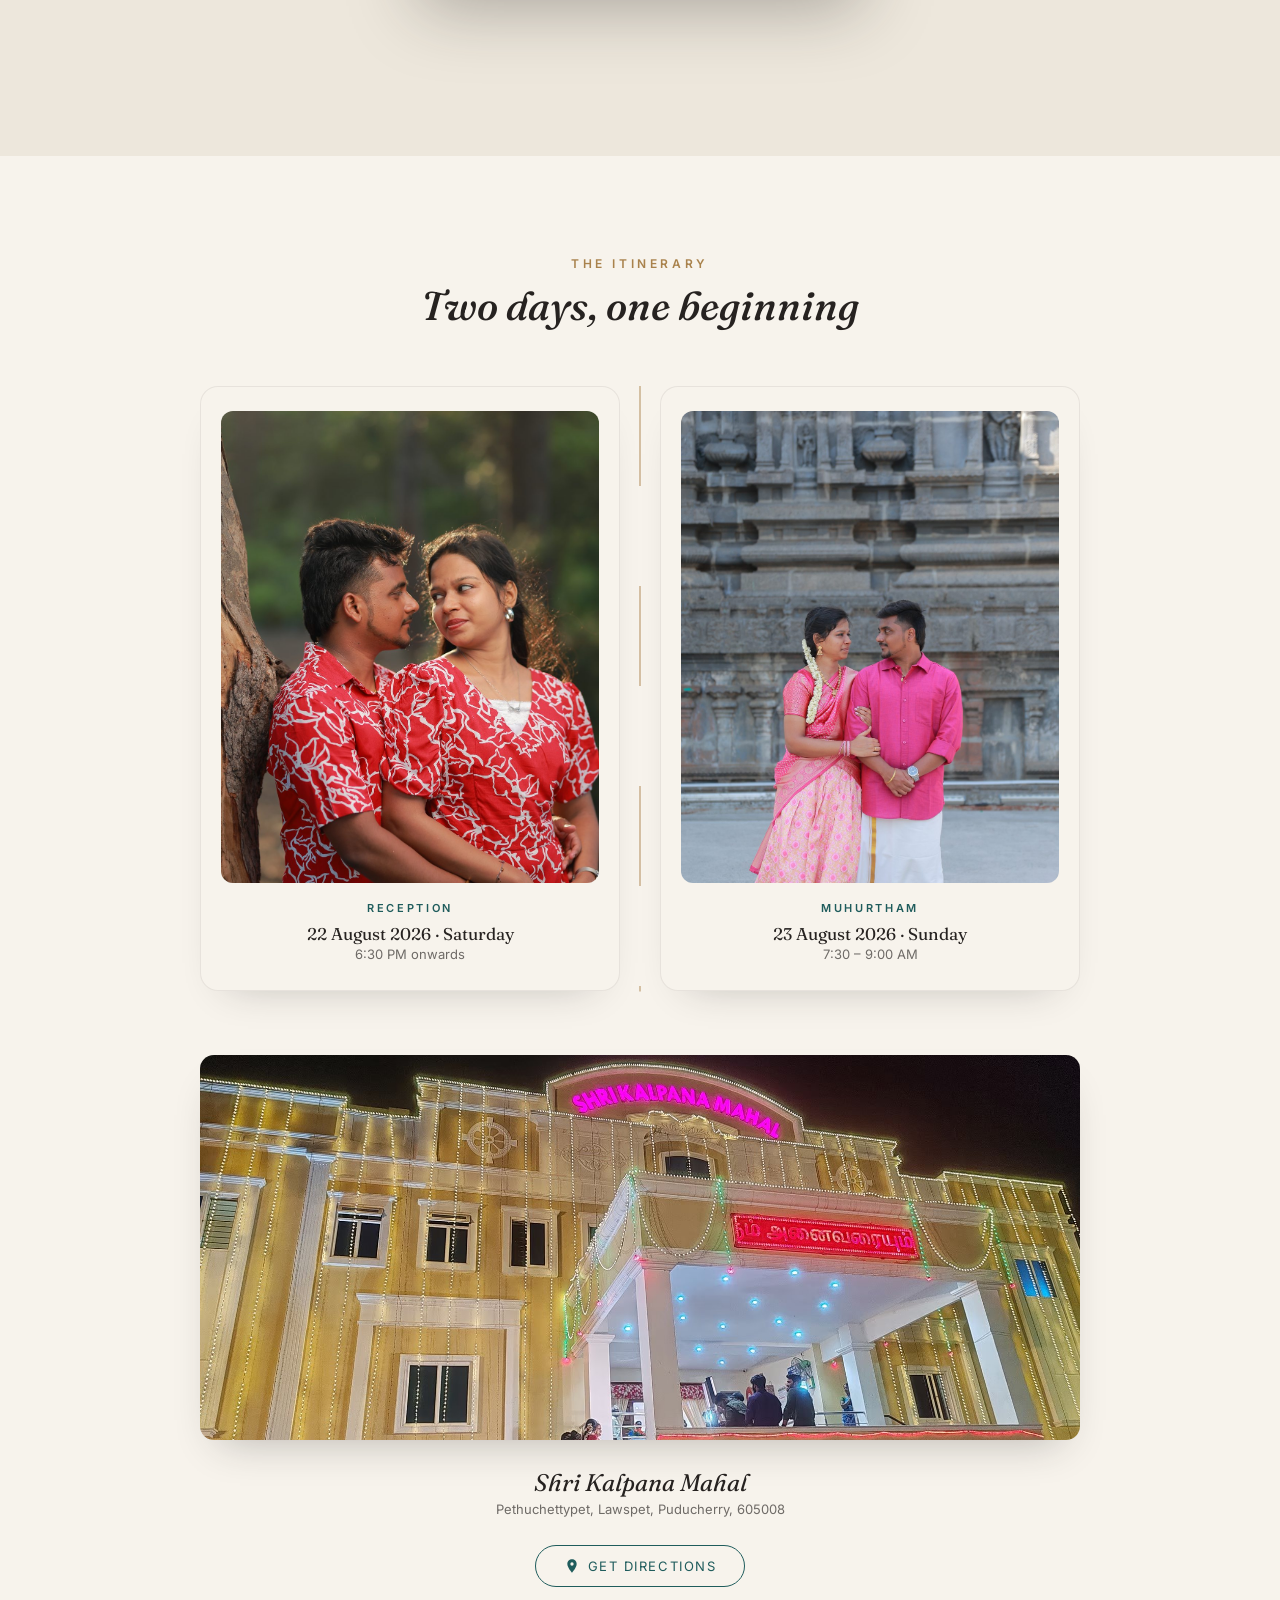
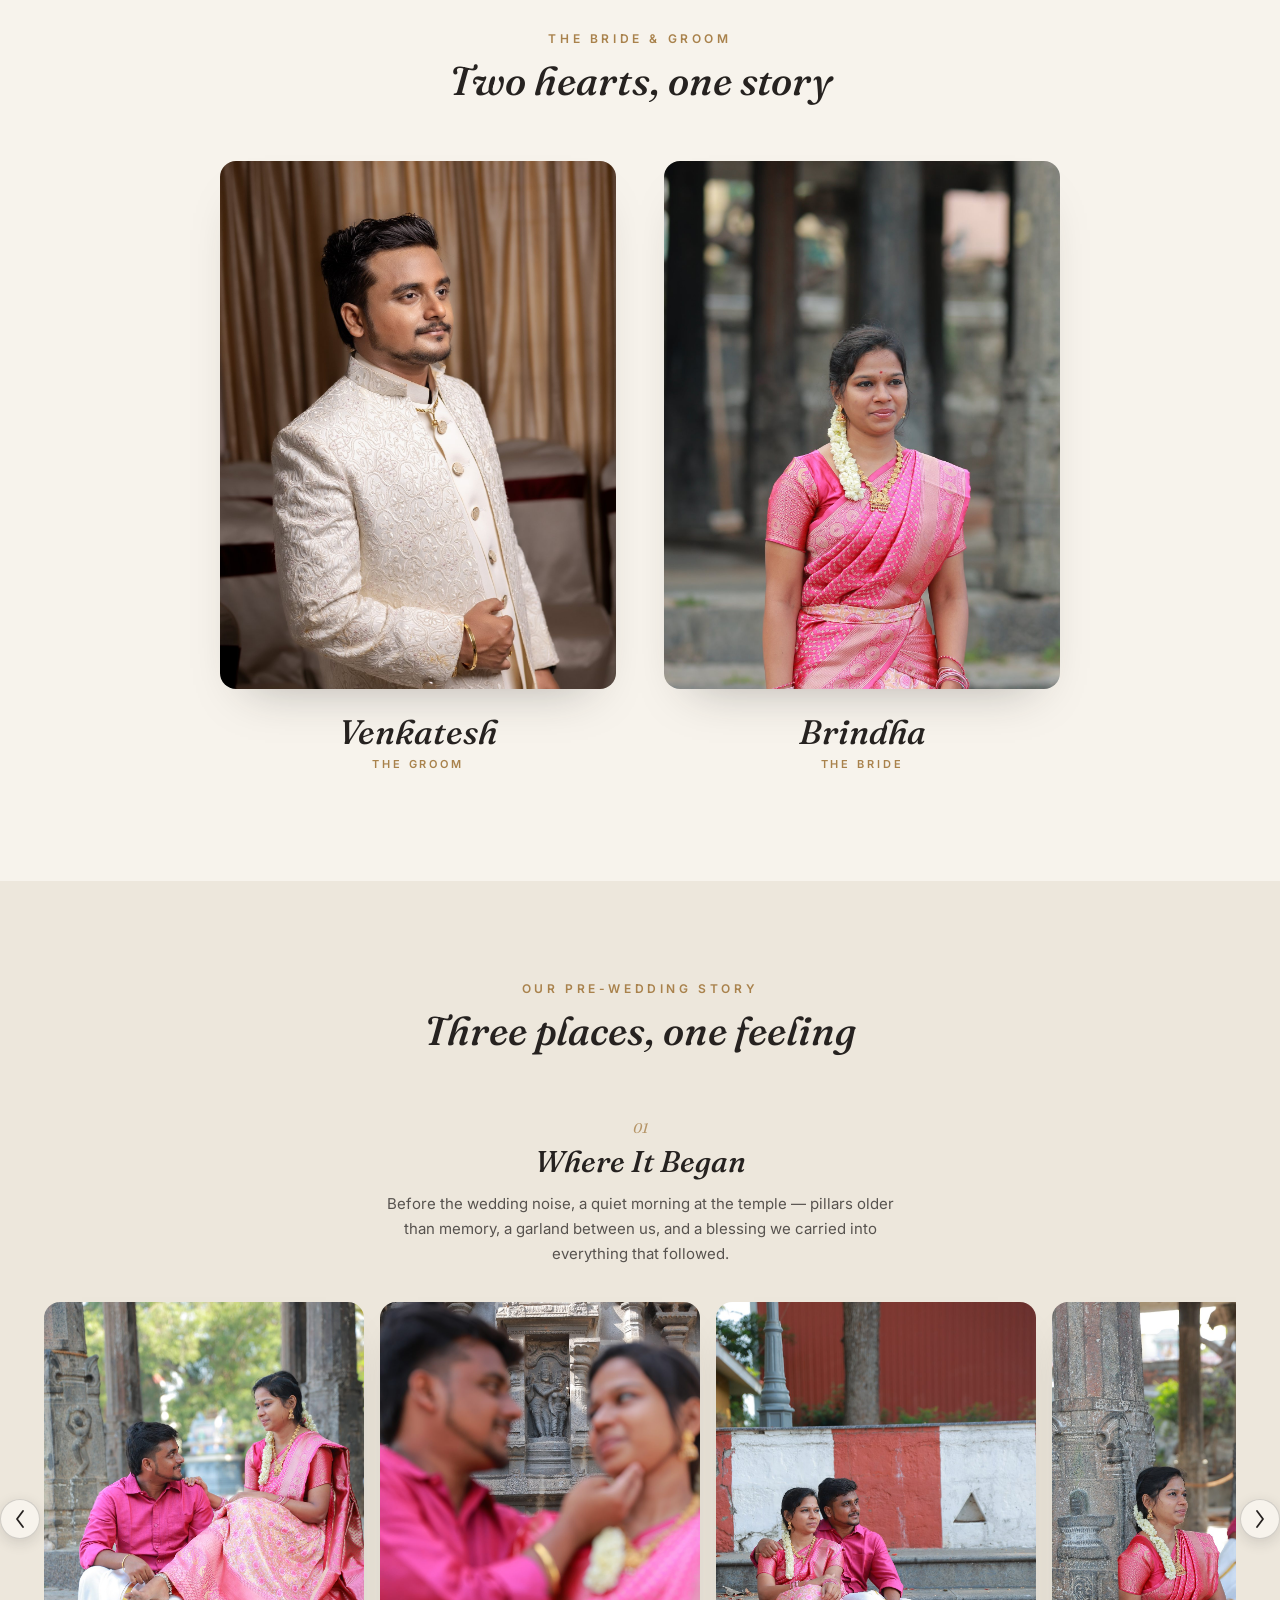
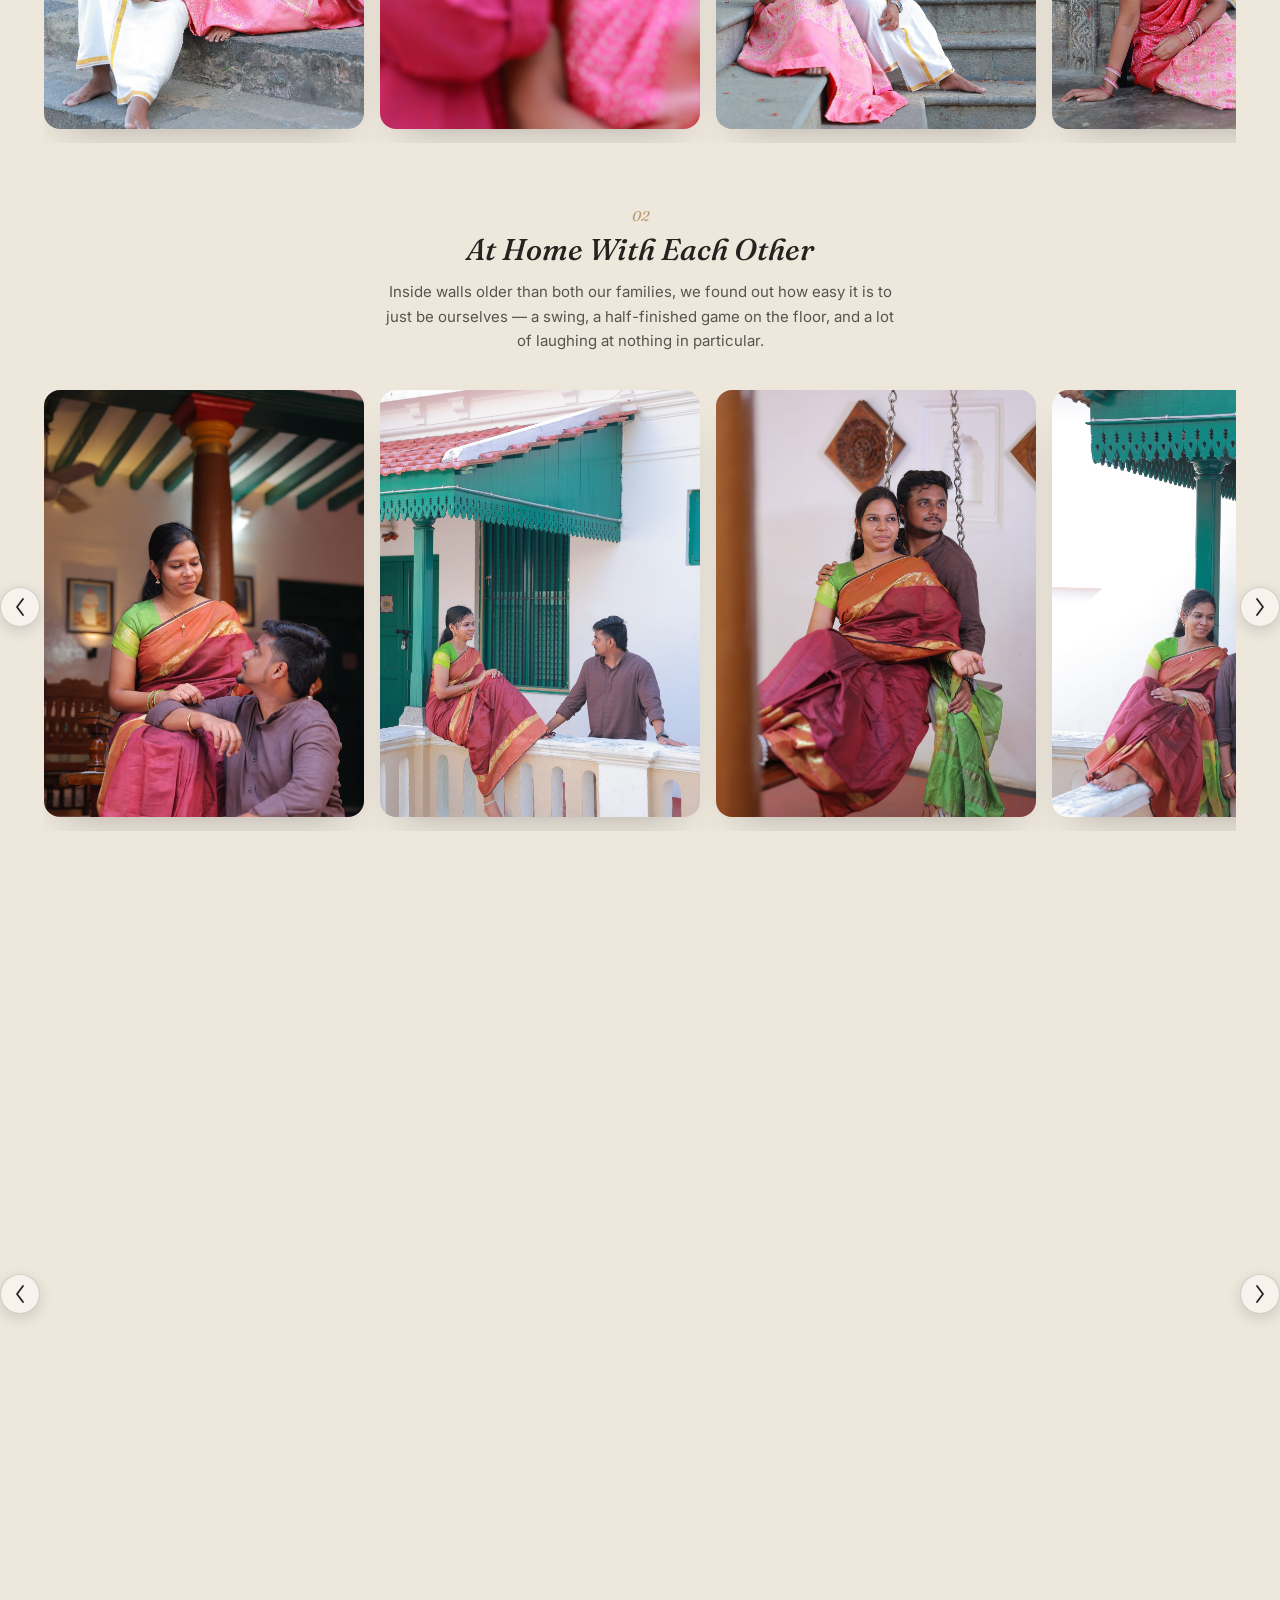
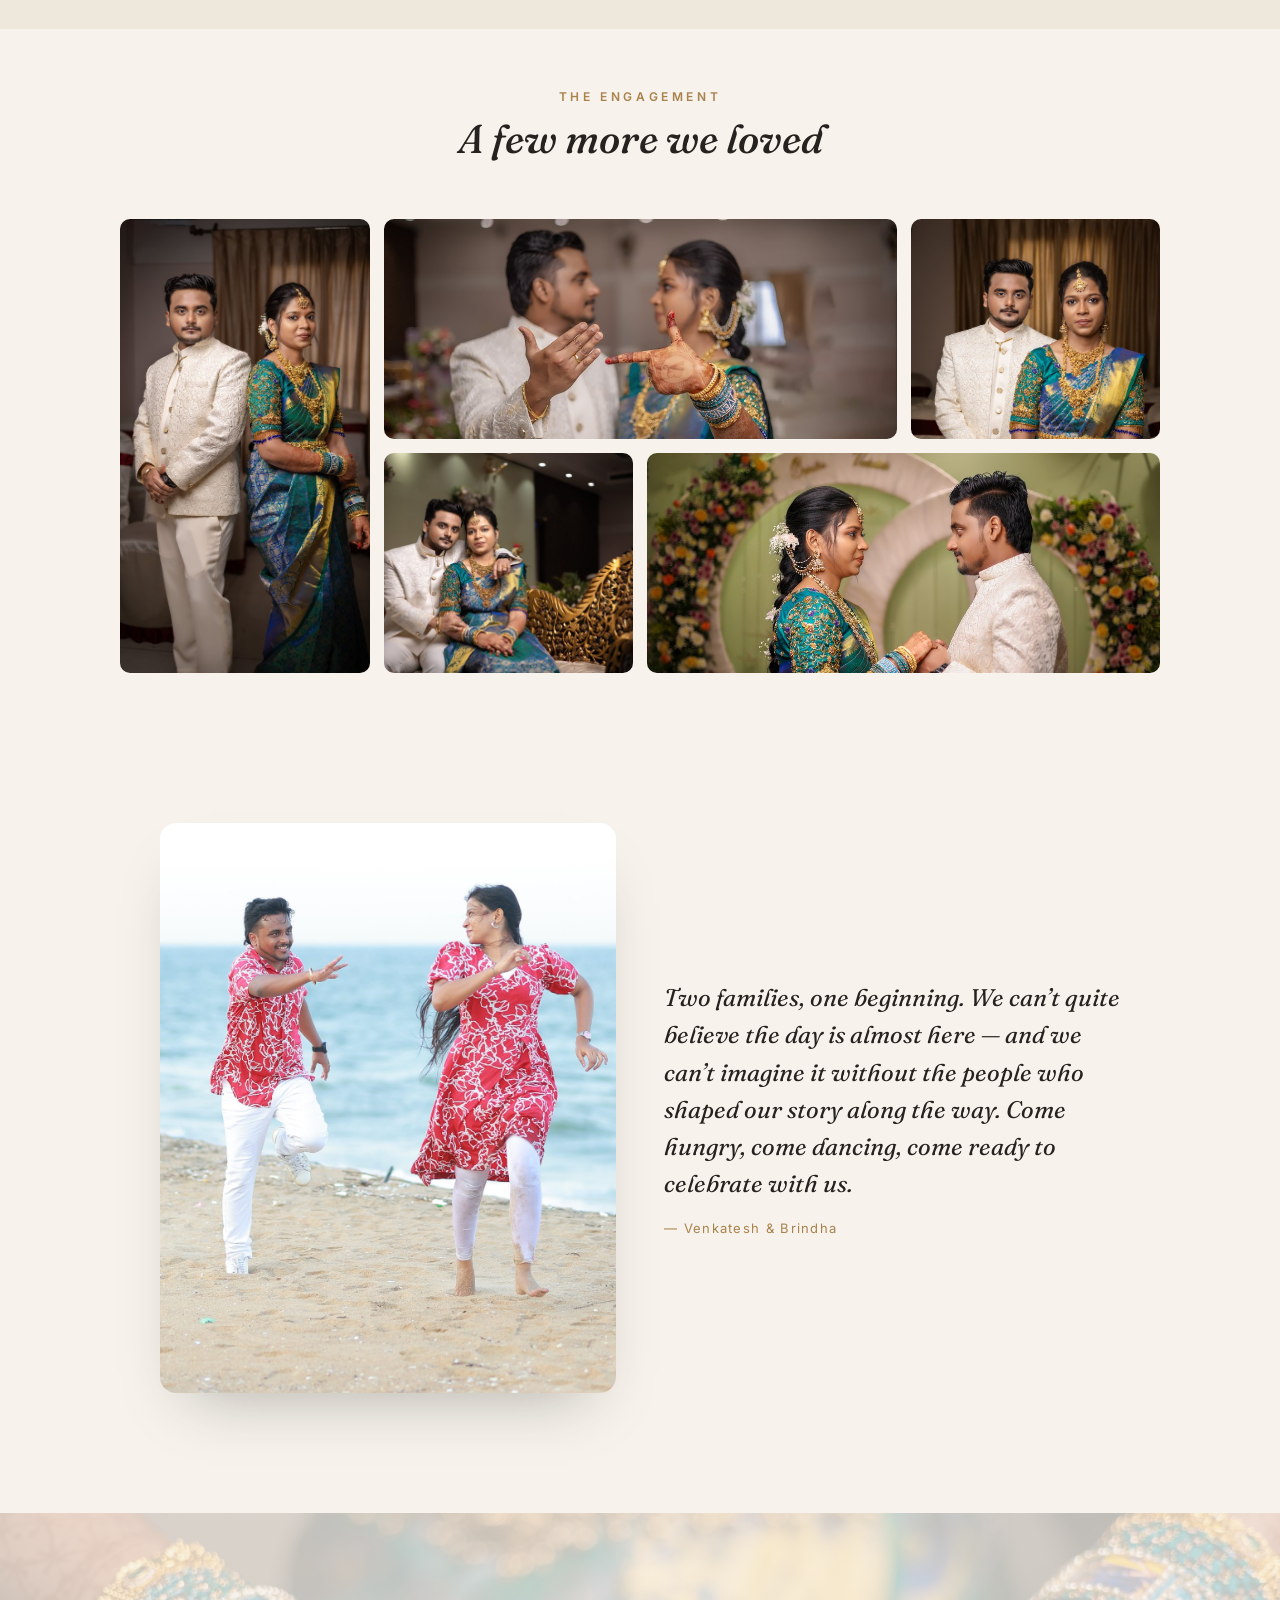
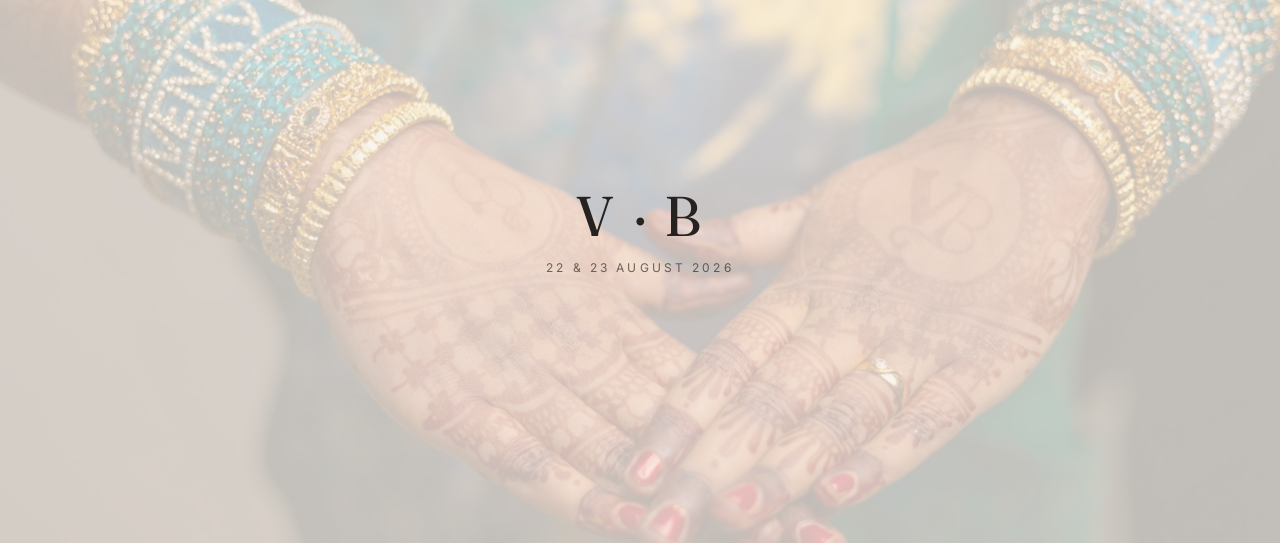
==== commit c360017f: "Fixes" ====
--- a/index.html
+++ b/index.html
@@ -154,6 +154,11 @@
           class="hero__photo"
           style="background-image: url(&quot;images/optimized/hero.jpg&quot;)"
         ></div>
+        <!-- portrait frame shown on desktop only — sits on top of the blurred bg -->
+        <div
+          class="hero__photo-frame"
+          style="background-image: url(&quot;images/optimized/hero.jpg&quot;)"
+        ></div>
       </div>
       <div class="hero__scrim"></div>
       <div class="hero__content">
@@ -398,6 +403,8 @@
             into everything that followed.
           </p>
         </div>
+        <div class="story__filmstrip-wrap">
+        <button class="story__arrow story__arrow--prev" aria-label="Previous photos"><svg viewBox="0 0 10 20" fill="none" xmlns="http://www.w3.org/2000/svg"><path d="M8 2L2 10l6 8" stroke="currentColor" stroke-width="1.8" stroke-linecap="round" stroke-linejoin="round"/></svg></button>
         <div class="story__filmstrip" data-filmstrip>
           <div class="story__photo">
             <img
@@ -439,7 +446,11 @@
               style="--focal: 65% 55%"
             />
           </div>
-        </div>
+        
+          <div class="story__photo"><img src="images/optimized/story-temple-06.jpg" alt="Venkatesh and Brindha in a tender forehead-to-forehead moment among temple pillars" loading="eager" style="--focal:50% 28%"></div>
+        </div>
+        <button class="story__arrow story__arrow--next" aria-label="Next photos"><svg viewBox="0 0 10 20" fill="none" xmlns="http://www.w3.org/2000/svg"><path d="M2 2l6 8-6 8" stroke="currentColor" stroke-width="1.8" stroke-linecap="round" stroke-linejoin="round"/></svg></button>
+      </div>
       </div>
 
       <div class="story__chapter">
@@ -452,6 +463,8 @@
             floor, and a lot of laughing at nothing in particular.
           </p>
         </div>
+        <div class="story__filmstrip-wrap">
+        <button class="story__arrow story__arrow--prev" aria-label="Previous photos"><svg viewBox="0 0 10 20" fill="none" xmlns="http://www.w3.org/2000/svg"><path d="M8 2L2 10l6 8" stroke="currentColor" stroke-width="1.8" stroke-linecap="round" stroke-linejoin="round"/></svg></button>
         <div class="story__filmstrip" data-filmstrip>
           <div class="story__photo">
             <img
@@ -502,6 +515,8 @@
             />
           </div>
         </div>
+        <button class="story__arrow story__arrow--next" aria-label="Next photos"><svg viewBox="0 0 10 20" fill="none" xmlns="http://www.w3.org/2000/svg"><path d="M2 2l6 8-6 8" stroke="currentColor" stroke-width="1.8" stroke-linecap="round" stroke-linejoin="round"/></svg></button>
+      </div>
       </div>
 
       <div class="story__chapter">
@@ -514,6 +529,8 @@
             was even there.
           </p>
         </div>
+        <div class="story__filmstrip-wrap">
+        <button class="story__arrow story__arrow--prev" aria-label="Previous photos"><svg viewBox="0 0 10 20" fill="none" xmlns="http://www.w3.org/2000/svg"><path d="M8 2L2 10l6 8" stroke="currentColor" stroke-width="1.8" stroke-linecap="round" stroke-linejoin="round"/></svg></button>
         <div class="story__filmstrip" data-filmstrip>
           <div class="story__photo">
             <img
@@ -564,6 +581,8 @@
             />
           </div>
         </div>
+        <button class="story__arrow story__arrow--next" aria-label="Next photos"><svg viewBox="0 0 10 20" fill="none" xmlns="http://www.w3.org/2000/svg"><path d="M2 2l6 8-6 8" stroke="currentColor" stroke-width="1.8" stroke-linecap="round" stroke-linejoin="round"/></svg></button>
+      </div>
       </div>
     </section>
 
--- a/css/style.css
+++ b/css/style.css
@@ -1,893 +1,1317 @@
 /* ===== tokens ===== */
-:root{
-  --ivory:#F7F3EC;
-  --stage:#EDE7DC;
-  --charcoal:#262220;
-  --sage:#8A9A7E;
-  --teal:#1F5C5C;
-  --bronze:#A9824C;
-}
-
-*{box-sizing:border-box; margin:0; padding:0;}
-html{scroll-behavior:smooth;}
+:root {
+  --ivory: #f7f3ec;
+  --stage: #ede7dc;
+  --charcoal: #262220;
+  --sage: #8a9a7e;
+  --teal: #1f5c5c;
+  --bronze: #a9824c;
+}
+
+* {
+  box-sizing: border-box;
+  margin: 0;
+  padding: 0;
+}
+html {
+  scroll-behavior: smooth;
+}
 
 /* ===== GATE OVERLAY (panels slide open to reveal hero) ===== */
-.go{
-  position:fixed; inset:0; z-index:200;
-  pointer-events:none;
-}
-body.gate-active{ overflow:hidden; pointer-events:none; }
+.go {
+  position: fixed;
+  inset: 0;
+  z-index: 200;
+  pointer-events: none;
+}
+body.gate-active {
+  overflow: hidden;
+  pointer-events: none;
+}
 
 /* The two door panels — deep charcoal with a warm gradient for material depth */
-.go__panel{
-  position:absolute; top:0; bottom:0;
-  width:50%;
-  background:linear-gradient(135deg,
-    #2e2a27 0%, #1e1a17 40%, #262220 70%, #1a1714 100%);
-  will-change:transform;
-  overflow:hidden;
-}
-.go__panel--l{ left:0; }
-.go__panel--r{ right:0; }
+.go__panel {
+  position: absolute;
+  top: 0;
+  bottom: 0;
+  width: 50%;
+  background: linear-gradient(
+    135deg,
+    #2e2a27 0%,
+    #1e1a17 40%,
+    #262220 70%,
+    #1a1714 100%
+  );
+  will-change: transform;
+  overflow: hidden;
+}
+.go__panel--l {
+  left: 0;
+}
+.go__panel--r {
+  right: 0;
+}
 
 /* V / B watermark monogram — large faint letter giving each door its identity */
-.go__mono{
-  position:absolute;
-  top:50%; left:50%;
-  transform:translate(-50%,-50%);
-  font-family:'Fraunces', serif;
-  font-style:italic;
-  font-weight:500;
-  font-size:clamp(140px, 30vw, 220px);
-  color:rgba(169,130,76,0.07);
-  line-height:1;
-  pointer-events:none;
-  user-select:none;
+.go__mono {
+  position: absolute;
+  top: 50%;
+  left: 50%;
+  transform: translate(-50%, -50%);
+  font-family: "Fraunces", serif;
+  font-style: italic;
+  font-weight: 500;
+  font-size: clamp(140px, 30vw, 220px);
+  color: rgba(169, 130, 76, 0.07);
+  line-height: 1;
+  pointer-events: none;
+  user-select: none;
 }
 
 /* Outer decorative frame */
-.go__panel-inner{
-  position:absolute;
-  inset:20px 16px;
-  border:1px solid rgba(169,130,76,0.4);
-  border-radius:3px;
+.go__panel-inner {
+  position: absolute;
+  inset: 20px 16px;
+  border: 1px solid rgba(169, 130, 76, 0.4);
+  border-radius: 3px;
 }
 /* Inner second frame — creates depth/layered door panel look */
-.go__panel-inner::before{
-  content:"";
-  position:absolute;
-  inset:12px;
-  border:1px solid rgba(169,130,76,0.2);
-  border-radius:1px;
+.go__panel-inner::before {
+  content: "";
+  position: absolute;
+  inset: 12px;
+  border: 1px solid rgba(169, 130, 76, 0.2);
+  border-radius: 1px;
 }
 /* Subtle corner ornaments on inner frame */
-.go__panel-inner::after{
-  content:"";
-  position:absolute;
-  inset:24px;
-  border-top:1px solid rgba(169,130,76,0.12);
-  border-bottom:1px solid rgba(169,130,76,0.12);
+.go__panel-inner::after {
+  content: "";
+  position: absolute;
+  inset: 24px;
+  border-top: 1px solid rgba(169, 130, 76, 0.12);
+  border-bottom: 1px solid rgba(169, 130, 76, 0.12);
 }
 
 /* Center seam — bright bronze line with a halo glow suggesting the lock */
-.go__seam{
-  position:absolute;
-  top:0; bottom:0;
-  left:50%;
-  width:3px;
-  margin-left:-1.5px;
-  background:linear-gradient(to bottom,
+.go__seam {
+  position: absolute;
+  top: 0;
+  bottom: 0;
+  left: 50%;
+  width: 3px;
+  margin-left: -1.5px;
+  background: linear-gradient(
+    to bottom,
     transparent 0%,
-    rgba(169,130,76,0.6) 10%,
-    rgba(200,162,80,1) 30%,
-    rgba(220,180,90,1) 50%,
-    rgba(200,162,80,1) 70%,
-    rgba(169,130,76,0.6) 90%,
-    transparent 100%);
+    rgba(169, 130, 76, 0.6) 10%,
+    rgba(200, 162, 80, 1) 30%,
+    rgba(220, 180, 90, 1) 50%,
+    rgba(200, 162, 80, 1) 70%,
+    rgba(169, 130, 76, 0.6) 90%,
+    transparent 100%
+  );
   box-shadow:
-    0 0 18px rgba(200,162,80,0.6),
-    0 0 6px rgba(200,162,80,1);
-  z-index:2;
+    0 0 18px rgba(200, 162, 80, 0.6),
+    0 0 6px rgba(200, 162, 80, 1);
+  z-index: 2;
 }
 
 /* Lock icon centered at the seam */
-.go__lock{
-  position:absolute;
-  top:50%; left:50%;
-  transform:translate(-50%,-50%);
-  width:56px; height:56px;
-  color:var(--ivory);
-  will-change:transform,opacity;
-  z-index:3;
-}
-.go__lock svg{ width:100%; height:100%; overflow:visible; }
-.go__shackle{ transform-origin:50% 100%; transform-box:fill-box; }
-body{
-  font-family:'Inter',sans-serif;
-  color:var(--charcoal);
-  background:var(--ivory);
-  overflow-x:hidden;
-  animation:pageReveal 0.45s ease forwards;
-}
-@keyframes pageReveal{
-  from{ opacity:0; }
-  to{ opacity:1; }
-}
-img{max-width:100%; display:block;}
-section{position:relative;}
+.go__lock {
+  position: absolute;
+  top: 50%;
+  left: 50%;
+  transform: translate(-50%, -50%);
+  width: 56px;
+  height: 56px;
+  color: var(--ivory);
+  will-change: transform, opacity;
+  z-index: 3;
+}
+.go__lock svg {
+  width: 100%;
+  height: 100%;
+  overflow: visible;
+}
+.go__shackle {
+  transform-origin: 50% 100%;
+  transform-box: fill-box;
+}
+body {
+  font-family: "Inter", sans-serif;
+  color: var(--charcoal);
+  background: var(--ivory);
+  overflow-x: hidden;
+  animation: pageReveal 0.45s ease forwards;
+}
+@keyframes pageReveal {
+  from {
+    opacity: 0;
+  }
+  to {
+    opacity: 1;
+  }
+}
+img {
+  max-width: 100%;
+  display: block;
+}
+section {
+  position: relative;
+}
 
 /* shared reveal-on-scroll (JS toggles .is-visible) */
-.reveal, .reveal-left, .reveal-right{
-  opacity:0;
-  transition:opacity 0.8s ease, transform 0.8s cubic-bezier(.22,.61,.36,1);
-}
-.reveal{ transform:translateY(16px); }
-.reveal-left{ transform:translateX(-24px); }
-.reveal-right{ transform:translateX(24px); }
-.reveal.is-visible, .reveal-left.is-visible, .reveal-right.is-visible{
-  opacity:1;
-  transform:none;
-}
-@media (prefers-reduced-motion: reduce){
-  .reveal, .reveal-left, .reveal-right{ transition:none; opacity:1; transform:none; }
-}
-
-.section-eyebrow{
-  text-align:center;
-  font-size:12px;
-  letter-spacing:0.3em;
-  text-transform:uppercase;
-  color:var(--bronze);
-  font-weight:600;
-  margin-bottom:10px;
-}
-.section-heading{
-  text-align:center;
-  font-family:'Fraunces', serif;
-  font-style:italic;
-  font-weight:500;
-  font-size:clamp(28px, 4vw, 40px);
-  margin-bottom:56px;
+.reveal,
+.reveal-left,
+.reveal-right {
+  opacity: 0;
+  transition:
+    opacity 0.8s ease,
+    transform 0.8s cubic-bezier(0.22, 0.61, 0.36, 1);
+}
+.reveal {
+  transform: translateY(16px);
+}
+.reveal-left {
+  transform: translateX(-24px);
+}
+.reveal-right {
+  transform: translateX(24px);
+}
+.reveal.is-visible,
+.reveal-left.is-visible,
+.reveal-right.is-visible {
+  opacity: 1;
+  transform: none;
+}
+@media (prefers-reduced-motion: reduce) {
+  .reveal,
+  .reveal-left,
+  .reveal-right {
+    transition: none;
+    opacity: 1;
+    transform: none;
+  }
+}
+
+.section-eyebrow {
+  text-align: center;
+  font-size: 12px;
+  letter-spacing: 0.3em;
+  text-transform: uppercase;
+  color: var(--bronze);
+  font-weight: 600;
+  margin-bottom: 10px;
+}
+.section-heading {
+  text-align: center;
+  font-family: "Fraunces", serif;
+  font-style: italic;
+  font-weight: 500;
+  font-size: clamp(28px, 4vw, 40px);
+  margin-bottom: 56px;
 }
 
 /* ===== 1. HERO ===== */
-.hero{
-  height:100vh; /* fallback for browsers without svh support */
-  height:100svh; /* accounts for mobile browser chrome so bottom content stays visible */
-  min-height:560px;
-  overflow:hidden;
-  display:flex;
-  align-items:flex-start;
-  justify-content:center;
-  background:#000000;
-}
-.hero__photo-wrap{
-  position:absolute; inset:0;
-  overflow:hidden;
-}
-.hero__photo{
-  position:absolute; inset:0;
-  background-size:cover;
-  background-position:center 10%;
-  animation:kenburns 14s ease-out forwards;
-}
-@keyframes heroPhotoIn{
-  from{ opacity:0; transform:translateY(60px); }
-  to{ opacity:1; transform:translateY(0); }
-}
-@keyframes kenburns{
-  from{ transform:scale(1); }
-  to{ transform:scale(1.08); }
-}
-.hero__scrim{
-  position:absolute; inset:0;
-  /* dark band at top (for the names) and bottom (for the scroll cue), clear through the middle where faces sit */
-  background:linear-gradient(to bottom,
-    rgba(38,34,32,0.55) 0%,
-    rgba(38,34,32,0.08) 18%,
-    rgba(38,34,32,0) 38%,
-    rgba(38,34,32,0) 70%,
-    rgba(38,34,32,0.45) 100%);
-}
-.hero__content{
-  position:relative;
-  z-index:1;
-  text-align:center;
-  color:var(--ivory);
-  padding-top:32px;
-}
-.hero__eyebrow{
-  font-size:11px;
-  letter-spacing:0.22em;
-  text-transform:uppercase;
-  opacity:0;
-  margin-bottom:8px;
-  animation:wordIn 0.9s ease forwards 0.1s;
-}
-.hero__names{
-  font-family:'Fraunces', serif;
-  font-style:italic;
-  font-weight:500;
-  font-size:clamp(38px, 8vw, 72px);
-  line-height:1.05;
-  letter-spacing:0.01em;
-}
-.hero__names .word{
-  display:inline-block;
-  opacity:0;
-  animation:wordIn 0.9s ease forwards;
-}
-.hero__names .word:nth-child(1){ animation-delay:0.3s; }
-.hero__names .word:nth-child(3){ animation-delay:0.7s; }
-.hero__amp{
-  display:inline-block;
-  margin:0 14px;
-  font-size:0.5em;
-  font-style:normal;
-  color:#E7D9B8;
-  opacity:0;
-  animation:wordIn 0.9s ease forwards 0.55s;
-}
-@keyframes wordIn{
-  from{ opacity:0; transform:translateY(14px); }
-  to{ opacity:1; transform:translateY(0); }
-}
-.hero__date{
-  margin-top:18px;
-  font-size:13px;
-  letter-spacing:0.28em;
-  text-transform:uppercase;
-  opacity:0;
-  animation:wordIn 0.9s ease forwards 1.05s;
-}
-.hero__scroll{
-  position:absolute;
-  bottom:30px; left:0; right:0;
-  z-index:1;
-  color:var(--ivory);
-  text-decoration:none;
-  display:flex;
-  flex-direction:column;
-  align-items:center;
-  gap:10px;
-  opacity:0;
-  animation:wordIn 1s ease forwards 1.6s, bob 2.2s ease-in-out infinite 2.6s;
-  text-shadow:0 1px 10px rgba(0,0,0,0.5);
-}
-.hero__scroll-line{
-  width:1px; height:36px;
-  background:rgba(247,243,236,0.85);
-}
-.hero__scroll-label{
-  font-size:13px;
-  letter-spacing:0.24em;
-  text-transform:uppercase;
-  font-weight:500;
-}
-.hero__scroll-chevron{
-  width:18px; height:9px;
-  color:var(--ivory);
-  opacity:0.85;
-}
-@keyframes bob{
-  0%,100%{ transform:translateY(0); }
-  50%{ transform:translateY(8px); }
-}
-@media (max-width: 480px){
-  .hero__scroll{ bottom:20px; left:0; right:0; }
-  .hero__scroll-line{ height:30px; }
+.hero {
+  height: 100vh; /* fallback for browsers without svh support */
+  height: 100svh; /* accounts for mobile browser chrome so bottom content stays visible */
+  min-height: 560px;
+  overflow: hidden;
+  display: flex;
+  align-items: flex-start;
+  justify-content: center;
+  background: #000000;
+}
+.hero__photo-wrap {
+  position: absolute;
+  inset: 0;
+  overflow: hidden;
+}
+.hero__photo {
+  position: absolute;
+  inset: 0;
+  background-size: cover;
+  background-position: center 10%;
+  animation: kenburns 14s ease-out forwards;
+}
+/* ── Desktop only: blurred full-bleed bg + centered sharp portrait frame ── */
+.hero__photo-frame {
+  display: none;
+} /* hidden on mobile */
+
+@media (min-width: 860px) {
+  /* hero__photo becomes the blurred full-bleed background */
+  .hero__photo {
+    background-size: cover !important;
+    background-position: center 10% !important;
+    filter: blur(26px) brightness(0.42) saturate(0.75);
+    transform: scale(1.07); /* kill blur fringing at edges */
+  }
+
+  /* Sharp portrait frame — centered, wider, cropped at hip level */
+  .hero__photo-frame {
+    display: block;
+    position: absolute;
+    top: 0;
+    bottom: 0;
+    left: 50%;
+    width: 72vh; /* broader than before */
+    max-width: 660px;
+    transform: translateX(-50%);
+    background-size: auto 138%; /* zoomed in so hips fall at bottom edge */
+    background-position: center 4%;
+    box-shadow: 0 0 100px rgba(0, 0, 0, 0.5);
+  }
+}
+@keyframes heroPhotoIn {
+  from {
+    opacity: 0;
+    transform: translateY(60px);
+  }
+  to {
+    opacity: 1;
+    transform: translateY(0);
+  }
+}
+@keyframes kenburns {
+  from {
+    transform: scale(1);
+  }
+  to {
+    transform: scale(1.08);
+  }
+}
+.hero__scrim {
+  position: absolute;
+  inset: 0;
+  z-index: 1;
+  background: linear-gradient(
+    to bottom,
+    rgba(38, 34, 32, 0.6) 0%,
+    rgba(38, 34, 32, 0.08) 18%,
+    rgba(38, 34, 32, 0) 38%,
+    rgba(38, 34, 32, 0) 65%,
+    rgba(38, 34, 32, 0.65) 88%,
+    rgba(38, 34, 32, 0.8) 100%
+  );
+}
+.hero__content {
+  position: relative;
+  z-index: 2;
+  text-align: center;
+  color: var(--ivory);
+  padding-top: 32px;
+}
+.hero__eyebrow {
+  font-size: 11px;
+  letter-spacing: 0.22em;
+  text-transform: uppercase;
+  opacity: 0;
+  margin-bottom: 8px;
+  animation: wordIn 0.9s ease forwards 0.1s;
+}
+.hero__names {
+  font-family: "Fraunces", serif;
+  font-style: italic;
+  font-weight: 500;
+  font-size: clamp(38px, 8vw, 72px);
+  line-height: 1.05;
+  letter-spacing: 0.01em;
+}
+.hero__names .word {
+  display: inline-block;
+  opacity: 0;
+  animation: wordIn 0.9s ease forwards;
+}
+.hero__names .word:nth-child(1) {
+  animation-delay: 0.3s;
+}
+.hero__names .word:nth-child(3) {
+  animation-delay: 0.7s;
+}
+.hero__amp {
+  display: inline-block;
+  margin: 0 14px;
+  font-size: 0.5em;
+  font-style: normal;
+  color: #e7d9b8;
+  opacity: 0;
+  animation: wordIn 0.9s ease forwards 0.55s;
+}
+@keyframes wordIn {
+  from {
+    opacity: 0;
+    transform: translateY(14px);
+  }
+  to {
+    opacity: 1;
+    transform: translateY(0);
+  }
+}
+.hero__date {
+  margin-top: 18px;
+  font-size: 13px;
+  letter-spacing: 0.28em;
+  text-transform: uppercase;
+  opacity: 0;
+  animation: wordIn 0.9s ease forwards 1.05s;
+}
+.hero__scroll {
+  position: absolute;
+  bottom: 28px;
+  left: 0;
+  right: 0;
+  z-index: 2;
+  color: var(--ivory);
+  text-decoration: none;
+  display: flex;
+  flex-direction: column;
+  align-items: center;
+  gap: 8px;
+  opacity: 0;
+  animation:
+    wordIn 1s ease forwards 1.6s,
+    bob 2.2s ease-in-out infinite 2.6s;
+  text-shadow:
+    0 2px 12px rgba(0, 0, 0, 0.85),
+    0 1px 4px rgba(0, 0, 0, 0.9);
+}
+.hero__scroll-line {
+  width: 2px;
+  height: 40px;
+  background: rgba(247, 243, 236, 1);
+  box-shadow: 0 0 8px rgba(247, 243, 236, 0.5);
+}
+.hero__scroll-label {
+  font-size: 13px;
+  letter-spacing: 0.28em;
+  text-transform: uppercase;
+  font-weight: 600;
+}
+.hero__scroll-chevron {
+  width: 22px;
+  height: 11px;
+  color: var(--ivory);
+  opacity: 1;
+  filter: drop-shadow(0 1px 4px rgba(0, 0, 0, 0.8));
+}
+@keyframes bob {
+  0%,
+  100% {
+    transform: translateY(0);
+  }
+  50% {
+    transform: translateY(9px);
+  }
+}
+@media (max-width: 480px) {
+  .hero__scroll {
+    bottom: 20px;
+    left: 0;
+    right: 0;
+  }
+  .hero__scroll-line {
+    height: 30px;
+  }
 }
 
 /* ===== 2. INVITATION CARD ===== */
-.invite-section{
-  background:var(--stage);
-  padding:100px 20px 70px;
-  display:flex;
-  flex-direction:column;
-  align-items:center;
-}
-.invite-card{
-  position:relative;
-  width:100%;
-  max-width:480px;
-  min-height:520px;
+.invite-section {
+  background: var(--stage);
+  padding: 100px 20px 70px;
+  display: flex;
+  flex-direction: column;
+  align-items: center;
+}
+.invite-card {
+  position: relative;
+  width: 100%;
+  max-width: 480px;
+  min-height: 520px;
   background:
-    radial-gradient(120% 90% at 50% 0%, rgba(255,255,255,0.55), rgba(255,255,255,0) 55%),
-    radial-gradient(140% 100% at 50% 110%, rgba(38,34,32,0.10), rgba(38,34,32,0) 60%),
+    radial-gradient(
+      120% 90% at 50% 0%,
+      rgba(255, 255, 255, 0.55),
+      rgba(255, 255, 255, 0) 55%
+    ),
+    radial-gradient(
+      140% 100% at 50% 110%,
+      rgba(38, 34, 32, 0.1),
+      rgba(38, 34, 32, 0) 60%
+    ),
     var(--ivory);
-  border:1px solid rgba(38,34,32,0.18);
-  border-radius:22px;
+  border: 1px solid rgba(38, 34, 32, 0.18);
+  border-radius: 22px;
   box-shadow:
-    0 1px 0 rgba(255,255,255,0.6) inset,
-    0 0 0 8px rgba(255,255,255,0.35) inset,
-    0 30px 70px -20px rgba(38,34,32,0.35);
-  overflow:hidden;
-  padding:56px 44px 40px;
-  text-align:center;
-}
-.invite-card::before{
-  content:"";
-  position:absolute; inset:0;
-  z-index:0;
-  opacity:0.5;
-  mix-blend-mode:multiply;
-  background-image:url("data:image/svg+xml;utf8,<svg xmlns='http://www.w3.org/2000/svg' width='160' height='160'><filter id='n'><feTurbulence type='fractalNoise' baseFrequency='0.9' numOctaves='2' stitchTiles='stitch'/><feColorMatrix type='matrix' values='0 0 0 0 0  0 0 0 0 0  0 0 0 0 0  0 0 0 0.05 0'/></filter><rect width='100%25' height='100%25' filter='url(%23n)'/></svg>");
-}
-.invite-card::after{
-  content:"";
-  position:absolute; inset:14px;
-  border:1px solid rgba(169,130,76,0.35);
-  border-radius:12px;
-  z-index:0;
-  pointer-events:none;
-}
-.bouquet{
-  position:absolute;
-  z-index:0;
-  background-size:cover;
-  background-repeat:no-repeat;
-  pointer-events:none;
-}
-.bouquet.tr{ width:220px; height:165px; top:-18px; right:-28px; transform:rotate(180deg); opacity:0.95; }
-.bouquet.bl{ width:160px; height:120px; bottom:-14px; left:-22px; opacity:0.7; }
-
-.invite-card__content{ position:relative; z-index:1; }
-.eyebrow{
-  font-size:12px;
-  letter-spacing:0.32em;
-  color:var(--bronze);
-  font-weight:600;
-  margin:0 0 10px;
-  text-transform:uppercase;
-}
-.invite-names{
-  font-family:'Fraunces', serif;
-  font-style:italic;
-  font-weight:500;
-  font-size:50px;
-  color:var(--charcoal);
-  line-height:1.05;
-  margin:0 0 6px;
-}
-.invite-names .amp{
-  display:block;
-  font-size:20px;
-  color:var(--bronze);
-  font-style:normal;
-}
-.flourish{ width:130px; height:auto; margin:0 auto 14px; opacity:0.9; }
-.invite-line{
-  font-size:13px;
-  letter-spacing:0.12em;
-  color:var(--charcoal);
-  opacity:0.75;
-  margin:0 0 16px;
-  text-transform:uppercase;
-}
-.date-hero{ margin:0 0 16px; }
-.date-hero .month{
-  display:block;
-  font-size:11px;
-  letter-spacing:0.24em;
-  color:var(--charcoal);
-  opacity:0.55;
-  margin-bottom:4px;
-  text-transform:uppercase;
-}
-.date-hero .day-num{
-  font-family:'Fraunces', serif;
-  font-weight:500;
-  font-size:66px;
-  line-height:1;
-  color:var(--charcoal);
-}
-.date-hero .day-num .sep{ color:var(--bronze); font-size:0.55em; margin:0 6px; }
-.date-hero .year{
-  display:block;
-  font-size:11px;
-  letter-spacing:0.24em;
-  color:var(--charcoal);
-  opacity:0.55;
-  margin-top:4px;
-}
-.events{
-  display:flex;
-  flex-direction:column;
-  gap:10px;
-  margin:0 0 18px;
-  padding-top:14px;
-  border-top:1px solid rgba(169,130,76,0.25);
-}
-.event-row{
-  display:flex;
-  align-items:baseline;
-  justify-content:center;
-  gap:10px;
-}
-.event-row .label{
-  font-size:11px;
-  letter-spacing:0.2em;
-  color:var(--teal);
-  font-weight:600;
-  text-transform:uppercase;
-}
-.event-row .meta{
-  font-size:13px;
-  color:var(--charcoal);
-  opacity:0.75;
-  font-family:'Fraunces', serif;
-}
-.venue{ font-size:12px; color:var(--charcoal); opacity:0.6; letter-spacing:0.04em; }
-
-.frost{
-  position:absolute; inset:0;
-  z-index:2;
-  background:rgba(247,243,236,0.86);
-  backdrop-filter:blur(6px);
-  transition:opacity 0.9s ease, backdrop-filter 0.9s ease;
-}
-.ribbon-wrap{
-  position:absolute;
-  left:-30px; right:-30px;
-  top:38%;
-  z-index:3;
-  height:80px;
-  background-size:cover;
-  background-position:center;
-  transition:transform 0.8s cubic-bezier(.22,.61,.36,1), opacity 0.6s ease;
-}
-.tap-hint{
-  position:absolute;
-  z-index:4;
-  top:calc(38% + 84px);
-  left:50%;
-  transform:translateX(-50%);
-  font-size:10px;
-  letter-spacing:0.18em;
-  text-transform:uppercase;
-  color:var(--teal);
-  opacity:0.85;
-  background:none;
-  border:none;
-  cursor:pointer;
-  font-family:'Inter',sans-serif;
-  padding:8px;
-}
-.invite-card.revealed .frost{ opacity:0; backdrop-filter:blur(0); pointer-events:none; }
-.invite-card.revealed .ribbon-wrap.left{ transform:translate(-120%, -40px) rotate(-25deg); opacity:0; }
-.invite-card.revealed .ribbon-wrap.right{ transform:translate(120%, -40px) rotate(25deg); opacity:0; }
-.invite-card.revealed .tap-hint{ opacity:0; pointer-events:none; }
-
-.countdown{
-  display:flex;
-  gap:28px;
-  margin-top:36px;
-  opacity:0;
-  transition:opacity 0.8s ease;
-}
-.countdown.is-visible{ opacity:1; }
-.countdown__unit{ text-align:center; }
-.countdown__num{
-  display:block;
-  font-family:'Fraunces', serif;
-  font-size:28px;
-  color:var(--charcoal);
-}
-.countdown__label{
-  font-size:10px;
-  letter-spacing:0.18em;
-  text-transform:uppercase;
-  color:var(--charcoal);
-  opacity:0.55;
+    0 1px 0 rgba(255, 255, 255, 0.6) inset,
+    0 0 0 8px rgba(255, 255, 255, 0.35) inset,
+    0 30px 70px -20px rgba(38, 34, 32, 0.35);
+  overflow: hidden;
+  padding: 56px 44px 40px;
+  text-align: center;
+}
+.invite-card::before {
+  content: "";
+  position: absolute;
+  inset: 0;
+  z-index: 0;
+  opacity: 0.5;
+  mix-blend-mode: multiply;
+  background-image: url("data:image/svg+xml;utf8,<svg xmlns='http://www.w3.org/2000/svg' width='160' height='160'><filter id='n'><feTurbulence type='fractalNoise' baseFrequency='0.9' numOctaves='2' stitchTiles='stitch'/><feColorMatrix type='matrix' values='0 0 0 0 0  0 0 0 0 0  0 0 0 0 0  0 0 0 0.05 0'/></filter><rect width='100%25' height='100%25' filter='url(%23n)'/></svg>");
+}
+.invite-card::after {
+  content: "";
+  position: absolute;
+  inset: 14px;
+  border: 1px solid rgba(169, 130, 76, 0.35);
+  border-radius: 12px;
+  z-index: 0;
+  pointer-events: none;
+}
+.bouquet {
+  position: absolute;
+  z-index: 0;
+  background-size: cover;
+  background-repeat: no-repeat;
+  pointer-events: none;
+}
+.bouquet.tr {
+  width: 220px;
+  height: 165px;
+  top: -18px;
+  right: -28px;
+  transform: rotate(180deg);
+  opacity: 0.95;
+}
+.bouquet.bl {
+  width: 160px;
+  height: 120px;
+  bottom: -14px;
+  left: -22px;
+  opacity: 0.7;
+}
+
+.invite-card__content {
+  position: relative;
+  z-index: 1;
+}
+.eyebrow {
+  font-size: 12px;
+  letter-spacing: 0.32em;
+  color: var(--bronze);
+  font-weight: 600;
+  margin: 0 0 10px;
+  text-transform: uppercase;
+}
+.invite-names {
+  font-family: "Fraunces", serif;
+  font-style: italic;
+  font-weight: 500;
+  font-size: 50px;
+  color: var(--charcoal);
+  line-height: 1.05;
+  margin: 0 0 6px;
+}
+.invite-names .amp {
+  display: block;
+  font-size: 20px;
+  color: var(--bronze);
+  font-style: normal;
+}
+.flourish {
+  width: 130px;
+  height: auto;
+  margin: 0 auto 14px;
+  opacity: 0.9;
+}
+.invite-line {
+  font-size: 13px;
+  letter-spacing: 0.12em;
+  color: var(--charcoal);
+  opacity: 0.75;
+  margin: 0 0 16px;
+  text-transform: uppercase;
+}
+.date-hero {
+  margin: 0 0 16px;
+}
+.date-hero .month {
+  display: block;
+  font-size: 11px;
+  letter-spacing: 0.24em;
+  color: var(--charcoal);
+  opacity: 0.55;
+  margin-bottom: 4px;
+  text-transform: uppercase;
+}
+.date-hero .day-num {
+  font-family: "Fraunces", serif;
+  font-weight: 500;
+  font-size: 66px;
+  line-height: 1;
+  color: var(--charcoal);
+}
+.date-hero .day-num .sep {
+  color: var(--bronze);
+  font-size: 0.55em;
+  margin: 0 6px;
+}
+.date-hero .year {
+  display: block;
+  font-size: 11px;
+  letter-spacing: 0.24em;
+  color: var(--charcoal);
+  opacity: 0.55;
+  margin-top: 4px;
+}
+.events {
+  display: flex;
+  flex-direction: column;
+  gap: 10px;
+  margin: 0 0 18px;
+  padding-top: 14px;
+  border-top: 1px solid rgba(169, 130, 76, 0.25);
+}
+.event-row {
+  display: flex;
+  align-items: baseline;
+  justify-content: center;
+  gap: 10px;
+}
+.event-row .label {
+  font-size: 11px;
+  letter-spacing: 0.2em;
+  color: var(--teal);
+  font-weight: 600;
+  text-transform: uppercase;
+}
+.event-row .meta {
+  font-size: 13px;
+  color: var(--charcoal);
+  opacity: 0.75;
+  font-family: "Fraunces", serif;
+}
+.venue {
+  font-size: 12px;
+  color: var(--charcoal);
+  opacity: 0.6;
+  letter-spacing: 0.04em;
+}
+
+.frost {
+  position: absolute;
+  inset: 0;
+  z-index: 2;
+  background: rgba(247, 243, 236, 0.86);
+  backdrop-filter: blur(6px);
+  transition:
+    opacity 0.9s ease,
+    backdrop-filter 0.9s ease;
+}
+.ribbon-wrap {
+  position: absolute;
+  left: -30px;
+  right: -30px;
+  top: 38%;
+  z-index: 3;
+  height: 80px;
+  background-size: cover;
+  background-position: center;
+  transition:
+    transform 0.8s cubic-bezier(0.22, 0.61, 0.36, 1),
+    opacity 0.6s ease;
+}
+.tap-hint {
+  position: absolute;
+  z-index: 4;
+  top: calc(38% + 84px);
+  left: 50%;
+  transform: translateX(-50%);
+  font-size: 10px;
+  letter-spacing: 0.18em;
+  text-transform: uppercase;
+  color: var(--teal);
+  opacity: 0.85;
+  background: none;
+  border: none;
+  cursor: pointer;
+  font-family: "Inter", sans-serif;
+  padding: 8px;
+}
+.invite-card.revealed .frost {
+  opacity: 0;
+  backdrop-filter: blur(0);
+  pointer-events: none;
+}
+.invite-card.revealed .ribbon-wrap.left {
+  transform: translate(-120%, -40px) rotate(-25deg);
+  opacity: 0;
+}
+.invite-card.revealed .ribbon-wrap.right {
+  transform: translate(120%, -40px) rotate(25deg);
+  opacity: 0;
+}
+.invite-card.revealed .tap-hint {
+  opacity: 0;
+  pointer-events: none;
+}
+
+.countdown {
+  display: flex;
+  gap: 28px;
+  margin-top: 36px;
+  opacity: 0;
+  transition: opacity 0.8s ease;
+}
+.countdown.is-visible {
+  opacity: 1;
+}
+.countdown__unit {
+  text-align: center;
+}
+.countdown__num {
+  display: block;
+  font-family: "Fraunces", serif;
+  font-size: 28px;
+  color: var(--charcoal);
+}
+.countdown__label {
+  font-size: 10px;
+  letter-spacing: 0.18em;
+  text-transform: uppercase;
+  color: var(--charcoal);
+  opacity: 0.55;
 }
 
 /* ===== 2.5 BRIDE & GROOM ===== */
-.couple{
-  padding:24px 20px 110px;
-  max-width:880px;
-  margin:0 auto;
-}
-.couple__grid{
-  margin-top:48px;
-  display:grid;
-  grid-template-columns:1fr 1fr;
-  gap:48px;
-}
-.couple__card{
-  text-align:center;
-}
-.couple__photo{
-  width:100%;
-  aspect-ratio:3/4;
-  border-radius:16px;
-  overflow:hidden;
-  margin-bottom:22px;
-  box-shadow:0 24px 48px -28px rgba(38,34,32,0.35);
-}
-.couple__photo img{
-  width:100%;
-  height:100%;
-  object-fit:cover;
-  object-position:center 18%;
-  display:block;
-}
-.couple__name{
-  font-family:'Fraunces', serif;
-  font-style:italic;
-  font-weight:500;
-  font-size:clamp(26px, 3.6vw, 34px);
-  color:var(--charcoal);
-}
-.couple__role{
-  margin-top:4px;
-  font-size:11px;
-  letter-spacing:0.26em;
-  text-transform:uppercase;
-  color:var(--bronze);
-  font-weight:600;
-}
-@media (max-width: 640px){
-  .couple{ padding:80px 16px 90px; }
-  .couple__grid{ grid-template-columns:1fr; gap:40px; max-width:340px; margin-left:auto; margin-right:auto; }
+.couple {
+  padding: 24px 20px 110px;
+  max-width: 880px;
+  margin: 0 auto;
+}
+.couple__grid {
+  margin-top: 48px;
+  display: grid;
+  grid-template-columns: 1fr 1fr;
+  gap: 48px;
+}
+.couple__card {
+  text-align: center;
+}
+.couple__photo {
+  width: 100%;
+  aspect-ratio: 3/4;
+  border-radius: 16px;
+  overflow: hidden;
+  margin-bottom: 22px;
+  box-shadow: 0 24px 48px -28px rgba(38, 34, 32, 0.35);
+}
+.couple__photo img {
+  width: 100%;
+  height: 100%;
+  object-fit: cover;
+  object-position: center 18%;
+  display: block;
+}
+.couple__name {
+  font-family: "Fraunces", serif;
+  font-style: italic;
+  font-weight: 500;
+  font-size: clamp(26px, 3.6vw, 34px);
+  color: var(--charcoal);
+}
+.couple__role {
+  margin-top: 4px;
+  font-size: 11px;
+  letter-spacing: 0.26em;
+  text-transform: uppercase;
+  color: var(--bronze);
+  font-weight: 600;
+}
+@media (max-width: 640px) {
+  .couple {
+    padding: 80px 16px 90px;
+  }
+  .couple__grid {
+    grid-template-columns: 1fr;
+    gap: 40px;
+    max-width: 340px;
+    margin-left: auto;
+    margin-right: auto;
+  }
 }
 
 /* ===== 2.7 PRE-WEDDING STORY ===== */
-.story{
-  padding:20px 0 110px;
-  background:var(--stage);
-}
-.story > .section-eyebrow{ padding:0 20px; margin-top:80px; }
-.story > .section-heading{ padding:0 20px; }
-
-.story__chapter{
-  margin-top:64px;
-}
-.story__intro{
-  max-width:560px;
-  margin:0 auto 28px;
-  padding:0 24px;
-  text-align:center;
-}
-.story__num{
-  font-family:'Fraunces', serif;
-  font-style:italic;
-  font-size:14px;
-  color:var(--bronze);
-  opacity:0.8;
-  margin-bottom:6px;
-}
-.story__title{
-  font-family:'Fraunces', serif;
-  font-style:italic;
-  font-weight:500;
-  font-size:clamp(24px, 3.4vw, 30px);
-  color:var(--charcoal);
-  margin-bottom:12px;
-}
-.story__text{
-  font-size:15px;
-  line-height:1.65;
-  color:var(--charcoal);
-  opacity:0.75;
-}
-
-.story__filmstrip{
-  display:flex;
-  gap:16px;
-  overflow-x:auto;
-  scroll-snap-type:x mandatory;
-  -webkit-overflow-scrolling:touch;
-  padding:8px 24px 14px;
-  scrollbar-width:none;
-}
-.story__filmstrip::-webkit-scrollbar{ display:none; }
-.story__photo{
-  flex:0 0 auto;
-  width:min(74vw, 300px);
-  aspect-ratio:3/4;
-  border-radius:16px;
-  overflow:hidden;
-  scroll-snap-align:start;
-  box-shadow:0 20px 40px -24px rgba(38,34,32,0.35);
-  opacity:0;
-  transform:translateY(18px) scale(0.97);
-  transition:opacity 0.6s ease, transform 0.6s ease;
-}
-.story__photo.is-visible{
-  opacity:1;
-  transform:translateY(0) scale(1);
-}
-.story__photo img{
-  width:100%;
-  height:100%;
-  object-fit:cover;
-  object-position:var(--focal, 50% 35%);
-  display:block;
-}
-
-@media (min-width: 860px){
-  .story__photo{ width:min(26vw, 320px); }
-}
-@media (prefers-reduced-motion: reduce){
-  .story__photo{ transition:none; opacity:1; transform:none; }
+.story {
+  padding: 20px 0 110px;
+  background: var(--stage);
+}
+.story > .section-eyebrow {
+  padding: 0 20px;
+  margin-top: 80px;
+}
+.story > .section-heading {
+  padding: 0 20px;
+}
+
+.story__chapter {
+  margin-top: 64px;
+}
+.story__intro {
+  max-width: 560px;
+  margin: 0 auto 28px;
+  padding: 0 24px;
+  text-align: center;
+}
+.story__num {
+  font-family: "Fraunces", serif;
+  font-style: italic;
+  font-size: 14px;
+  color: var(--bronze);
+  opacity: 0.8;
+  margin-bottom: 6px;
+}
+.story__title {
+  font-family: "Fraunces", serif;
+  font-style: italic;
+  font-weight: 500;
+  font-size: clamp(24px, 3.4vw, 30px);
+  color: var(--charcoal);
+  margin-bottom: 12px;
+}
+.story__text {
+  font-size: 15px;
+  line-height: 1.65;
+  color: var(--charcoal);
+  opacity: 0.75;
+}
+
+.story__filmstrip-wrap {
+  position: relative;
+  display: flex;
+  align-items: center;
+}
+.story__arrow {
+  display: none; /* hidden on mobile — native swipe handles it */
+  flex: 0 0 auto;
+  width: 40px;
+  height: 40px;
+  border-radius: 50%;
+  border: 1.5px solid rgba(38, 34, 32, 0.18);
+  background: var(--ivory);
+  color: var(--charcoal);
+  cursor: pointer;
+  box-shadow: 0 4px 14px rgba(38, 34, 32, 0.14);
+  transition:
+    background 0.2s ease,
+    box-shadow 0.2s ease;
+  z-index: 2;
+  flex-shrink: 0;
+}
+.story__arrow:hover {
+  background: var(--stage);
+  box-shadow: 0 6px 18px rgba(38, 34, 32, 0.22);
+}
+.story__arrow svg {
+  width: 10px;
+  height: 20px;
+  display: block;
+  margin: auto;
+}
+.story__arrow--prev {
+  margin-right: 4px;
+}
+.story__arrow--next {
+  margin-left: 4px;
+}
+@media (min-width: 640px) {
+  .story__arrow {
+    display: flex;
+    align-items: center;
+    justify-content: center;
+  }
+}
+
+.story__filmstrip {
+  display: flex;
+  gap: 16px;
+  overflow-x: auto;
+  scroll-snap-type: x mandatory;
+  -webkit-overflow-scrolling: touch;
+  padding: 8px 10px 14px;
+  scrollbar-width: none;
+  flex: 1;
+}
+.story__filmstrip::-webkit-scrollbar {
+  display: none;
+}
+.story__photo {
+  flex: 0 0 auto;
+  width: min(70vw, 300px);
+  aspect-ratio: 3/4;
+  border-radius: 16px;
+  overflow: hidden;
+  scroll-snap-align: start;
+  box-shadow: 0 20px 40px -24px rgba(38, 34, 32, 0.35);
+  opacity: 0;
+  transform: translateY(18px) scale(0.97);
+  transition:
+    opacity 0.6s ease,
+    transform 0.6s ease;
+}
+.story__photo.is-visible {
+  opacity: 1;
+  transform: translateY(0) scale(1);
+}
+.story__photo img {
+  width: 100%;
+  height: 100%;
+  object-fit: cover;
+  object-position: var(--focal, 50% 35%);
+  display: block;
+}
+
+@media (min-width: 860px) {
+  .story__photo {
+    width: min(26vw, 320px);
+  }
+}
+@media (prefers-reduced-motion: reduce) {
+  .story__photo {
+    transition: none;
+    opacity: 1;
+    transform: none;
+  }
 }
 
 /* ===== 3. ITINERARY ===== */
-.itinerary{
-  padding:100px 20px 20px;
-  max-width:920px;
-  margin:0 auto;
-}
-.itinerary__events{
-  position:relative;
-  display:grid;
-  grid-template-columns:1fr 1fr;
-  gap:40px;
-  margin-bottom:64px;
-}
-.itinerary__line{
-  position:absolute;
-  left:50%; top:0; bottom:0;
-  width:4px;
-  height:100%;
-  transform:translateX(-50%);
-  overflow:visible;
-}
-.itinerary__line line{
-  stroke:rgba(169,130,76,0.45);
-  stroke-width:2;
-  stroke-dasharray:100;
-  stroke-dashoffset:100;
-  vector-effect:non-scaling-stroke;
-  transition:stroke-dashoffset 1.4s ease;
-}
-.itinerary__line.is-visible line{ stroke-dashoffset:0; }
-.itinerary__card{
-  text-align:center;
-  background:var(--ivory);
-  border:1px solid rgba(38,34,32,0.08);
-  border-radius:18px;
-  padding:24px 20px 28px;
-  box-shadow:0 20px 40px -28px rgba(38,34,32,0.3);
-}
-.itinerary__photo{
-  width:100%;
-  aspect-ratio:4/5;
-  border-radius:12px;
-  background-size:cover;
-  background-position:center;
-  margin-bottom:18px;
-}
-.itinerary__card .label{
-  font-size:11px;
-  letter-spacing:0.24em;
-  text-transform:uppercase;
-  color:var(--teal);
-  font-weight:600;
-  margin-bottom:8px;
-}
-.itinerary__date{
-  font-family:'Fraunces', serif;
-  font-size:17px;
-  margin-bottom:2px;
-}
-.itinerary__time{ font-size:13px; opacity:0.65; }
-
-.itinerary__venue{ text-align:center; }
-.itinerary__venue-photo{
-  width:100%;
-  aspect-ratio:16/7;
-  object-fit:cover;
-  object-position:center 40%;
-  border-radius:14px;
-  margin-bottom:28px;
-  box-shadow:0 20px 40px -20px rgba(38,34,32,0.3);
-}
-.itinerary__venue-name{
-  font-family:'Fraunces', serif;
-  font-style:italic;
-  font-size:24px;
-  margin-bottom:4px;
-}
-.itinerary__venue-address{ font-size:13px; opacity:0.65; margin-bottom:24px; }
-.itinerary__map-btn{
-  display:inline-flex;
-  align-items:center;
-  gap:8px;
-  margin-top:4px;
-  padding:12px 28px;
-  border:1.5px solid var(--teal);
-  border-radius:40px;
-  font-size:13px;
-  letter-spacing:0.12em;
-  text-transform:uppercase;
-  color:var(--teal);
-  text-decoration:none;
-  transition:background 0.2s ease, color 0.2s ease;
-}
-.itinerary__map-btn:hover{
-  background:var(--teal);
-  color:var(--ivory);
+.itinerary {
+  padding: 100px 20px 20px;
+  max-width: 920px;
+  margin: 0 auto;
+}
+.itinerary__events {
+  position: relative;
+  display: grid;
+  grid-template-columns: 1fr 1fr;
+  gap: 40px;
+  margin-bottom: 64px;
+}
+.itinerary__line {
+  position: absolute;
+  left: 50%;
+  top: 0;
+  bottom: 0;
+  width: 4px;
+  height: 100%;
+  transform: translateX(-50%);
+  overflow: visible;
+}
+.itinerary__line line {
+  stroke: rgba(169, 130, 76, 0.45);
+  stroke-width: 2;
+  stroke-dasharray: 100;
+  stroke-dashoffset: 100;
+  vector-effect: non-scaling-stroke;
+  transition: stroke-dashoffset 1.4s ease;
+}
+.itinerary__line.is-visible line {
+  stroke-dashoffset: 0;
+}
+.itinerary__card {
+  text-align: center;
+  background: var(--ivory);
+  border: 1px solid rgba(38, 34, 32, 0.08);
+  border-radius: 18px;
+  padding: 24px 20px 28px;
+  box-shadow: 0 20px 40px -28px rgba(38, 34, 32, 0.3);
+}
+.itinerary__photo {
+  width: 100%;
+  aspect-ratio: 4/5;
+  border-radius: 12px;
+  background-size: cover;
+  background-position: center;
+  margin-bottom: 18px;
+}
+.itinerary__card .label {
+  font-size: 11px;
+  letter-spacing: 0.24em;
+  text-transform: uppercase;
+  color: var(--teal);
+  font-weight: 600;
+  margin-bottom: 8px;
+}
+.itinerary__date {
+  font-family: "Fraunces", serif;
+  font-size: 17px;
+  margin-bottom: 2px;
+}
+.itinerary__time {
+  font-size: 13px;
+  opacity: 0.65;
+}
+
+.itinerary__venue {
+  text-align: center;
+}
+.itinerary__venue-photo {
+  width: 100%;
+  aspect-ratio: 16/7;
+  object-fit: cover;
+  object-position: center 40%;
+  border-radius: 14px;
+  margin-bottom: 28px;
+  box-shadow: 0 20px 40px -20px rgba(38, 34, 32, 0.3);
+}
+.itinerary__venue-name {
+  font-family: "Fraunces", serif;
+  font-style: italic;
+  font-size: 24px;
+  margin-bottom: 4px;
+}
+.itinerary__venue-address {
+  font-size: 13px;
+  opacity: 0.65;
+  margin-bottom: 24px;
+}
+.itinerary__map-btn {
+  display: inline-flex;
+  align-items: center;
+  gap: 8px;
+  margin-top: 4px;
+  padding: 12px 28px;
+  border: 1.5px solid var(--teal);
+  border-radius: 40px;
+  font-size: 13px;
+  letter-spacing: 0.12em;
+  text-transform: uppercase;
+  color: var(--teal);
+  text-decoration: none;
+  transition:
+    background 0.2s ease,
+    color 0.2s ease;
+}
+.itinerary__map-btn:hover {
+  background: var(--teal);
+  color: var(--ivory);
 }
 
 /* ===== 4. GALLERY ===== */
-.gallery{ padding:60px 20px 110px; max-width:1080px; margin:0 auto; }
-.gallery__grid{
-  display:grid;
-  grid-template-columns:repeat(4, 1fr);
-  grid-auto-rows:140px;
-  grid-auto-flow:dense;
-  gap:14px;
-}
-.gallery__item{
-  position:relative;
-  overflow:hidden;
-  border-radius:10px;
-  cursor:pointer;
-  opacity:0;
-  transform:scale(0.94);
-  transition:opacity 0.6s ease, transform 0.6s ease;
-}
-.gallery__item.is-visible{ opacity:1; transform:scale(1); }
-.gallery__item img{
-  width:100%; height:100%;
-  object-fit:cover;
-  object-position:var(--focal, 50% 50%);
-  transition:transform 0.6s cubic-bezier(.22,.61,.36,1);
-}
-.gallery__item:hover img{ transform:scale(1.05); }
-.gallery__item.span-wide{ grid-column:span 2; grid-row:span 1; }
-.gallery__item.span-tall{ grid-column:span 1; grid-row:span 2; }
-.gallery__item.span-square{ grid-column:span 1; grid-row:span 1; }
+.gallery {
+  padding: 60px 20px 110px;
+  max-width: 1080px;
+  margin: 0 auto;
+}
+.gallery__grid {
+  display: grid;
+  grid-template-columns: repeat(4, 1fr);
+  grid-auto-rows: 140px;
+  grid-auto-flow: dense;
+  gap: 14px;
+}
+/* Desktop: explicit placement so 7 photos fill perfectly with zero gaps.
+   Last item spans full width as a cinematic closer. */
+@media (min-width: 861px) {
+  /* 5 photos, zero gaps:
+     Row 1: [tall] [wide      ] [sq ]
+     Row 2: [tall] [sq ] [wide     ] */
+  .gallery__grid {
+    grid-template-columns: repeat(4, 1fr);
+    grid-template-rows: repeat(2, 220px);
+    grid-template-areas:
+      "b a a c"
+      "b d e e";
+    grid-auto-flow: dense;
+  }
+  /* Force grid-area to win over span-* class rules regardless of source order */
+  .gallery__item.span-wide,
+  .gallery__item.span-tall,
+  .gallery__item.span-square {
+    grid-column: unset !important;
+    grid-row: unset !important;
+  }
+  .gallery__item:nth-child(1) {
+    grid-area: a !important;
+  }
+  .gallery__item:nth-child(2) {
+    grid-area: b !important;
+  }
+  .gallery__item:nth-child(3) {
+    grid-area: c !important;
+  }
+  .gallery__item:nth-child(4) {
+    grid-area: d !important;
+  }
+  .gallery__item:nth-child(5) {
+    grid-area: e !important;
+  }
+}
+.gallery__item {
+  position: relative;
+  overflow: hidden;
+  border-radius: 10px;
+  cursor: pointer;
+  opacity: 0;
+  transform: scale(0.94);
+  transition:
+    opacity 0.6s ease,
+    transform 0.6s ease;
+}
+.gallery__item.is-visible {
+  opacity: 1;
+  transform: scale(1);
+}
+.gallery__item img {
+  width: 100%;
+  height: 100%;
+  object-fit: cover;
+  object-position: var(--focal, 50% 50%);
+  transition: transform 0.6s cubic-bezier(0.22, 0.61, 0.36, 1);
+}
+.gallery__item:hover img {
+  transform: scale(1.05);
+}
+.gallery__item.span-wide {
+  grid-column: span 2;
+  grid-row: span 1;
+}
+.gallery__item.span-tall {
+  grid-column: span 1;
+  grid-row: span 2;
+}
+.gallery__item.span-square {
+  grid-column: span 1;
+  grid-row: span 1;
+}
 
 /* ===== 5. A FEW WORDS ===== */
-.fewwords{
-  display:grid;
-  grid-template-columns:1fr 1fr;
-  align-items:center;
-  max-width:1000px;
-  margin:0 auto;
-  padding:40px 20px 120px;
-  gap:48px;
-}
-.fewwords__photo{
-  aspect-ratio:4/5;
-  border-radius:16px;
-  background-size:cover;
-  background-position:center;
-  box-shadow:0 30px 60px -30px rgba(38,34,32,0.35);
-}
-.fewwords__quote{
-  font-family:'Fraunces', serif;
-  font-style:italic;
-  font-size:clamp(19px, 2.4vw, 24px);
-  line-height:1.55;
-  margin-bottom:18px;
-}
-.fewwords__sign{
-  font-size:13px;
-  letter-spacing:0.1em;
-  color:var(--bronze);
+.fewwords {
+  display: grid;
+  grid-template-columns: 1fr 1fr;
+  align-items: center;
+  max-width: 1000px;
+  margin: 0 auto;
+  padding: 40px 20px 120px;
+  gap: 48px;
+}
+.fewwords__photo {
+  aspect-ratio: 4/5;
+  border-radius: 16px;
+  background-size: cover;
+  background-position: center;
+  box-shadow: 0 30px 60px -30px rgba(38, 34, 32, 0.35);
+}
+.fewwords__quote {
+  font-family: "Fraunces", serif;
+  font-style: italic;
+  font-size: clamp(19px, 2.4vw, 24px);
+  line-height: 1.55;
+  margin-bottom: 18px;
+}
+.fewwords__sign {
+  font-size: 13px;
+  letter-spacing: 0.1em;
+  color: var(--bronze);
 }
 
 /* ===== 6. CLOSE ===== */
-.close{
-  height:70vh;
-  min-height:420px;
-  display:flex;
-  align-items:center;
-  justify-content:center;
-  overflow:hidden;
-}
-.close__photo{
-  position:absolute; inset:0;
-  background-size:cover;
-  background-position:center;
-}
-.close__scrim{
-  position:absolute; inset:0;
-  background:rgba(247,243,236,0.78);
-}
-.close__content{ position:relative; z-index:1; text-align:center; }
-.close__monogram{
-  font-family:'Fraunces', serif;
-  font-size:clamp(36px, 6vw, 56px);
-  letter-spacing:0.06em;
-  color:var(--charcoal);
-  margin-bottom:10px;
-}
-.close__date{
-  font-size:12px;
-  letter-spacing:0.26em;
-  text-transform:uppercase;
-  color:var(--charcoal);
-  opacity:0.65;
+.close {
+  height: 70vh;
+  min-height: 420px;
+  display: flex;
+  align-items: center;
+  justify-content: center;
+  overflow: hidden;
+}
+.close__photo {
+  position: absolute;
+  inset: 0;
+  background-size: cover;
+  background-position: center;
+}
+.close__scrim {
+  position: absolute;
+  inset: 0;
+  background: rgba(247, 243, 236, 0.78);
+}
+.close__content {
+  position: relative;
+  z-index: 1;
+  text-align: center;
+}
+.close__monogram {
+  font-family: "Fraunces", serif;
+  font-size: clamp(36px, 6vw, 56px);
+  letter-spacing: 0.06em;
+  color: var(--charcoal);
+  margin-bottom: 10px;
+}
+.close__date {
+  font-size: 12px;
+  letter-spacing: 0.26em;
+  text-transform: uppercase;
+  color: var(--charcoal);
+  opacity: 0.65;
 }
 
 /* ===== lightbox ===== */
-.lightbox{
-  position:fixed; inset:0;
-  z-index:50;
-  background:rgba(20,18,16,0.92);
-  display:flex;
-  align-items:center;
-  justify-content:center;
-  opacity:0;
-  visibility:hidden;
-  transition:opacity 0.35s ease;
-}
-.lightbox.is-open{ opacity:1; visibility:visible; }
-.lightbox__img{
-  max-width:88vw; max-height:84vh;
-  border-radius:6px;
-  box-shadow:0 30px 80px rgba(0,0,0,0.5);
-}
-.lightbox__close, .lightbox__nav{
-  position:absolute;
-  background:rgba(247,243,236,0.12);
-  border:1px solid rgba(247,243,236,0.3);
-  color:var(--ivory);
-  border-radius:50%;
-  width:44px; height:44px;
-  font-size:20px;
-  cursor:pointer;
-  display:flex;
-  align-items:center;
-  justify-content:center;
-}
-.lightbox__close{ top:24px; right:24px; }
-.lightbox__prev{ left:24px; top:50%; transform:translateY(-50%); }
-.lightbox__next{ right:24px; top:50%; transform:translateY(-50%); }
-
+.lightbox {
+  position: fixed;
+  inset: 0;
+  z-index: 50;
+  background: rgba(20, 18, 16, 0.92);
+  display: flex;
+  align-items: center;
+  justify-content: center;
+  opacity: 0;
+  visibility: hidden;
+  transition: opacity 0.35s ease;
+}
+.lightbox.is-open {
+  opacity: 1;
+  visibility: visible;
+}
+.lightbox__img {
+  max-width: 88vw;
+  max-height: 84vh;
+  border-radius: 6px;
+  box-shadow: 0 30px 80px rgba(0, 0, 0, 0.5);
+}
+.lightbox__close,
+.lightbox__nav {
+  position: absolute;
+  background: rgba(247, 243, 236, 0.12);
+  border: 1px solid rgba(247, 243, 236, 0.3);
+  color: var(--ivory);
+  border-radius: 50%;
+  width: 44px;
+  height: 44px;
+  font-size: 20px;
+  cursor: pointer;
+  display: flex;
+  align-items: center;
+  justify-content: center;
+}
+.lightbox__close {
+  top: 24px;
+  right: 24px;
+}
+.lightbox__prev {
+  left: 24px;
+  top: 50%;
+  transform: translateY(-50%);
+}
+.lightbox__next {
+  right: 24px;
+  top: 50%;
+  transform: translateY(-50%);
+}
 
 /* ===== background music toggle ===== */
-.audio-toggle{
-  position:fixed;
-  z-index:60;
-  bottom:24px; right:24px;
-  width:48px; height:48px;
-  border-radius:50%;
-  border:1px solid rgba(247,243,236,0.4);
-  background:rgba(38,34,32,0.55);
-  backdrop-filter:blur(8px);
-  color:var(--ivory);
-  cursor:pointer;
-  display:flex;
-  align-items:center;
-  justify-content:center;
-  box-shadow:0 6px 20px rgba(0,0,0,0.25);
-  transition:transform 0.25s ease, background 0.25s ease;
-}
-.audio-toggle:hover{ transform:scale(1.06); }
-.audio-toggle__icon{ width:20px; height:20px; }
-.audio-toggle__icon--off{ display:none; }
-.audio-toggle.is-muted .audio-toggle__icon--on{ display:none; }
-.audio-toggle.is-muted .audio-toggle__icon--off{ display:block; }
-.audio-toggle.is-playing .audio-toggle__icon--on{
-  animation:audioPulse 1.6s ease-in-out infinite;
-}
-@keyframes audioPulse{
-  0%, 100%{ opacity:1; }
-  50%{ opacity:0.55; }
-}
-@media (max-width: 480px){
-  .audio-toggle{ bottom:18px; right:18px; width:44px; height:44px; }
+.audio-toggle {
+  position: fixed;
+  z-index: 60;
+  bottom: 24px;
+  right: 24px;
+  width: 48px;
+  height: 48px;
+  border-radius: 50%;
+  border: 1px solid rgba(247, 243, 236, 0.4);
+  background: rgba(38, 34, 32, 0.55);
+  backdrop-filter: blur(8px);
+  color: var(--ivory);
+  cursor: pointer;
+  display: flex;
+  align-items: center;
+  justify-content: center;
+  box-shadow: 0 6px 20px rgba(0, 0, 0, 0.25);
+  transition:
+    transform 0.25s ease,
+    background 0.25s ease;
+}
+.audio-toggle:hover {
+  transform: scale(1.06);
+}
+.audio-toggle__icon {
+  width: 20px;
+  height: 20px;
+}
+.audio-toggle__icon--off {
+  display: none;
+}
+.audio-toggle.is-muted .audio-toggle__icon--on {
+  display: none;
+}
+.audio-toggle.is-muted .audio-toggle__icon--off {
+  display: block;
+}
+.audio-toggle.is-playing .audio-toggle__icon--on {
+  animation: audioPulse 1.6s ease-in-out infinite;
+}
+@keyframes audioPulse {
+  0%,
+  100% {
+    opacity: 1;
+  }
+  50% {
+    opacity: 0.55;
+  }
+}
+@media (max-width: 480px) {
+  .audio-toggle {
+    bottom: 18px;
+    right: 18px;
+    width: 44px;
+    height: 44px;
+  }
 }
 
 /* ===== responsive ===== */
-@media (max-width: 860px){
-  .itinerary__events{ grid-template-columns:1fr; gap:24px; }
-  .itinerary__line{ display:none; }
-  .fewwords{ grid-template-columns:1fr; gap:28px; padding-top:0; }
-  .gallery__grid{ grid-template-columns:repeat(2, 1fr); grid-auto-rows:160px; }
-  .gallery__item.span-wide{ grid-column:span 2; grid-row:span 1; }
-  .gallery__item.span-tall{ grid-column:span 1; grid-row:span 2; }
-}
-@media (max-width: 480px){
-  .invite-card{ padding:44px 28px 32px; }
-  .invite-names{ font-size:42px; }
-  .date-hero .day-num{ font-size:56px; }
-  .countdown{ gap:18px; }
-  .itinerary{ padding:80px 16px; }
-  .gallery{ padding:40px 16px 80px; }
-}
+@media (max-width: 860px) {
+  .itinerary__events {
+    grid-template-columns: 1fr;
+    gap: 24px;
+  }
+  .itinerary__line {
+    display: none;
+  }
+  .fewwords {
+    grid-template-columns: 1fr;
+    gap: 28px;
+    padding-top: 0;
+  }
+  .gallery__grid {
+    grid-template-columns: repeat(2, 1fr);
+    grid-auto-rows: 160px;
+  }
+  .gallery__item.span-wide {
+    grid-column: span 2;
+    grid-row: span 1;
+  }
+  .gallery__item.span-tall {
+    grid-column: span 1;
+    grid-row: span 2;
+  }
+}
+@media (max-width: 480px) {
+  .invite-card {
+    padding: 44px 28px 32px;
+  }
+  .invite-names {
+    font-size: 42px;
+  }
+  .date-hero .day-num {
+    font-size: 56px;
+  }
+  .countdown {
+    gap: 18px;
+  }
+  .itinerary {
+    padding: 80px 16px;
+  }
+  .gallery {
+    padding: 40px 16px 80px;
+  }
+}
